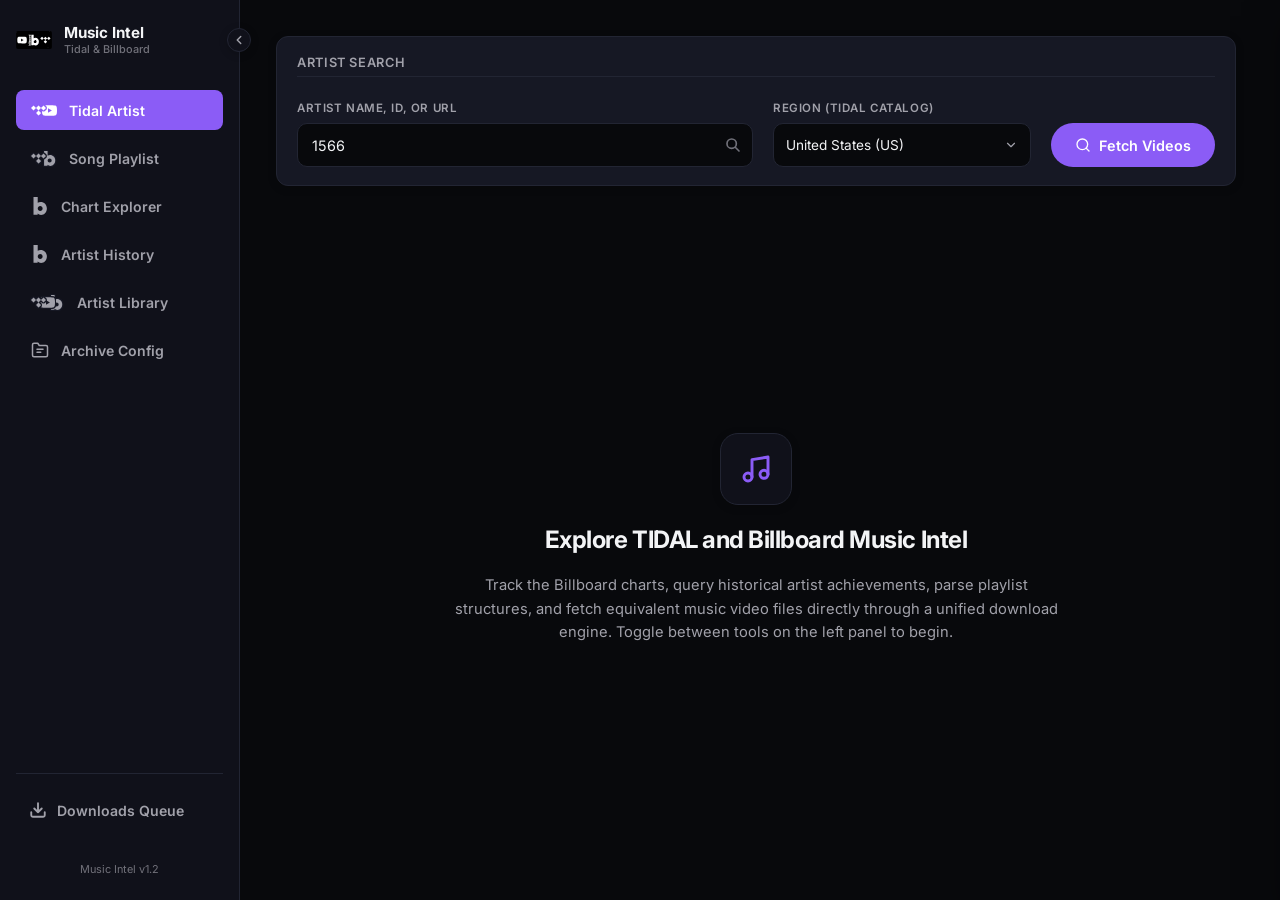
==== src/templates/index.html @ 4c0a95c6 "Structure repository: move git root to parent, add core features and scripts" ====
<!DOCTYPE html>
<html lang="en">
<head>
    <meta charset="UTF-8">
    <meta name="viewport" content="width=device-width, initial-scale=1.0">
    <title>TIDAL & Billboard Media Intel Center</title>
    <!-- Google Fonts: Inter -->
    <link rel="preconnect" href="https://fonts.googleapis.com">
    <link rel="preconnect" href="https://fonts.gstatic.com" crossorigin>
    <link href="https://fonts.googleapis.com/css2?family=Inter:wght@300;400;500;600;700&display=swap" rel="stylesheet">
    <style>
        /* CSS RESET & CUSTOM PROPERTIES */
        :root {
            --bg-parchment: #08090c;
            --bg-parchment-light: #10111a;
            --bg-card: #161824;
            --text-primary: #f3f4f6;
            --text-secondary: #a1a1aa;
            --text-muted: #71717a;
            --border-warm: #222533;
            --border-focus: #8b5cf6;
            --accent-warm: #8b5cf6;
            --accent-warm-light: rgba(139, 92, 246, 0.15);
            --accent-dark: #7c3aed;
            --accent-charcoal: #8b5cf6;
            --accent-charcoal-hover: #7c3aed;
            --danger: #ef4444;
            --danger-light: rgba(239, 68, 68, 0.15);
            
            --shadow-sm: 0 2px 8px rgba(0, 0, 0, 0.2);
            --shadow-md: 0 8px 24px rgba(0, 0, 0, 0.4);
            --shadow-lg: 0 16px 40px rgba(0, 0, 0, 0.5);
            
            --radius-pill: 9999px;
            --radius-card: 12px;
            --radius-inner: 8px;
            
            --transition: all 0.2s ease-in-out;
        }

        * {
            box-sizing: border-box;
            margin: 0;
            padding: 0;
        }

        body {
            font-family: 'Inter', -apple-system, BlinkMacSystemFont, "Segoe UI", Roboto, sans-serif;
            background-color: var(--bg-parchment);
            color: var(--text-primary);
            min-height: 100vh;
            display: flex;
            flex-direction: column;
            overflow-x: hidden;
            -webkit-font-smoothing: antialiased;
            -moz-osx-font-smoothing: grayscale;
        }

        /* CUSTOM SCROLLBAR */
        ::-webkit-scrollbar {
            width: 8px;
            height: 8px;
        }
        ::-webkit-scrollbar-track {
            background: var(--bg-parchment);
        }
        ::-webkit-scrollbar-thumb {
            background: var(--border-warm);
            border-radius: var(--radius-pill);
        }
        ::-webkit-scrollbar-thumb:hover {
            background: var(--text-muted);
        }

        /* LAYOUT CONTAINER */
        .app-container {
            display: flex;
            flex-direction: row;
            flex: 1;
            height: 100vh;
            overflow: hidden;
        }

        @media (max-width: 768px) {
            .app-container {
                flex-direction: column;
                height: auto;
                overflow: visible;
            }
        }

        /* SIDEBAR (LEFT) */
        .sidebar {
            width: 240px;
            background-color: var(--bg-parchment-light);
            border-right: 1px solid var(--border-warm);
            padding: 24px 16px;
            display: flex;
            flex-direction: column;
            gap: 24px;
            flex-shrink: 0;
            position: relative;
            transition: width 0.3s cubic-bezier(0.4, 0, 0.2, 1), padding 0.3s cubic-bezier(0.4, 0, 0.2, 1);
        }

        /* COLLAPSED SIDEBAR STYLES */
        .sidebar-toggle-btn {
            position: absolute;
            top: 28px;
            right: -12px;
            width: 24px;
            height: 24px;
            border-radius: 50%;
            background-color: var(--bg-parchment-light);
            border: 1px solid var(--border-warm);
            color: var(--text-secondary);
            display: flex;
            align-items: center;
            justify-content: center;
            cursor: pointer;
            z-index: 100;
            box-shadow: var(--shadow-sm);
            transition: background-color 0.2s, color 0.2s, transform 0.3s ease;
        }
        .sidebar-toggle-btn:hover {
            background-color: var(--bg-parchment);
            color: var(--text-primary);
        }
        .sidebar.collapsed .sidebar-toggle-btn {
            transform: rotate(180deg);
        }
        .sidebar.collapsed {
            width: 72px;
            padding: 24px 12px;
        }
        .sidebar.collapsed .brand-text {
            display: none;
        }
        .sidebar.collapsed .brand {
            justify-content: center;
        }
        .sidebar.collapsed nav {
            align-items: center;
        }
        .sidebar.collapsed .nav-btn {
            justify-content: center;
            width: 44px;
            height: 44px;
            padding: 0;
            border-radius: 50%;
            gap: 0;
        }
        .sidebar.collapsed .nav-btn span:not(.tab-badge) {
            display: none;
        }
        .sidebar.collapsed #sidebar-downloads-btn {
            position: relative;
        }
        .sidebar.collapsed #sidebar-downloads-btn span {
            display: flex;
            justify-content: center;
            width: 100%;
        }
        .sidebar.collapsed #sidebar-downloads-btn span span {
            display: none;
        }
        .sidebar.collapsed #sidebar-downloads-btn .tab-badge {
            position: absolute;
            top: 2px;
            right: 2px;
            transform: translate(25%, -25%);
        }
        .sidebar.collapsed div[style*="text-align: center"],
        .sidebar.collapsed div[style*="padding-top: 8px"] {
            display: none;
        }

        @media (max-width: 768px) {
            .sidebar {
                width: 100%;
                border-right: none;
                border-bottom: 1px solid var(--border-warm);
                padding: 16px;
            }
            .sidebar-toggle-btn {
                display: none !important;
            }
            .sidebar.collapsed {
                width: 100% !important;
                padding: 16px !important;
            }
        }

        /* BRAND / LOGO */
        .brand {
            display: flex;
            align-items: center;
            gap: 12px;
        }
        .brand-icon {
            width: 32px;
            height: 32px;
            border-radius: var(--radius-inner);
            display: flex;
            align-items: center;
            justify-content: center;
            font-weight: 700;
            font-size: 1.1rem;
            color: #ffffff;
        }
        .brand-text h1 {
            font-size: 0.95rem;
            font-weight: 700;
            color: var(--text-primary);
            line-height: 1.2;
        }
        .brand-text p {
            font-size: 0.68rem;
            color: var(--text-muted);
            font-weight: 500;
        }

        /* NAVIGATION BUTTONS */
        .nav-btn {
            display: flex;
            align-items: center;
            gap: 12px;
            background: none;
            border: 1px solid transparent;
            color: var(--text-secondary);
            padding: 10px 14px;
            border-radius: var(--radius-inner);
            font-family: inherit;
            font-size: 0.88rem;
            font-weight: 600;
            cursor: pointer;
            width: 100%;
            text-align: left;
            transition: var(--transition);
            position: relative;
            box-sizing: border-box;
        }
        .nav-btn svg,
        .nav-icon-group {
            flex-shrink: 0;
        }
        .nav-icon-group {
            height: 18px;
            position: relative;
            display: inline-flex;
            align-items: center;
        }
        .nav-icon-group.double {
            width: 26px;
        }
        .nav-icon-group.triple {
            width: 34px;
        }
        .nav-icon-group .nav-icon {
            width: 15px;
            height: 15px;
            position: absolute;
            top: 1.5px;
            flex-shrink: 0;
            --mask-color: var(--bg-card);
            filter: drop-shadow(-1px 0px 0px var(--mask-color)) 
                    drop-shadow(1px 0px 0px var(--mask-color)) 
                    drop-shadow(0px -1px 0px var(--mask-color)) 
                    drop-shadow(0px 1px 0px var(--mask-color));
            transition: var(--transition);
        }
        .nav-btn:hover .nav-icon-group .nav-icon {
            --mask-color: var(--bg-parchment);
        }
        .nav-btn.active-mode .nav-icon-group .nav-icon {
            --mask-color: var(--accent-warm);
        }
        .nav-icon-group.double .nav-icon:nth-child(1) {
            left: 0;
            z-index: 2;
        }
        .nav-icon-group.double .nav-icon:nth-child(2) {
            left: 11px;
            z-index: 1;
        }
        .nav-icon-group.triple .nav-icon:nth-child(1) {
            left: 0;
            z-index: 3;
        }
        .nav-icon-group.triple .nav-icon:nth-child(2) {
            left: 9px;
            z-index: 2;
        }
        .nav-icon-group.triple .nav-icon:nth-child(3) {
            left: 18px;
            z-index: 1;
        }
        .nav-btn:hover {
            color: var(--text-primary);
            background-color: var(--bg-parchment);
        }
        .nav-btn.active-mode {
            color: #ffffff;
            background-color: var(--accent-warm);
        }
        #sidebar-downloads-btn {
            justify-content: space-between;
            padding: 10px 12px;
        }

        /* HORIZONTAL INPUTS CARD */
        .horizontal-inputs {
            background-color: var(--bg-card);
            border: 1px solid var(--border-warm);
            border-radius: var(--radius-card);
            padding: 18px 20px;
            box-shadow: var(--shadow-sm);
            display: flex;
            flex-direction: row;
            align-items: flex-end;
            gap: 20px;
            flex-wrap: wrap;
            width: 100%;
        }

        /* DOWNLOAD DRAWER STYLE */
        .downloads-drawer {
            position: fixed;
            top: 0;
            right: -360px;
            width: 350px;
            height: 100vh;
            background-color: var(--bg-parchment-light);
            border-left: 1px solid var(--border-warm);
            box-shadow: var(--shadow-lg);
            z-index: 1000;
            transition: right 0.25s cubic-bezier(0.4, 0, 0.2, 1);
            display: flex;
            flex-direction: column;
        }
        .downloads-drawer.open {
            right: 0;
        }
        .drawer-header {
            display: flex;
            align-items: center;
            justify-content: space-between;
            padding: 20px;
            border-bottom: 1px solid var(--border-warm);
        }
        .drawer-header h3 {
            font-size: 1.05rem;
            font-weight: 700;
            margin: 0;
            color: var(--text-primary);
        }
        .drawer-header-btn {
            background: none;
            border: none;
            cursor: pointer;
            font-size: 1.05rem;
            color: var(--text-secondary);
            padding: 4px;
            transition: var(--transition);
            display: flex;
            align-items: center;
            justify-content: center;
        }
        .drawer-header-btn:hover {
            color: var(--text-primary);
        }
        .drawer-content {
            flex: 1;
            overflow-y: auto;
            padding: 20px;
            display: flex;
            flex-direction: column;
            gap: 16px;
        }

        /* WIDGET PANEL */
        .widget-panel {
            background-color: var(--bg-card);
            border: 1px solid var(--border-warm);
            border-radius: var(--radius-card);
            padding: 20px;
            box-shadow: var(--shadow-sm);
            display: flex;
            flex-direction: column;
            gap: 16px;
        }
        .widget-title {
            font-size: 0.95rem;
            font-weight: 700;
            color: var(--text-primary);
            border-bottom: 1px solid var(--border-warm);
            padding-bottom: 10px;
            margin-bottom: 4px;
        }

        /* FORM CONTROLS */
        .form-group {
            display: flex;
            flex-direction: column;
            gap: 8px;
        }
        .form-label {
            font-size: 0.72rem;
            font-weight: 600;
            text-transform: uppercase;
            letter-spacing: 0.05em;
            color: var(--text-secondary);
        }
        .input-wrapper {
            position: relative;
            width: 100%;
        }
        .text-input {
            width: 100%;
            height: 44px;
            padding: 10px 40px 10px 14px;
            background-color: var(--bg-parchment);
            border: 1px solid var(--border-warm);
            border-radius: 10px;
            color: var(--text-primary);
            font-family: inherit;
            font-size: 0.9rem;
            outline: none;
            transition: var(--transition);
        }
        .text-input:focus {
            border-color: var(--border-focus);
            background-color: var(--bg-card);
            box-shadow: 0 0 0 3px rgba(139, 92, 246, 0.15);
        }
        .input-icon {
            position: absolute;
            right: 12px;
            top: 50%;
            transform: translateY(-50%);
            color: var(--text-muted);
            pointer-events: none;
            width: 16px;
            height: 16px;
        }
        .select-input {
            width: 100%;
            padding: 10px 12px;
            background-color: var(--bg-parchment);
            border: 1px solid var(--border-warm);
            border-radius: 10px;
            color: var(--text-primary);
            font-family: inherit;
            font-size: 0.85rem;
            outline: none;
            cursor: pointer;
            transition: var(--transition);
            appearance: none;
            background-image: url("data:image/svg+xml;charset=UTF-8,%3Csvg%20xmlns%3D%27http%3A%2F%2Fwww.w3.org%2F2000%2Fsvg%27%20viewBox%3D%270%200%2024%2024%27%20fill%3D%27none%27%20stroke%3D%27%23a1a1aa%27%20stroke-width%3D%272%27%20stroke-linecap%3D%27round%27%20stroke-linejoin%3D%27round%27%3E%3Cpolyline%20points%3D%276%209%2012%2015%2018%209%27%3E%3C%2Fpolyline%3E%3C%2Fsvg%3E");
            background-repeat: no-repeat;
            background-position: right 12px center;
            background-size: 14px;
        }
        .select-input:focus {
            border-color: var(--border-focus);
            background-color: var(--bg-card);
        }

        /* PILL BUTTONS */
        .btn-pill {
            background-color: var(--accent-charcoal);
            color: #ffffff;
            border: none;
            padding: 12px 24px;
            border-radius: var(--radius-pill);
            font-family: inherit;
            font-size: 0.9rem;
            font-weight: 600;
            cursor: pointer;
            transition: var(--transition);
            display: flex;
            align-items: center;
            justify-content: center;
            gap: 8px;
        }
        .btn-pill:hover:not(:disabled) {
            background-color: var(--accent-charcoal-hover);
            transform: translateY(-1px);
        }
        .btn-pill:active:not(:disabled) {
            transform: translateY(0);
        }
        .btn-pill:disabled {
            opacity: 0.55;
            cursor: not-allowed;
        }

        .btn-play-outline {
            background-color: transparent;
            border: 1px solid var(--border-warm);
            color: var(--text-primary);
            padding: 8px 16px;
            border-radius: var(--radius-pill);
            font-family: inherit;
            font-size: 0.82rem;
            font-weight: 600;
            cursor: pointer;
            transition: var(--transition);
            display: inline-flex;
            align-items: center;
            justify-content: center;
            gap: 6px;
            text-decoration: none;
        }
        .btn-play-outline:hover:not(:disabled) {
            background-color: var(--border-warm);
            border-color: var(--text-secondary);
        }
        .btn-play-outline:disabled {
            opacity: 0.5;
            cursor: not-allowed;
        }

        /* MAIN CONTENT AREA */
        .main-content {
            flex: 1;
            display: flex;
            flex-direction: column;
            overflow-y: auto;
            scrollbar-gutter: stable;
            padding: 36px;
            gap: 28px;
        }

        @media (max-width: 768px) {
            .main-content {
                padding: 20px;
                overflow-y: visible;
            }
        }

        /* WELCOME STATE */
        .welcome-state {
            display: flex;
            flex-direction: column;
            align-items: center;
            justify-content: center;
            flex: 1;
            text-align: center;
            max-width: 620px;
            margin: 0 auto;
            padding: 40px 0;
            gap: 20px;
        }
        .welcome-icon-box {
            background-color: var(--bg-parchment-light);
            border: 1px solid var(--border-warm);
            color: var(--accent-warm);
            width: 72px;
            height: 72px;
            border-radius: 18px;
            display: flex;
            align-items: center;
            justify-content: center;
            box-shadow: var(--shadow-sm);
        }
        .welcome-state h2 {
            font-size: 1.5rem;
            font-weight: 700;
            letter-spacing: -0.02em;
        }
        .welcome-state p {
            color: var(--text-secondary);
            font-size: 0.92rem;
            line-height: 1.6;
        }

        /* PROFILE BANNER */
        .artist-banner {
            background-color: var(--bg-parchment-light);
            border: 1px solid var(--border-warm);
            border-radius: var(--radius-card);
            padding: 24px;
            display: flex;
            align-items: center;
            justify-content: space-between;
            flex-wrap: wrap;
            gap: 20px;
            box-shadow: var(--shadow-sm);
        }
        .artist-info {
            display: flex;
            align-items: center;
            gap: 18px;
        }
        .artist-img {
            width: 64px;
            height: 64px;
            border-radius: 50%;
            object-fit: cover;
            border: 2px solid var(--border-warm);
            background-color: var(--border-warm);
        }
        .artist-details h2 {
            font-size: 1.45rem;
            font-weight: 700;
            color: var(--text-primary);
            letter-spacing: -0.02em;
        }
        .artist-details p {
            font-size: 0.8rem;
            color: var(--text-secondary);
            margin-top: 4px;
        }

        /* MAIN DATA VIEW */
        .data-view-container {
            display: flex;
            flex-direction: column;
            gap: 24px;
        }

        /* TABS SWITCHER */
        .tabs-row {
            display: flex;
            align-items: center;
            justify-content: space-between;
            border-bottom: 1px solid var(--border-warm);
            padding-bottom: 2px;
            flex-wrap: wrap;
            gap: 12px;
        }
        .tabs-list {
            display: flex;
            gap: 24px;
        }
        .tab-btn {
            background: none;
            border: none;
            font-family: inherit;
            font-size: 0.88rem;
            font-weight: 600;
            padding: 12px 4px;
            color: var(--text-muted);
            cursor: pointer;
            position: relative;
            transition: var(--transition);
            display: flex;
            align-items: center;
            gap: 8px;
        }
        .tab-btn:hover, .tab-btn.active {
            color: var(--text-primary);
        }
        .tab-btn.active::after {
            content: '';
            position: absolute;
            bottom: -1px;
            left: 0;
            right: 0;
            height: 2px;
            background-color: var(--border-focus);
        }
        .tab-badge {
            background-color: var(--border-warm);
            color: var(--text-secondary);
            font-size: 0.7rem;
            padding: 1px 6px;
            border-radius: var(--radius-pill);
            font-weight: 600;
        }
        .tab-btn.active .tab-badge {
            background-color: var(--accent-charcoal);
            color: #ffffff;
        }

        /* VIDEO CARDS GRID */
        .video-container {
            display: grid;
            grid-template-columns: repeat(auto-fill, minmax(360px, 1fr));
            gap: 24px;
        }
        .detail-grid {
            display: grid;
            grid-template-columns: repeat(5, 1fr);
            gap: 24px 20px;
        }
        @media (max-width: 1400px) {
            .detail-grid { grid-template-columns: repeat(4, 1fr); }
        }
        @media (max-width: 1100px) {
            .detail-grid { grid-template-columns: repeat(3, 1fr); }
        }
        @media (max-width: 768px) {
            .detail-grid { grid-template-columns: repeat(2, 1fr); }
        }
        @media (max-width: 480px) {
            .detail-grid { grid-template-columns: 1fr; }
        }

        /* PREMIUM DETAIL GRID CARD OVERRIDES */
        .detail-grid .video-card {
            background: transparent !important;
            border: none !important;
            box-shadow: none !important;
            border-radius: 0 !important;
            display: flex;
            flex-direction: column;
            gap: 0;
            overflow: hidden !important;
            transform: none !important;
            width: 100% !important;
            min-width: 0 !important;
            transition: none !important;
            contain: paint;
        }
        .detail-grid .video-card:hover {
            transform: none !important;
            box-shadow: none !important;
            border-color: transparent !important;
        }
        .detail-grid .video-card .thumb-wrapper {
            border-radius: 8px;
            overflow: hidden;
            aspect-ratio: 16 / 9;
            background-color: #050508;
            position: relative;
            width: 100% !important;
            contain: paint;
        }
        .detail-grid .video-card .thumb-wrapper img {
            width: 100% !important;
            height: 100% !important;
            object-fit: cover !important;
            border-radius: 8px;
            transition: transform 0.25s cubic-bezier(0.4, 0, 0.2, 1);
            backface-visibility: hidden;
            -webkit-backface-visibility: hidden;
            will-change: transform;
        }
        .detail-grid .video-card:hover .thumb-wrapper img {
            transform: scale(1.04);
        }
        .detail-grid .video-card .thumb-wrapper .thumb-overlay {
            position: absolute;
            top: 0;
            left: 0;
            width: 100%;
            height: 100%;
            background: rgba(0, 0, 0, 0.85);
            display: flex;
            flex-direction: column;
            align-items: center;
            justify-content: center;
            opacity: 0;
            transition: opacity 0.2s ease-in-out;
            z-index: 10;
            padding: 8px;
            box-sizing: border-box;
            gap: 6px;
        }
        .detail-grid .video-card .thumb-wrapper:hover .thumb-overlay {
            opacity: 1;
        }
        .detail-grid .video-card .card-details {
            padding: 8px 0 0 0 !important;
            background: transparent !important;
            border: none !important;
            display: flex;
            flex-direction: column;
            gap: 2px;
            margin-top: 6px;
        }
        .detail-grid .video-card .video-title {
            font-size: 0.88rem !important;
            font-weight: 600 !important;
            color: #ffffff !important;
            line-height: 1.35 !important;
            margin: 0 !important;
        }
        .detail-grid .video-card .video-artists {
            font-size: 0.76rem !important;
            color: #a1a1aa !important;
            margin-top: 3px !important;
            margin-bottom: 0 !important;
        }

        /* OVERLAY ACTIONS STYLING */
        .btn-action-overlay {
            background-color: var(--accent-warm);
            color: #ffffff;
            border: none;
            padding: 4px 12px;
            font-size: 0.72rem;
            font-weight: 600;
            border-radius: 4px;
            cursor: pointer;
            transition: var(--transition);
            display: inline-flex;
            align-items: center;
            gap: 6px;
            height: 24px;
            text-decoration: none;
        }
        .btn-action-overlay:hover {
            background-color: var(--accent-charcoal-hover);
        }
        .btn-action-overlay.secondary {
            background-color: rgba(255, 255, 255, 0.12);
            color: #ffffff;
        }
        .btn-action-overlay.secondary:hover {
            background-color: rgba(255, 255, 255, 0.22);
        }
        .btn-play-action {
            width: 44px;
            height: 44px;
            border-radius: 50%;
            background-color: var(--accent-warm);
            color: #ffffff;
            border: none;
            display: flex;
            align-items: center;
            justify-content: center;
            cursor: pointer;
            box-shadow: var(--shadow-md);
            transition: transform 0.2s ease-in-out, background-color 0.2s;
        }
        .btn-play-action:hover {
            transform: scale(1.08);
            background-color: var(--accent-charcoal-hover);
        }
        .btn-play-action svg {
            fill: currentColor;
        }
        .overlay-local-badge {
            font-size: 0.65rem;
            font-weight: 700;
            text-transform: uppercase;
            letter-spacing: 0.05em;
            color: #10b981;
            margin-top: 4px;
        }

        /* DETAIL TAB SWITCHER Styles */
        .detail-tabs-row {
            display: flex;
            gap: 24px;
            border-bottom: 1px solid var(--border-warm);
            padding-bottom: 0px;
            margin-bottom: 20px;
        }
        .detail-tab-btn {
            background: none;
            border: none;
            color: var(--text-secondary);
            font-size: 0.88rem;
            font-weight: 600;
            padding: 8px 4px 12px 4px;
            cursor: pointer;
            position: relative;
            transition: color 0.2s;
            display: flex;
            align-items: center;
            gap: 8px;
        }
        .detail-tab-btn:hover {
            color: var(--text-primary);
        }
        .detail-tab-btn.active {
            color: #ffffff;
        }
        .detail-tab-btn.active::after {
            content: '';
            position: absolute;
            bottom: 0;
            left: 0;
            right: 0;
            height: 2px;
            background-color: var(--accent-warm);
        }
        .detail-tab-badge {
            background-color: var(--border-warm);
            color: var(--text-secondary);
            font-size: 0.7rem;
            padding: 1px 6px;
            border-radius: var(--radius-pill);
            font-weight: 600;
        }
        .detail-tab-btn.active .detail-tab-badge {
            background-color: var(--accent-warm);
            color: #ffffff;
        }
        @media (max-width: 480px) {
            .video-container {
                grid-template-columns: 1fr;
            }
        }

        .video-card {
            background-color: var(--bg-card);
            border: 1px solid var(--border-warm);
            border-radius: var(--radius-card);
            overflow: hidden;
            display: flex;
            flex-direction: column;
            box-shadow: var(--shadow-sm);
            transition: var(--transition);
        }
        .video-card:hover {
            transform: translateY(-2px);
            box-shadow: var(--shadow-md);
            border-color: var(--text-muted);
        }
        .thumb-wrapper {
            aspect-ratio: 16 / 9;
            background-color: #0b0c13;
            position: relative;
            overflow: hidden;
            display: flex;
            align-items: center;
            justify-content: center;
        }
        .video-thumb {
            width: 100%;
            height: 100%;
            object-fit: cover;
            transition: var(--transition);
        }
        .video-card:hover .video-thumb {
            transform: scale(1.03);
        }
        .duration-badge {
            position: absolute;
            bottom: 8px;
            right: 8px;
            background-color: rgba(28, 25, 23, 0.85);
            color: #ffffff;
            font-size: 0.72rem;
            font-weight: 600;
            padding: 2px 5px;
            border-radius: 4px;
            display: flex;
            align-items: center;
            gap: 4px;
        }
        .thumb-fallback {
            display: flex;
            flex-direction: column;
            align-items: center;
            justify-content: center;
            color: var(--text-muted);
            width: 100%;
            height: 100%;
            gap: 8px;
        }
        .thumb-fallback svg {
            width: 32px;
            height: 32px;
        }
        .card-details {
            padding: 16px 20px;
            flex: 1;
            display: flex;
            flex-direction: column;
            justify-content: space-between;
            gap: 16px;
        }
        .card-header-row {
            display: flex;
            justify-content: space-between;
            align-items: center;
            gap: 8px;
        }
        .v-date {
            font-size: 0.72rem;
            color: var(--text-muted);
            font-weight: 500;
        }
        .card-badges {
            display: flex;
            gap: 6px;
            flex-wrap: wrap;
        }
        .v-badge {
            font-size: 0.62rem;
            font-weight: 700;
            padding: 2px 6px;
            border-radius: 4px;
            text-transform: uppercase;
        }
        .v-badge-priority { background-color: var(--accent-warm-light); color: var(--accent-warm); }
        .v-badge-standard { background-color: rgba(161, 161, 170, 0.15); color: var(--text-secondary); }
        .v-badge-excluded { background-color: var(--danger-light); color: var(--danger); }
        .v-badge-hd { background-color: rgba(16, 185, 129, 0.15); color: #10b981; }
        .v-badge-explicit { background-color: #ef4444; color: #ffffff; border-radius: 3px; font-weight: 900; }

        .video-title {
            font-size: 0.95rem;
            font-weight: 700;
            color: var(--text-primary);
            line-height: 1.35;
            display: -webkit-box;
            -webkit-line-clamp: 2;
            -webkit-box-orient: vertical;
            overflow: hidden;
            word-break: break-word;
        }
        .video-artists {
            font-size: 0.78rem;
            color: var(--text-secondary);
            margin-top: 4px;
            white-space: nowrap;
            overflow: hidden;
            text-overflow: ellipsis;
        }
        .card-action-row {
            display: flex;
            justify-content: space-between;
            align-items: center;
            border-top: 1px solid var(--border-warm);
            padding-top: 12px;
            gap: 12px;
            flex-wrap: wrap;
        }
        .popularity-container {
            display: flex;
            flex-direction: column;
            gap: 4px;
            width: 80px;
        }
        .pop-label {
            font-size: 0.62rem;
            text-transform: uppercase;
            font-weight: 600;
            color: var(--text-muted);
            letter-spacing: 0.05em;
        }
        .pop-bar-track {
            height: 4px;
            background-color: var(--border-warm);
            border-radius: var(--radius-pill);
            overflow: hidden;
        }
        .pop-bar-fill {
            height: 100%;
            background-color: var(--accent-warm);
            border-radius: var(--radius-pill);
        }
        .exclusion-info {
            font-size: 0.72rem;
            color: var(--text-secondary);
            font-weight: 500;
            display: flex;
            align-items: center;
            gap: 4px;
        }

        /* STATS GRID */
        .stats-grid {
            display: grid;
            grid-template-columns: repeat(2, 1fr);
            gap: 12px;
        }
        .stat-card {
            background-color: var(--bg-parchment);
            border: 1px solid var(--border-warm);
            border-radius: var(--radius-inner);
            padding: 12px;
            display: flex;
            flex-direction: column;
            gap: 2px;
        }
        .stat-val {
            font-size: 1.35rem;
            font-weight: 700;
            color: var(--text-primary);
        }
        .stat-label {
            font-size: 0.68rem;
            color: var(--text-muted);
            font-weight: 600;
            text-transform: uppercase;
            letter-spacing: 0.05em;
        }

        /* PREMIUM TABLES */
        .premium-table-wrapper {
            background-color: var(--bg-card);
            border: 1px solid var(--border-warm);
            border-radius: var(--radius-card);
            overflow: hidden;
            box-shadow: var(--shadow-sm);
        }
        .premium-table {
            width: 100%;
            border-collapse: collapse;
            text-align: left;
        }
        .premium-table th {
            background-color: var(--bg-parchment-light);
            border-bottom: 1px solid var(--border-warm);
            padding: 14px 20px;
            font-size: 0.75rem;
            font-weight: 700;
            text-transform: uppercase;
            letter-spacing: 0.05em;
            color: var(--text-secondary);
        }
        .premium-table td {
            padding: 14px 20px;
            border-bottom: 1px solid var(--border-warm);
            font-size: 0.85rem;
            color: var(--text-primary);
        }
        .premium-table tr:last-child td {
            border-bottom: none;
        }
        .premium-table tr:hover td {
            background-color: rgba(234, 229, 219, 0.02);
        }
        .rank-cell {
            font-weight: 700;
        }
        .rank-badge {
            width: 26px;
            height: 26px;
            border-radius: 50%;
            display: flex;
            align-items: center;
            justify-content: center;
            background-color: var(--border-warm);
            color: var(--text-secondary);
            font-size: 0.8rem;
        }
        .rank-badge.top3 {
            background-color: var(--accent-warm-light);
            color: var(--accent-warm);
        }
        .song-title-cell {
            font-weight: 700;
            color: var(--text-primary);
        }
        .song-artist-cell {
            font-size: 0.78rem;
            color: var(--text-secondary);
            margin-top: 2px;
        }

        /* SKELETON LOADER ANIMATIONS */
        .skeleton-card {
            background-color: var(--bg-card);
            border: 1px solid var(--border-warm);
            border-radius: var(--radius-card);
            padding: 20px;
            display: flex;
            gap: 20px;
            align-items: center;
            box-shadow: var(--shadow-sm);
        }
        .skeleton-thumb {
            width: 120px;
            height: 68px;
            border-radius: var(--radius-inner);
            background-color: var(--border-warm);
            animation: skeleton-pulse 1.5s infinite;
        }
        .skeleton-details {
            flex: 1;
            display: flex;
            flex-direction: column;
            gap: 10px;
        }
        .skeleton-line {
            height: 12px;
            background-color: var(--border-warm);
            border-radius: 4px;
            animation: skeleton-pulse 1.5s infinite;
        }
        .skeleton-title { width: 55%; height: 16px; }
        .skeleton-sub { width: 35%; }
        .skeleton-bottom { width: 75%; }
        @keyframes skeleton-pulse {
            0% { opacity: 0.6; }
            50% { opacity: 1; }
            100% { opacity: 0.6; }
        }

        /* SUGGESTIONS AUTCOMPLETE LIST */
        .suggestions-list {
            position: absolute;
            top: 105%;
            left: 0;
            right: 0;
            background-color: var(--bg-card);
            border: 1px solid var(--border-warm);
            border-radius: 10px;
            box-shadow: var(--shadow-lg);
            z-index: 100;
            max-height: 220px;
            overflow-y: auto;
            display: flex;
            flex-direction: column;
        }
        .suggestion-item {
            display: flex;
            align-items: center;
            gap: 10px;
            padding: 8px 12px;
            cursor: pointer;
            transition: var(--transition);
            border-bottom: 1px solid var(--border-warm);
            text-align: left;
        }
        .suggestion-item:last-child {
            border-bottom: none;
        }
        .suggestion-item:hover {
            background-color: var(--bg-parchment);
        }
        .suggestion-img {
            width: 28px;
            height: 28px;
            border-radius: 50%;
            object-fit: cover;
            border: 1px solid var(--border-warm);
        }
        .suggestion-info {
            display: flex;
            flex-direction: column;
            overflow: hidden;
            flex: 1;
        }
        .suggestion-name {
            font-size: 0.82rem;
            font-weight: 600;
            color: var(--text-primary);
        }
        .suggestion-meta {
            font-size: 0.68rem;
            color: var(--text-secondary);
        }

        /* DL QUEUE ITEM */
        .dl-item {
            background-color: var(--bg-parchment);
            border: 1px solid var(--border-warm);
            border-radius: 10px;
            padding: 8px 10px;
            display: flex;
            flex-direction: column;
            gap: 4px;
            position: relative;
            animation: fadeIn 0.25s ease;
        }
        .dl-header {
            display: flex;
            justify-content: space-between;
            align-items: center;
            gap: 8px;
        }
        .dl-title {
            font-size: 0.78rem;
            font-weight: 600;
            white-space: nowrap;
            overflow: hidden;
            text-overflow: ellipsis;
            max-width: 200px;
            color: var(--text-primary);
        }
        .dl-badge {
            font-size: 0.58rem;
            font-weight: 700;
            padding: 1px 4px;
            border-radius: 4px;
            text-transform: uppercase;
        }
        .dl-badge-audio { background-color: #dbeafe; color: #1e40af; }
        .dl-badge-video { background-color: #dcfce7; color: #166534; }
        .dl-progress-track {
            height: 3px;
            background-color: var(--border-warm);
            border-radius: var(--radius-pill);
            overflow: hidden;
        }
        .dl-progress-fill {
            height: 100%;
            background-color: var(--accent-warm);
            transition: width 0.3s ease;
        }
        .dl-progress-fill.completed { background-color: #10b981; }
        .dl-progress-fill.failed { background-color: var(--danger); }
        .dl-meta {
            font-size: 0.62rem;
            color: var(--text-muted);
            display: flex;
            justify-content: space-between;
        }

        /* NOTIFICATION CARDS */
        .notification-card {
            background-color: var(--bg-card);
            border: 1px solid var(--border-warm);
            border-radius: var(--radius-card);
            padding: 16px 20px;
            display: flex;
            gap: 16px;
            align-items: flex-start;
            box-shadow: var(--shadow-sm);
        }
        .notification-card.error {
            border-color: var(--danger);
            background-color: rgba(239, 68, 68, 0.02);
        }
        .notification-icon {
            flex-shrink: 0;
            display: flex;
            align-items: center;
            justify-content: center;
        }
        .notification-icon.error {
            color: var(--danger);
        }
        .notification-text h4 {
            font-size: 0.9rem;
            font-weight: 700;
            color: var(--text-primary);
        }
        .notification-text p {
            font-size: 0.8rem;
            color: var(--text-secondary);
            margin-top: 4px;
            line-height: 1.4;
        }

        /* ARCHIVE CONSOLE LOGS */
        .console-logs-wrapper {
            background-color: #040507;
            border: 1px solid var(--border-warm);
            border-radius: var(--radius-inner);
            padding: 16px;
            font-family: monospace;
            font-size: 0.78rem;
            color: #10b981; /* terminal green */
            line-height: 1.5;
            max-height: 300px;
            overflow-y: auto;
            white-space: pre-wrap;
            box-shadow: inset 0 2px 8px rgba(0,0,0,0.8);
        }

        /* ARTIST CARD LIBRARY */
        .library-artist-card {
            background-color: var(--bg-card);
            border: 1px solid var(--border-warm);
            border-radius: var(--radius-card);
            padding: 16px;
            display: flex;
            flex-direction: column;
            align-items: center;
            box-shadow: var(--shadow-sm);
            transition: var(--transition);
            gap: 12px;
            width: 100%;
            box-sizing: border-box;
            cursor: default;
        }
        .library-artist-card:hover {
            border-color: var(--accent-warm);
            transform: translateY(-2px);
            box-shadow: var(--shadow-md);
        }

        /* LOADER SPINNER */
        .loader-spinner {
            border: 3px solid var(--border-warm);
            border-top: 3px solid var(--accent-warm);
            border-radius: 50%;
            width: 36px;
            height: 36px;
            animation: spin 1s linear infinite;
        }
        @keyframes spin {
            0% { transform: rotate(0deg); }
            100% { transform: rotate(360deg); }
        }

        .video-card-faded {
            opacity: 0.55;
            filter: grayscale(45%);
            transition: opacity 0.2s ease, filter 0.2s ease;
        }
        .video-card-faded:hover {
            opacity: 0.85;
            filter: grayscale(10%);
        }

        @keyframes fadeIn {
            from { opacity: 0; transform: translateY(4px); }
            to { opacity: 1; transform: translateY(0); }
        }
    </style>
</head>
<body>

    <div class="app-container">
        
        <!-- SIDEBAR (LEFT) -->
        <div class="sidebar">
            <!-- COLLAPSE TOGGLE BUTTON -->
            <button id="sidebar-collapse-btn" onclick="toggleSidebarCollapse()" class="sidebar-toggle-btn" title="Collapse Sidebar">
                <svg width="14" height="14" viewBox="0 0 24 24" fill="none" stroke="currentColor" stroke-width="2.5" stroke-linecap="round" stroke-linejoin="round"><polyline points="15 18 9 12 15 6"></polyline></svg>
            </button>
            
            <!-- BRAND / LOGO -->
            <div class="brand">
                <div class="brand-icon" style="background: transparent; width: 36px; height: 18px; border-radius: 0;">
                    <svg width="36" height="18" viewBox="0 0 2048 1031" style="display: block; border-radius: 2px;">
                        <path fill="rgb(0,0,0)" d="M 0 0 L 2048 0 L 2048 1031 L 0 1031 L 0 0 z"/>
                        <path fill="rgb(254,254,254)" d="M 870.983 214.995 L 1006.05 214.959 C 1005.29 279.582 1006.02 345.815 1005.96 410.548 C 1033.85 391.69 1066.67 381.456 1100.34 381.12 C 1152.83 380.179 1203.48 400.429 1240.86 437.294 C 1325.2 518.908 1326.45 679.897 1247.34 766.295 C 1244.89 768.968 1242.32 771.597 1239.79 774.196 C 1206.28 805.213 1169.96 825.536 1123.56 828.374 C 1072.4 831.504 1039.8 813.762 1002.87 781.354 L 1002.81 822.912 L 870.905 822.692 L 870.983 214.995 z"/>
                        <path fill="rgb(0,0,0)" d="M 1082.32 517.369 C 1083.52 517.279 1084.73 517.212 1085.93 517.169 C 1134.58 515.487 1170.38 553.032 1171.48 600.846 C 1172.16 625.483 1162.91 649.359 1145.81 667.105 C 1128.74 684.775 1109.5 690.449 1085.68 690.92 C 1039.27 686.477 1008.9 655.677 1005.36 608.915 C 1007.32 605.478 1007.22 609.228 1011.55 606.492 L 1011.72 603.484 L 1010.72 602.578 C 1008.55 603.577 1008.11 603.998 1005.85 603.727 C 1005.55 602.957 1005.21 601.041 C 1006.43 555.748 1036.92 522.051 1082.32 517.369 z"/>
                        <path fill="rgb(254,254,254)" d="M 290.793 330.554 C 293.505 330.428 296.218 330.323 298.932 330.24 C 351.03 328.61 405.733 330.066 457.764 332.339 C 493.445 333.897 553.418 333.349 580.229 358.706 C 588.098 366.247 594.28 375.37 598.368 385.474 C 607.56 408.606 612.201 470.737 612.343 497.141 C 612.405 546.35 613.381 597.861 601.439 645.837 C 595.758 668.664 576.037 691.898 552.561 697.029 C 500.576 708.39 442.708 708.132 389.5 709.456 C 388.764 709.484 388.028 709.508 387.292 709.528 C 336.384 710.504 285.458 710.002 234.579 708.02 C 195.127 706.387 129.528 706.565 100.227 680.386 C 73.0583 656.113 68.0111 583.456 69.0376 548.084 C 70.6823 491.414 62.1648 406.88 99.101 359.911 C 117.048 338.037 166.923 336.046 193.178 334.381 C 225.684 332.383 258.231 331.107 290.793 330.554 z"/>
                        <path fill="rgb(0,0,0)" d="M 284.877 436.014 C 289.006 437.973 294.098 441.171 298.113 443.523 C 342.434 469.485 387.97 493.919 432.044 520.255 C 413.992 529.905 395.254 540.956 377.49 551.253 C 347.465 566.685 315.578 587.907 284.881 603.884 L 284.877 436.014 z"/>
                        <path fill="rgb(254,254,254)" d="M 1484.03 325.928 C 1516.56 357.551 1549.07 390.725 1581.52 422.723 C 1613.98 391.586 1646.97 357.873 1679.49 326.218 L 1776.08 422.591 C 1808.36 391.554 1840.54 356.222 1873.89 326.664 C 1884.62 336.427 1897.02 349.443 1907.44 359.871 L 1970.99 423.63 C 1938.99 456.035 1904.19 488.375 1873.09 521.368 C 1841.18 488.744 1807.76 456.573 1775.52 424.051 C 1754.2 445.993 1732.68 467.746 1710.97 489.307 C 1705.83 494.446 1682.75 516.716 1680.23 521.041 L 1681.07 522.661 C 1712.95 552.984 1744.64 586.267 1776.27 617.313 L 1678.24 715.592 C 1674.06 711.018 1669.71 706.392 1665.27 702.069 C 1637.09 674.632 1609.88 644.974 1580.87 618.461 C 1613.36 585.705 1646.18 553.273 1679.32 521.17 C 1669.96 511.06 1658.68 500.919 1648.79 490.979 L 1581.6 423.637 C 1549.43 456.693 1515.86 488.586 1483.61 521.671 C 1451.15 488.366 1417.14 457.203 1385.16 423.362 C 1393.22 413.459 1410.48 397.51 1420.35 387.825 C 1441.36 366.969 1462.58 346.336 1484.03 325.928 z"/>
                        <path fill="rgb(254,254,254)" d="M 747.252 365.144 L 834.975 365.232 C 834.993 370.293 835.701 387.419 834.529 391.261 L 831.829 392.312 C 831.371 396.032 836.417 402.654 836.769 406.672 C 839.162 434.013 819.74 450.525 795.403 455.09 C 802.443 456.888 809.072 459.191 815.151 463.251 C 825.348 469.966 832.407 480.51 834.73 492.497 C 836.994 504.167 834.448 516.257 827.671 526.023 C 818.467 539.212 807.25 543.477 792.398 546.156 C 816.212 548.428 839.193 565.061 836.39 592.211 C 835.985 596.132 829.689 604.018 830.424 607.432 C 832.341 607.694 832.871 607.813 834.732 608.352 C 836.073 612.101 835.376 630.368 835.324 635.743 L 804.56 635.754 C 775.048 635.832 745.537 635.749 716.026 635.506 L 716.011 608.788 C 727.808 608.824 739.63 608.999 751.405 608.313 C 737.43 575.247 755.406 553.637 787.842 546.242 C 767.832 542.605 751.859 531.164 747.126 510.506 C 744.481 499.252 746.495 487.406 752.712 477.659 C 761.067 464.519 772.848 458.343 787.512 455.16 C 764.246 451.106 742.425 434.149 747.012 407.067 C 747.748 402.72 751.354 398.104 751.36 393.308 C 749.212 392.924 748.928 392.993 747.298 391.66 C 746.79 383.03 747.109 373.831 747.252 365.144 z"/>
                        <path fill="rgb(0,0,0)" d="M 786.6 483.715 C 795.985 481.473 805.401 487.3 807.582 496.7 C 809.763 506.099 803.874 515.477 794.46 517.596 C 785.134 519.695 775.861 513.873 773.701 504.56 C 771.54 495.247 777.302 485.937 786.6 483.715 z"/>
                        <path fill="rgb(0,0,0)" d="M 785.393 393.735 C 794.526 390.592 804.47 395.494 807.538 404.653 C 810.606 413.811 805.622 423.715 796.438 426.707 C 787.361 429.665 777.597 424.75 774.565 415.698 C 771.533 406.646 776.366 396.842 785.393 393.735 z"/>
                        <path fill="rgb(0,0,0)" d="M 789.436 574.873 C 798.481 573.662 806.875 579.787 808.48 588.77 C 810.085 597.752 804.333 606.406 795.429 608.403 C 789.313 609.774 782.937 607.679 778.827 602.946 C 774.718 598.213 773.537 591.606 775.753 585.743 C 777.969 579.879 783.224 575.705 789.436 574.873 z"/>
                        <path fill="rgb(254,254,254)" d="M 715.975 214.939 L 834.884 214.956 C 834.841 222.852 835.851 232.259 834.934 239.781 C 833.447 240.74 832.424 241.336 830.856 242.162 C 830.748 249.174 836.494 255.132 837.037 262.973 C 837.786 273.788 831.768 282.766 825.139 290.585 C 789.871 322.971 731.392 294.858 751.123 242.516 L 715.966 242.367 L 715.975 214.939 z"/>
                        <path fill="rgb(0,0,0)" d="M 786.223 242.782 C 795.112 239.662 804.847 244.343 807.96 253.235 C 811.073 262.126 806.384 271.857 797.49 274.963 C 788.606 278.065 778.889 273.382 775.78 264.501 C 772.67 255.62 777.345 245.899 786.223 242.782 z"/>
                        <path fill="rgb(254,254,254)" d="M 783.245 749.183 C 810.738 746.588 836.252 758.788 837.051 790.308 C 837.182 795.454 832.384 802.167 830.75 807.682 C 832.854 808.23 833.493 808.475 835.452 809.419 C 836.409 812.712 835.793 831.578 835.747 836.472 L 773.5 836.606 L 715.922 836.475 L 715.916 808.914 C 727.82 808.972 739.724 808.918 751.627 808.753 C 738.551 780.386 753.195 755.221 783.245 749.183 z"/>
                        <path fill="rgb(0,0,0)" d="M 789.771 775.835 C 799.021 774.671 807.489 781.16 808.77 790.394 C 810.052 799.629 803.671 808.178 794.453 809.577 C 788.385 810.497 782.292 808.083 778.502 803.256 C 774.711 798.429 773.81 791.937 776.143 786.261 C 778.476 780.584 783.682 776.602 789.771 775.835 z"/>
                        <path fill="rgb(254,254,254)" d="M 716.023 643.66 C 754.558 642.81 796.587 643.479 835.232 643.599 L 835.265 671.039 L 716.041 671.02 L 716.023 643.66 z"/>
                        <path fill="rgb(254,254,254)" d="M 716.149 679.182 L 835.299 679.208 L 835.33 706.232 L 716.164 706.128 L 716.149 679.182 z"/>
                        <path fill="rgb(254,254,254)" d="M 746.417 307.867 L 777.738 307.837 C 776.9 319.016 778.149 321.973 786.948 328.913 C 798.515 330.193 822.709 329.47 835.012 329.399 C 835.063 335.926 836.43 352.457 833.43 356.683 L 830.25 356.928 L 747.231 356.944 C 747.356 350.096 746.438 341.798 747.091 335.263 C 747.87 327.484 753.239 330.068 755.694 328.405 C 748.155 320.594 748.679 318.56 746.417 307.867 z"/>
                        <path fill="rgb(254,254,254)" d="M 748.156 715.001 L 835.058 715.061 L 835.131 742.137 L 748.113 742.058 L 748.156 715.001 z"/>
                        <path fill="rgb(5,14,33)" d="M 1305.6 89.2118 L 1306.3 89.2605 L 1306.66 90.3336 C 1301.43 96.2164 1296.34 97.668 1290.53 102.54 C 1285.76 106.571 1292.56 107.97 1292.8 114.067 C 1293.6 134.499 1275.04 127.525 1267.96 135.027 C 1263.99 131.912 1262.09 131.306 1257.36 129.389 C 1249.54 132.75 1244.45 135.616 1237.02 139.876 L 1236.4 138.489 C 1239.06 133.13 1250.86 133.989 1246.89 124.167 C 1246.48 123.152 1244.77 114.992 1244.92 114.631 C 1249.13 104.548 1250.98 107.871 1244.37 98.5369 C 1242.76 98.7944 1255.12 99.582 1253.15 98.7522 C 1256.51 100.171 1261.02 96.6676 1264.73 97.081 C 1273.07 98.0112 1280.81 98.5083 1289.21 98.5042 L 1305.6 89.2118 z"/>
                        <path fill="rgb(5,14,33)" d="M 1534.62 301.619 L 1537.85 303.288 C 1539.9 313.279 1556.85 315.448 1554.39 328.93 C 1554.16 330.145 1554.34 335.52 1554.31 337.19 C 1553.15 338.144 1552.17 338.101 1550.64 338.332 L 1549.96 338.431 C 1547.07 345.493 1543.11 341.172 1539.33 354.283 L 1538.43 353.201 C 1534.92 348.571 1527.59 344.236 1522.5 341.601 C 1520.81 341.958 1519.6 342.478 1518.13 341.726 C 1518.43 341.384 1518.72 340.038 1519.01 340.69 C 1525.17 333.321 1517.04 326.952 1521.46 317.666 C 1525.43 309.344 1529.92 314.916 1534.5 309.772 C 153.96 305.874 1535.33 306.287 1534.62 301.619 z"/>
                        <path fill="rgb(254,254,254)" d="M 724.347 710.889 C 731.238 711.129 738.549 715.491 741.337 721.92 C 743.163 726.134 743.175 730.915 741.371 735.138 C 738.827 741.061 734.777 743.078 729.154 745.346 C 706.967 745.073 703.019 720.755 724.347 710.889 z"/>
                        <path fill="rgb(254,254,254)" d="M 1918.64 37.1268 C 1921.13 39.402 1923.1 41.1352 1925.28 43.7321 C 1924.64 46.8495 1925.22 53.0383 1924.74 53.9348 C 1922.58 54.2714 1918.17 53.7124 1915.79 53.4971 L 1915.39 52.7344 C 1913.04 53.5031 1912.69 53.6263 1910.23 53.4717 C 1908.1 50.1849 1910.03 46.958 1908.32 43.3124 C 1909.56 41.998 1916.38 38.4927 1918.64 37.1268 z"/>
                        <path fill="rgb(254,254,254)" d="M 5.62178 106.381 C 10.721 106.683 12.9774 106.485 15.4904 111.287 C 15.0043 115.673 15.2819 114.274 12.4468 118.072 C 7.95522 117.919 6.48996 117.506 3.84855 114.009 C 3.48255 109.615 3.65198 110.799 5.62178 106.381 z"/>
                        <path fill="rgb(254,254,254)" d="M 1830.33 961.245 C 1833.94 962.052 1834.14 962.589 1835.77 965.481 C 1835.88 969.112 1834.81 970.508 1833.06 973.696 C 1829.26 972.81 1828.38 972.338 1826.73 969.036 C 1826.87 965.36 1828.11 964.193 1830.33 961.245 z"/>
                        <path fill="rgb(254,254,254)" d="M 1816.85 936.352 C 1819.35 936.078 1821.62 937.789 1822.05 940.26 C 1822.49 942.731 1820.92 945.112 1818.48 945.699 C 1816.76 946.113 1814.95 945.536 1813.79 944.202 C 1812.63 942.869 1812.3 940.998 1812.94 939.349 C 1813.59 937.7 1815.09 936.545 1816.85 936.352 z"/>
                        <path fill="rgb(254,254,254)" d="M 1965.15 839.249 C 1970.66 839.323 1974.38 842.258 1974.29 847.887 C 1970.25 848.737 1969.34 849.284 1965.95 848.033 C 1964.16 845.388 1964.88 842.633 1965.15 839.249 z"/>
                        <path fill="rgb(233,188,140)" d="M 1414.26 246.686 C 1414.79 246.709 1416.98 247.327 1417.64 247.497 L 1418.24 249.066 C 1416.73 251.587 1413.92 252.839 1411.33 254.316 L 1409.04 254.936 L 1408.49 253.649 C 1409.82 250.173 1411.45 249.118 1414.26 246.686 z"/>
                    </svg>
                </div>
                <div class="brand-text">
                    <h1>Music Intel</h1>
                    <p>Tidal & Billboard</p>
                </div>
            </div>

            <!-- MODE SWITCHER (VERTICAL NAVIGATION) -->
            <nav style="display: flex; flex-direction: column; gap: 8px; overflow: hidden; margin-top: 10px;">
                <button id="mode-catalog-btn" class="nav-btn active-mode" onclick="setMode('catalog')" title="Tidal Artist">
                    <div class="nav-icon-group double">
                        <!-- Tidal Logo (Diamonds only) -->
                        <svg class="nav-icon" viewBox="532 0 387 257" fill="currentColor">
                            <path d="M596.8 0h.8c6.102 7 13 13.2 19.5 19.9l44.2 44.2v.8c-21.398 21.3-42.7 42.8-64.1 64.1-21.5-21.4-42.9-42.9-64.4-64.3 1.102-2.1 3.2-3.5 4.8-5.2C557.3 39.6 577.3 20 596.8 0zM725.8 0h.8c.602.9 1.2 1.7 2 2.5 20.7 20.5 41.102 41.3 62 61.7-.5 1.2-1.6 2-2.5 2.9-20.698 20.6-41.3 41.3-62 61.9-21.6-21.3-42.8-43-64.5-64.2 21-21.9 43.1-43 64.2-64.8zM854.8 0h.8c4 4.8 8.7 8.9 13 13.4 16.2 16.2 32.302 32.3 48.5 48.5.802.9 2.102 1.7 2.4 3-21.7 21.1-42.7 43-64.5 64.1l-61.5-61.5c-1-1.1-2.3-1.9-2.8-3.3C801.6 53.6 812.2 42.7 823 32c10.6-10.7 21.4-21.1 31.8-32zM662.5 192.5c21.1-21.1 42.3-42.2 63.4-63.4l.898.4c21.2 21.3 42.4 42.6 63.8 63.7-.698 1.6-2.198 2.5-3.3 3.8-15.398 15.3-30.8 30.8-46.2 46.1-5 4.8-9.8 10.2-14.898 14.7-7.3-6.6-14-14-21.102-20.8-14.398-14.4-28.698-28.8-43.198-43.1.2-.4.4-1 .6-1.4z"/>
                        </svg>
                        <!-- YouTube Logo -->
                        <svg class="nav-icon" viewBox="0 0 28.57 20" fill="currentColor">
                            <path fill-rule="evenodd" clip-rule="evenodd" d="M27.9727 3.12324C27.6435 1.89323 26.6768 0.926623 25.4468 0.597366C23.2197 2.24288e-07 14.285 0 14.285 0C14.285 0 5.35042 2.24288e-07 3.12323 0.597366C1.89323 0.926623 0.926623 1.89323 0.597366 3.12324C2.24288e-07 5.35042 0 10 0 10C0 10 2.24288e-07 14.6496 0.597366 16.8768C0.926623 18.1068 1.89323 19.0734 3.12323 19.4026C5.35042 20 14.285 20 14.285 20C14.285 20 23.2197 20 25.4468 19.4026C26.6768 19.0734 27.6435 18.1068 27.9727 16.8768C28.5701 14.6496 28.5701 10 28.5701 10C28.5701 10 28.5677 5.35042 27.9727 3.12324ZM11.4253 14.2854L18.8477 10.0004L11.4253 5.71533V14.2854Z" />
                        </svg>
                    </div>
                    <span>Tidal Artist</span>
                </button>
                <button id="mode-playlist-btn" class="nav-btn" onclick="setMode('playlist')" title="Song Playlist">
                    <div class="nav-icon-group double">
                        <!-- Tidal Logo (Diamonds only) -->
                        <svg class="nav-icon" viewBox="532 0 387 257" fill="currentColor">
                            <path d="M596.8 0h.8c6.102 7 13 13.2 19.5 19.9l44.2 44.2v.8c-21.398 21.3-42.7 42.8-64.1 64.1-21.5-21.4-42.9-42.9-64.4-64.3 1.102-2.1 3.2-3.5 4.8-5.2C557.3 39.6 577.3 20 596.8 0zM725.8 0h.8c.602.9 1.2 1.7 2 2.5 20.7 20.5 41.102 41.3 62 61.7-.5 1.2-1.6 2-2.5 2.9-20.698 20.6-41.3 41.3-62 61.9-21.6-21.3-42.8-43-64.5-64.2 21-21.9 43.1-43 64.2-64.8zM854.8 0h.8c4 4.8 8.7 8.9 13 13.4 16.2 16.2 32.302 32.3 48.5 48.5.802.9 2.102 1.7 2.4 3-21.7 21.1-42.7 43-64.5 64.1l-61.5-61.5c-1-1.1-2.3-1.9-2.8-3.3C801.6 53.6 812.2 42.7 823 32c10.6-10.7 21.4-21.1 31.8-32zM662.5 192.5c21.1-21.1 42.3-42.2 63.4-63.4l.898.4c21.2 21.3 42.4 42.6 63.8 63.7-.698 1.6-2.198 2.5-3.3 3.8-15.398 15.3-30.8 30.8-46.2 46.1-5 4.8-9.8 10.2-14.898 14.7-7.3-6.6-14-14-21.102-20.8-14.398-14.4-28.698-28.8-43.198-43.1.2-.4.4-1 .6-1.4z"/>
                        </svg>
                        <!-- Billboard Logo -->
                        <svg class="nav-icon" viewBox="45 15 92 122" fill="currentColor">
                            <path fill-rule="evenodd" clip-rule="evenodd" d="M95.29,48.09c-7.77,0-14.2,1.68-19.77,5.53V15.57h-28.55v119.86h28.05v-7.88c6.76,6.2,14.02,9.05,22.98,9.05,21.79,0,39.7-19.11,39.7-43.92,0-26.32-18.58-44.59-42.4-44.59m-3.04,61.08c-9.15,0-16.56-7.36-16.56-16.43s7.41-16.42,16.56-16.42,16.55,7.36,16.55,16.42-7.41,16.43-16.55,16.43" />
                        </svg>
                    </div>
                    <span>Song Playlist</span>
                </button>
                <button id="mode-chart-btn" class="nav-btn" onclick="setMode('chart')" title="Chart Explorer">
                    <svg width="18" height="18" viewBox="45 15 92 122" fill="currentColor">
                        <path fill-rule="evenodd" clip-rule="evenodd" d="M95.29,48.09c-7.77,0-14.2,1.68-19.77,5.53V15.57h-28.55v119.86h28.05v-7.88c6.76,6.2,14.02,9.05,22.98,9.05,21.79,0,39.7-19.11,39.7-43.92,0-26.32-18.58-44.59-42.4-44.59m-3.04,61.08c-9.15,0-16.56-7.36-16.56-16.43s7.41-16.42,16.56-16.42,16.55,7.36,16.55,16.42-7.41,16.43-16.55,16.43" />
                    </svg>
                    <span>Chart Explorer</span>
                </button>
                <button id="mode-history-btn" class="nav-btn" onclick="setMode('history')" title="Artist History">
                    <svg width="18" height="18" viewBox="45 15 92 122" fill="currentColor">
                        <path fill-rule="evenodd" clip-rule="evenodd" d="M95.29,48.09c-7.77,0-14.2,1.68-19.77,5.53V15.57h-28.55v119.86h28.05v-7.88c6.76,6.2,14.02,9.05,22.98,9.05,21.79,0,39.7-19.11,39.7-43.92,0-26.32-18.58-44.59-42.4-44.59m-3.04,61.08c-9.15,0-16.56-7.36-16.56-16.43s7.41-16.42,16.56-16.42,16.55,7.36,16.55,16.42-7.41,16.43-16.55,16.43" />
                    </svg>
                    <span>Artist History</span>
                </button>
                <button id="mode-library-btn" class="nav-btn" onclick="setMode('library')" title="Artist Library">
                    <div class="nav-icon-group triple">
                        <!-- Tidal Logo (Diamonds only) -->
                        <svg class="nav-icon" viewBox="532 0 387 257" fill="currentColor">
                            <path d="M596.8 0h.8c6.102 7 13 13.2 19.5 19.9l44.2 44.2v.8c-21.398 21.3-42.7 42.8-64.1 64.1-21.5-21.4-42.9-42.9-64.4-64.3 1.102-2.1 3.2-3.5 4.8-5.2C557.3 39.6 577.3 20 596.8 0zM725.8 0h.8c.602.9 1.2 1.7 2 2.5 20.7 20.5 41.102 41.3 62 61.7-.5 1.2-1.6 2-2.5 2.9-20.698 20.6-41.3 41.3-62 61.9-21.6-21.3-42.8-43-64.5-64.2 21-21.9 43.1-43 64.2-64.8zM854.8 0h.8c4 4.8 8.7 8.9 13 13.4 16.2 16.2 32.302 32.3 48.5 48.5.802.9 2.102 1.7 2.4 3-21.7 21.1-42.7 43-64.5 64.1l-61.5-61.5c-1-1.1-2.3-1.9-2.8-3.3C801.6 53.6 812.2 42.7 823 32c10.6-10.7 21.4-21.1 31.8-32zM662.5 192.5c21.1-21.1 42.3-42.2 63.4-63.4l.898.4c21.2 21.3 42.4 42.6 63.8 63.7-.698 1.6-2.198 2.5-3.3 3.8-15.398 15.3-30.8 30.8-46.2 46.1-5 4.8-9.8 10.2-14.898 14.7-7.3-6.6-14-14-21.102-20.8-14.398-14.4-28.698-28.8-43.198-43.1.2-.4.4-1 .6-1.4z"/>
                        </svg>
                        <!-- YouTube Logo -->
                        <svg class="nav-icon" viewBox="0 0 28.57 20" fill="currentColor">
                            <path fill-rule="evenodd" clip-rule="evenodd" d="M27.9727 3.12324C27.6435 1.89323 26.6768 0.926623 25.4468 0.597366C23.2197 2.24288e-07 14.285 0 14.285 0C14.285 0 5.35042 2.24288e-07 3.12323 0.597366C1.89323 0.926623 0.926623 1.89323 0.597366 3.12324C2.24288e-07 5.35042 0 10 0 10C0 10 2.24288e-07 14.6496 0.597366 16.8768C0.926623 18.1068 1.89323 19.0734 3.12323 19.4026C5.35042 20 14.285 20 14.285 20C14.285 20 23.2197 20 25.4468 19.4026C26.6768 19.0734 27.6435 18.1068 27.9727 16.8768C28.5701 14.6496 28.5701 10 28.5701 10C28.5701 10 28.5677 5.35042 27.9727 3.12324ZM11.4253 14.2854L18.8477 10.0004L11.4253 5.71533V14.2854Z" />
                        </svg>
                        <!-- Billboard Logo -->
                        <svg class="nav-icon" viewBox="45 15 92 122" fill="currentColor">
                            <path fill-rule="evenodd" clip-rule="evenodd" d="M95.29,48.09c-7.77,0-14.2,1.68-19.77,5.53V15.57h-28.55v119.86h28.05v-7.88c6.76,6.2,14.02,9.05,22.98,9.05,21.79,0,39.7-19.11,39.7-43.92,0-26.32-18.58-44.59-42.4-44.59m-3.04,61.08c-9.15,0-16.56-7.36-16.56-16.43s7.41-16.42,16.56-16.42,16.55,7.36,16.55,16.42-7.41,16.43-16.55,16.43" />
                        </svg>
                    </div>
                    <span>Artist Library</span>
                </button>
                <button id="mode-archive-btn" class="nav-btn" onclick="setMode('archive')" title="Archive Config">
                    <svg width="18" height="18" fill="none" stroke="currentColor" stroke-width="2" viewBox="0 0 24 24" stroke-linecap="round" stroke-linejoin="round">
                        <path d="M22 19a2 2 0 0 1-2 2H4a2 2 0 0 1-2-2V5a2 2 0 0 1 2-2h5l2 3h9a2 2 0 0 1 2 2z"></path>
                        <path d="M8 11h8"></path>
                        <path d="M8 15h5"></path>
                    </svg>
                    <span>Archive Config</span>
                </button>
            </nav>

            <!-- DOWNLOAD DRAWER TOGGLE BUTTON -->
            <div style="margin-top: auto; padding-top: 16px; border-top: 1px solid var(--border-warm); overflow: hidden;">
                <button id="sidebar-downloads-btn" class="nav-btn" onclick="toggleDownloadsDrawer()">
                    <span style="display: flex; align-items: center; gap: 10px;">
                        <svg width="18" height="18" viewBox="0 0 24 24" fill="none" stroke="currentColor" stroke-width="2.5" stroke-linecap="round" stroke-linejoin="round"><path d="M21 15v4a2 2 0 0 1-2 2H5a2 2 0 0 1-2-2v-4M17 10l-5 5-5-5M12 15V3"/></svg>
                        <span>Downloads Queue</span>
                    </span>
                    <span class="tab-badge" id="badge-sidebar-downloads" style="background-color: var(--accent-warm); color: #ffffff; display: none;">0</span>
                </button>
            </div>

            <!-- FOOTER -->
            <div style="text-align: center; font-size: 0.68rem; color: var(--text-muted); padding-top: 8px;">
                Music Intel v1.2
            </div>
        </div>

        <!-- MAIN AREA (RIGHT) -->
        <div class="main-content" id="main-content">
            
            <!-- TOP CONTROLS CONTAINER -->
            <div id="top-controls-container" style="width: 100%; display: flex; flex-direction: column; gap: 16px;">
                
                <!-- TIDAL CATALOG INPUTS -->
                <div id="catalog-inputs" class="horizontal-inputs">
                    <div class="widget-title" style="flex: 1 1 100%; border-bottom: 1px solid var(--border-warm); padding-bottom: 6px; margin-bottom: 4px; font-size: 0.8rem; font-weight: 600; color: var(--text-secondary); text-transform: uppercase; letter-spacing: 0.05em;">Artist Search</div>
                    
                    <div class="form-group" style="flex: 2 1 300px; min-width: 200px;">
                        <label class="form-label" for="artist-input">Artist Name, ID, or URL</label>
                        <div class="input-wrapper">
                            <input type="text" id="artist-input" class="text-input" placeholder="e.g. Beyonce, 1566, URL..." value="1566" autocomplete="off" style="height: 44px;">
                            <svg class="input-icon" fill="none" stroke="currentColor" viewBox="0 0 24 24" xmlns="http://www.w3.org/2000/svg">
                                <path stroke-linecap="round" stroke-linejoin="round" stroke-width="2.5" d="M21 21l-6-6m2-5a7 7 0 11-14 0 7 7 0 0114 0z"></path>
                            </svg>
                            <div id="suggestions-dropdown" class="suggestions-list" style="display: none;"></div>
                        </div>
                    </div>

                    <div class="form-group" style="flex: 1 1 180px; min-width: 150px;">
                        <label class="form-label" for="region-select">Region (Tidal Catalog)</label>
                        <select id="region-select" class="select-input" style="height: 44px;">
                            <option value="US" selected>United States (US)</option>
                            <option value="GB">United Kingdom (GB)</option>
                            <option value="CA">Canada (CA)</option>
                            <option value="DE">Germany (DE)</option>
                            <option value="FR">France (FR)</option>
                            <option value="AU">Australia (AU)</option>
                        </select>
                    </div>

                    <button id="fetch-btn" class="btn-pill" onclick="fetchArtist(document.getElementById('artist-input').value)" style="width: auto; height: 44px; align-self: flex-end; padding: 0 24px;">
                        <svg width="16" height="16" viewBox="0 0 24 24" fill="none" stroke="currentColor" stroke-width="2" stroke-linecap="round" stroke-linejoin="round"><circle cx="11" cy="11" r="8"></circle><line x1="21" y1="21" x2="16.65" y2="16.65"></line></svg>
                        Fetch Videos
                    </button>
                </div>

                <!-- SONG PLAYLIST INPUTS -->
                <div id="playlist-inputs" class="horizontal-inputs" style="display: none;">
                    <div class="widget-title" style="flex: 1 1 100%; border-bottom: 1px solid var(--border-warm); padding-bottom: 6px; margin-bottom: 4px; font-size: 0.8rem; font-weight: 600; color: var(--text-secondary); text-transform: uppercase; letter-spacing: 0.05em;">Match Song Playlist</div>
                    
                    <div class="form-group" style="flex: 1 1 100%; min-width: 250px;">
                        <label class="form-label" for="playlist-textarea">Playlist Lines (%artist% - %song%)</label>
                        <textarea id="playlist-textarea" class="text-input" style="height: 44px; font-family: monospace; font-size: 0.8rem; resize: vertical; padding: 10px 12px;" placeholder="Beyonce - Single Ladies&#10;Sabrina Carpenter - Espresso"></textarea>
                    </div>
                    
                    <button id="match-playlist-btn" class="btn-pill" onclick="matchPlaylist()" style="width: auto; height: 44px; align-self: flex-end; padding: 0 24px;">
                        <svg width="16" height="16" viewBox="0 0 24 24" fill="none" stroke="currentColor" stroke-width="2" stroke-linecap="round" stroke-linejoin="round"><path d="M20.84 4.61a5.5 5.5 0 0 0-7.78 0L12 5.67l-1.06-1.06a5.5 5.5 0 0 0-7.78 7.78l1.06 1.06L12 21.23l7.78-7.78 1.06-1.06a5.5 5.5 0 0 0 0-7.78z"></path></svg>
                        Match Playlist
                    </button>
                </div>

                <!-- BILLBOARD CHART EXPLORER INPUTS -->
                <div id="chart-inputs" class="horizontal-inputs" style="display: none;">
                    <div class="widget-title" style="flex: 1 1 100%; border-bottom: 1px solid var(--border-warm); padding-bottom: 6px; margin-bottom: 4px; font-size: 0.8rem; font-weight: 600; color: var(--text-secondary); text-transform: uppercase; letter-spacing: 0.05em;">Billboard Chart Explorer</div>
                    
                    <div class="form-group" style="flex: 1 1 200px; min-width: 150px;">
                        <label class="form-label" for="chart-preset-select">Chart Preset</label>
                        <select id="chart-preset-select" class="select-input" style="height: 44px;">
                            <!-- Populated dynamically -->
                        </select>
                    </div>

                    <div class="form-group" style="flex: 1 1 160px; min-width: 140px;">
                        <label class="form-label" for="chart-date-input">Specific Week Date</label>
                        <input type="date" id="chart-date-input" class="text-input" style="height: 44px; padding: 10px 12px;">
                    </div>

                    <div class="form-group" style="flex: 1 1 160px; min-width: 120px;">
                        <label class="form-label" for="chart-year-input">Or Year-End Chart</label>
                        <input type="text" id="chart-year-input" class="text-input" style="height: 44px; padding: 10px 12px;" placeholder="e.g. 2024">
                    </div>

                    <button class="btn-pill" onclick="fetchBillboardChart()" style="width: auto; height: 44px; align-self: flex-end; padding: 0 24px;">
                        <svg width="16" height="16" viewBox="0 0 24 24" fill="none" stroke="currentColor" stroke-width="2" stroke-linecap="round" stroke-linejoin="round"><path d="M21.5 2v6h-6M21.34 15.57a10 10 0 1 1-.57-8.38l5.67-5.67"/></svg>
                        Load Chart
                    </button>
                </div>

                <!-- BILLBOARD ARTIST HISTORY INPUTS -->
                <div id="history-inputs" class="horizontal-inputs" style="display: none;">
                    <div class="widget-title" style="flex: 1 1 100%; border-bottom: 1px solid var(--border-warm); padding-bottom: 6px; margin-bottom: 4px; font-size: 0.8rem; font-weight: 600; color: var(--text-secondary); text-transform: uppercase; letter-spacing: 0.05em;">Artist Chart History</div>
                    
                    <div class="form-group" style="flex: 2 1 300px; min-width: 200px;">
                        <label class="form-label" for="history-artist-input">Artist Name</label>
                        <input type="text" id="history-artist-input" class="text-input" placeholder="e.g. Sabrina Carpenter" style="height: 44px;">
                    </div>

                    <button class="btn-pill" onclick="fetchArtistChartHistory()" style="width: auto; height: 44px; align-self: flex-end; padding: 0 24px;">
                        <svg width="16" height="16" viewBox="0 0 24 24" fill="none" stroke="currentColor" stroke-width="2" stroke-linecap="round" stroke-linejoin="round"><circle cx="12" cy="12" r="10"></circle><polyline points="12 6 12 12 16 14"></polyline></svg>
                        Query Billboard History
                    </button>
                </div>

                <!-- ARTIST LIBRARY INPUTS -->
                <div id="library-inputs" class="horizontal-inputs" style="display: none;">
                    <div class="widget-title" style="flex: 1 1 100%; border-bottom: 1px solid var(--border-warm); padding-bottom: 6px; margin-bottom: 4px; font-size: 0.8rem; font-weight: 600; color: var(--text-secondary); text-transform: uppercase; letter-spacing: 0.05em;">Artist Library</div>
                    
                    <div class="form-group" style="flex: 2 1 300px; min-width: 200px;">
                        <label class="form-label" for="library-path-input">Music Videos Root Directory</label>
                        <input type="text" id="library-path-input" class="text-input" placeholder="e.g. G:\Music\Music Video" style="height: 44px;" onchange="syncLibraryPath(this.value)">
                    </div>
                </div>

                <!-- ARCHIVE CONFIG INPUTS -->
                <div id="archive-inputs" class="horizontal-inputs" style="display: none;">
                    <div class="widget-title" style="flex: 1 1 100%; border-bottom: 1px solid var(--border-warm); padding-bottom: 6px; margin-bottom: 4px; font-size: 0.8rem; font-weight: 600; color: var(--text-secondary); text-transform: uppercase; letter-spacing: 0.05em;">Archive Config</div>
                    
                    <div class="form-group" style="flex: 2 1 300px; min-width: 200px;">
                        <label class="form-label" for="archive-path-input">Music Videos Root Directory</label>
                        <input type="text" id="archive-path-input" class="text-input" placeholder="e.g. G:\Music\Music Video" value="G:\Music\Music Video" style="height: 44px;" onchange="syncLibraryPath(this.value)">
                    </div>

                    <div class="form-group" style="flex: 1 1 120px; min-width: 100px;">
                        <label class="form-label" for="archive-days-input">Threshold (Days)</label>
                        <input type="number" id="archive-days-input" class="text-input" value="7" min="0" style="height: 44px;">
                    </div>

                    <div style="display: flex; gap: 8px; align-self: flex-end;">
                        <button class="btn-pill" id="btn-run-orchestrator" onclick="runPipelineOrchestrator()" style="width: auto; height: 44px; padding: 0 20px;">
                            <svg width="16" height="16" viewBox="0 0 24 24" fill="none" stroke="currentColor" stroke-width="2.5" stroke-linecap="round" stroke-linejoin="round"><polygon points="5 3 19 12 5 21 5 3"></polygon></svg>
                            Run Orchestrator
                        </button>
                        <button class="btn-play-outline" id="btn-clear-archive-cache" onclick="clearArchiveCache()" style="width: auto; height: 44px; padding: 0 16px; border-color: var(--text-secondary); color: var(--text-secondary); font-size: 0.75rem;">
                            <svg width="14" height="14" viewBox="0 0 24 24" fill="none" stroke="currentColor" stroke-width="2" stroke-linecap="round" stroke-linejoin="round"><path d="M19 7l-.867 12.142A2 2 0 0 1 16.138 21H7.862a2 2 0 0 1-1.995-1.858L5 7m5 4v6m4-6v6m1-10V4a1 1 0 00-1-1h-4a1 1 0 00-1 1v3M4 7h16"/></svg>
                            Clear Cache
                        </button>
                    </div>
                </div>

                <!-- STATISTICS WIDGET -->
                <div id="stats-panel" class="horizontal-inputs" style="display: none; padding: 12px 20px; align-items: center;">
                    <div style="font-size: 0.75rem; text-transform: uppercase; font-weight: 700; color: var(--text-muted); letter-spacing: 0.05em; border-right: 1px solid var(--border-warm); padding-right: 16px; margin-right: 8px;">Stats</div>
                    <div style="display: flex; gap: 24px; flex-wrap: wrap; flex: 1;">
                        <div style="display: flex; align-items: baseline; gap: 6px;">
                            <span class="stat-label" style="font-size: 0.68rem; color: var(--text-muted); font-weight: 600; text-transform: uppercase; letter-spacing: 0.05em;">Total</span>
                            <span class="stat-val" id="stat-total" style="font-size: 1.15rem; font-weight: 700; color: var(--text-primary);">-</span>
                        </div>
                        <div style="display: flex; align-items: baseline; gap: 6px;">
                            <span class="stat-label" id="stat-priority-label" style="font-size: 0.68rem; color: var(--text-muted); font-weight: 600; text-transform: uppercase; letter-spacing: 0.05em;">Priority</span>
                            <span class="stat-val" id="stat-priority" style="font-size: 1.15rem; font-weight: 700; color: var(--accent-warm);">-</span>
                        </div>
                        <div style="display: flex; align-items: baseline; gap: 6px;" id="stat-standard-card">
                            <span class="stat-label" style="font-size: 0.68rem; color: var(--text-muted); font-weight: 600; text-transform: uppercase; letter-spacing: 0.05em;">Standard</span>
                            <span class="stat-val" id="stat-standard" style="font-size: 1.15rem; font-weight: 700; color: var(--text-primary);">-</span>
                        </div>
                        <div style="display: flex; align-items: baseline; gap: 6px;" id="stat-excluded-card">
                            <span class="stat-label" style="font-size: 0.68rem; color: var(--text-muted); font-weight: 600; text-transform: uppercase; letter-spacing: 0.05em;">Filtered</span>
                            <span class="stat-val" id="stat-excluded" style="font-size: 1.15rem; font-weight: 700; color: var(--danger);">-</span>
                        </div>
                    </div>
                </div>

            </div>

            <!-- MAIN DATA AREA -->
            <div style="width: 100%; display: flex; flex-direction: column; flex: 1;">
                
                <!-- WELCOME VIEW -->
                <div id="welcome-view" class="welcome-state">
                    <div class="welcome-icon-box">
                        <svg width="32" height="32" viewBox="0 0 24 24" fill="none" stroke="currentColor" stroke-width="2.2" stroke-linecap="round" stroke-linejoin="round"><path d="M9 18V5l12-2v13"></path><circle cx="6" cy="18" r="3"></circle><circle cx="18" cy="16" r="3"></circle></svg>
                    </div>
                    <h2>Explore TIDAL and Billboard Music Intel</h2>
                    <p>
                        Track the Billboard charts, query historical artist achievements, parse playlist structures, and fetch equivalent music video files directly through a unified download engine. Toggle between tools on the left panel to begin.
                    </p>
                </div>

                <!-- ARTIST MULTIPLE RESULTS SELECTOR -->
                <div id="selector-view" style="display: none;">
                    <h3 style="margin-bottom: 8px; font-size: 1.15rem; font-weight: 700;">Select Artist</h3>
                    <p style="color: var(--text-secondary); margin-bottom: 20px; font-size: 0.88rem;">Multiple profiles match your search term. Select one to catalog their videos:</p>
                    <div id="artist-selector-list" style="display:flex; flex-direction:column; gap:12px;"></div>
                </div>

                <!-- MAIN CATALOG DATA VIEW -->
                <div id="data-view" class="data-view-container" style="display: none;">
                    <div class="artist-banner">
                        <div class="artist-info">
                            <img id="artist-photo" src="" class="artist-img" alt="Artist Profile">
                            <div class="artist-details">
                                <h2 id="artist-name">Artist Name</h2>
                                <p id="artist-meta">TIDAL Artist ID: -</p>
                            </div>
                        </div>
                        <div style="display: flex; gap: 8px; align-items: center;">
                            <button id="btn-export-catalog-yt" class="btn-play-outline" style="padding: 6px 12px; font-size: 0.78rem; border-color: #ef4444; color: #ef4444;" onclick="exportYouTubeLinks(this)">
                                <svg width="14" height="14" viewBox="0 0 24 24" fill="none" stroke="currentColor" stroke-width="2" stroke-linecap="round" stroke-linejoin="round"><path d="M21 15v4a2 2 0 0 1-2 2H5a2 2 0 0 1-2-2v-4M17 10l-5 5-5-5M12 15V3"/></svg>
                                Export YT Links
                            </button>
                            <button class="btn-play-outline" style="padding: 6px 12px; font-size: 0.78rem;" onclick="exportAsText()">
                                <svg width="14" height="14" viewBox="0 0 24 24" fill="none" stroke="currentColor" stroke-width="2" stroke-linecap="round" stroke-linejoin="round"><path d="M21 15v4a2 2 0 0 1-2 2H5a2 2 0 0 1-2-2v-4M17 10l-5 5-5-5M12 15V3"/></svg>
                                Export Catalogue
                            </button>
                        </div>
                    </div>

                    <div class="tabs-row">
                        <div class="tabs-list">
                            <button class="tab-btn active" id="tab-priority-btn" onclick="switchTab('priority')">
                                <span id="tab-priority-text">Priority Content</span>
                                <span class="tab-badge" id="badge-priority">0</span>
                            </button>
                            <button class="tab-btn" id="tab-standard-btn" onclick="switchTab('standard')">
                                <span>Standard Content</span>
                                <span class="tab-badge" id="badge-standard">0</span>
                            </button>
                            <button class="tab-btn" id="tab-excluded-btn" onclick="switchTab('excluded')">
                                <span>Filtered Content</span>
                                <span class="tab-badge" id="badge-excluded">0</span>
                            </button>
                        </div>
                    </div>
                    
                    <div id="video-list-content" class="video-container"></div>
                </div>

                <!-- BILLBOARD CHART EXPLORER DATA VIEW -->
                <div id="chart-data-view" style="display: none; flex-direction: column; gap: 24px; width: 100%;">
                    <div class="artist-banner">
                        <div class="artist-info">
                            <div class="brand-icon" style="background-color:var(--accent-warm);">
                                <svg width="16" height="16" viewBox="0 0 24 24" fill="none" stroke="currentColor" stroke-width="2" stroke-linecap="round" stroke-linejoin="round"><path d="M12 20V10M18 20V4M6 20v-4"/></svg>
                            </div>
                            <div class="artist-details">
                                <h2 id="chart-view-title">Chart Title</h2>
                                <p id="chart-view-meta">Chart Date / Year</p>
                            </div>
                        </div>
                        <button class="btn-play-outline" onclick="exportBillboardChart()">
                            <svg width="14" height="14" viewBox="0 0 24 24" fill="none" stroke="currentColor" stroke-width="2" stroke-linecap="round" stroke-linejoin="round"><path d="M21 15v4a2 2 0 0 1-2 2H5a2 2 0 0 1-2-2v-4M17 10l-5 5-5-5M12 15V3"/></svg>
                            Export Chart
                        </button>
                    </div>

                    <div class="premium-table-wrapper">
                        <table class="premium-table" id="chart-table">
                            <thead>
                                <tr>
                                    <th style="width: 70px;">Rank</th>
                                    <th>Song Details</th>
                                    <th style="width: 100px;">Peak</th>
                                    <th style="width: 100px;">Weeks</th>
                                    <th style="text-align: right; width: 340px;">Media Integration</th>
                                </tr>
                            </thead>
                            <tbody id="chart-table-body">
                                <!-- Populated dynamically -->
                            </tbody>
                        </table>
                    </div>
                </div>

                <!-- BILLBOARD ARTIST HISTORY DATA VIEW -->
                <div id="history-data-view" style="display: none; flex-direction: column; gap: 24px; width: 100%;">
                    <div class="artist-banner">
                        <div class="artist-info">
                            <div class="brand-icon" style="background-color:#1e3a8a;">
                                <svg width="16" height="16" viewBox="0 0 24 24" fill="none" stroke="currentColor" stroke-width="2.5" stroke-linecap="round" stroke-linejoin="round"><circle cx="12" cy="12" r="10"></circle><polyline points="12 6 12 12 16 14"></polyline></svg>
                            </div>
                            <div class="artist-details">
                                <h2 id="history-view-title">Artist Name</h2>
                                <p>Billboard Hot 100 Performance History</p>
                            </div>
                        </div>
                        <button class="btn-play-outline" onclick="exportBillboardArtistHistory()">
                            <svg width="14" height="14" viewBox="0 0 24 24" fill="none" stroke="currentColor" stroke-width="2" stroke-linecap="round" stroke-linejoin="round"><path d="M21 15v4a2 2 0 0 1-2 2H5a2 2 0 0 1-2-2v-4M17 10l-5 5-5-5M12 15V3"/></svg>
                            Export History
                        </button>
                    </div>

                    <div class="premium-table-wrapper">
                        <table class="premium-table" id="history-table">
                            <thead>
                                <tr>
                                    <th>Title / Debut Date</th>
                                    <th style="width: 100px;">Peak Position</th>
                                    <th style="width: 120px;">Weeks at Peak</th>
                                    <th style="width: 120px;">Total Weeks</th>
                                    <th style="text-align: right; width: 340px;">Media Integration</th>
                                </tr>
                            </thead>
                            <tbody id="history-table-body">
                                <!-- Populated dynamically -->
                            </tbody>
                        </table>
                    </div>
                </div>

                <!-- ARCHIVE CONFIG DATA VIEW -->
                <div id="archive-data-view" style="display: none; flex-direction: column; gap: 24px; width: 100%;">
                    <div class="artist-banner">
                        <div class="artist-info">
                            <div class="brand-icon" style="background-color: var(--border-focus);">
                                <svg width="16" height="16" viewBox="0 0 24 24" fill="none" stroke="currentColor" stroke-width="2" stroke-linecap="round" stroke-linejoin="round"><rect x="3" y="3" width="18" height="18" rx="2" ry="2"></rect><line x1="9" y1="3" x2="9" y2="21"></line></svg>
                            </div>
                            <div class="artist-details">
                                <h2 id="archive-view-title">Archive Config</h2>
                                <p id="archive-view-path">Path: G:\Music\Music Video</p>
                            </div>
                        </div>
                        <div style="display: flex; gap: 8px;">
                            <button class="btn-play-outline" onclick="openArchiveFolder()">
                                <svg width="14" height="14" viewBox="0 0 24 24" fill="none" stroke="currentColor" stroke-width="2" stroke-linecap="round" stroke-linejoin="round"><path d="M22 19a2 2 0 0 1-2 2H4a2 2 0 0 1-2-2V5a2 2 0 0 1 2-2h5l2 3h9a2 2 0 0 1 2 2z"/></svg>
                                Open Root Folder
                            </button>
                        </div>
                    </div>

                    <!-- PIPELINE CONTROL PANEL -->
                    <div id="archive-pipeline-panel" style="display: flex; flex-direction: column; gap: 16px;">
                        <div class="widget-panel" style="background-color: var(--border-warm); border-radius: 12px; padding: 16px; margin: 0;">
                            <div style="display: flex; justify-content: space-between; align-items: center; flex-wrap: wrap; gap: 12px;">
                                <div>
                                    <span style="font-size: 0.78rem; text-transform: uppercase; letter-spacing: 0.05em; color: var(--text-secondary); font-weight: 600;">Status</span>
                                    <div id="archive-status-badge" style="font-size: 1.1rem; font-weight: bold; color: #10b981; margin-top: 4px;">System Idle. Ready to optimize music library.</div>
                                </div>
                            </div>
                        </div>

                        <!-- LIVE LOG CONSOLE -->
                        <div class="widget-panel" style="margin: 0;">
                            <div style="display: flex; justify-content: space-between; align-items: center; border-bottom: 1px solid var(--border-warm); padding-bottom: 8px;">
                                <span style="font-size: 0.8rem; font-weight: 700; color: var(--text-primary); text-transform: uppercase; letter-spacing: 0.05em; display: flex; align-items: center; gap: 6px;">
                                    <svg width="12" height="12" viewBox="0 0 24 24" fill="none" stroke="currentColor" stroke-width="2.5" stroke-linecap="round" stroke-linejoin="round"><rect x="2" y="3" width="20" height="14" rx="2" ry="2"></rect><line x1="8" y1="21" x2="16" y2="21"></line><line x1="12" y1="17" x2="12" y2="21"></line></svg>
                                    Console Logs
                                </span>
                                <button class="btn-play-outline" onclick="clearConsoleLogs()" style="padding: 4px 8px; font-size: 0.72rem;">Clear logs</button>
                            </div>
                            <div id="archive-console" class="console-logs-wrapper">[SYSTEM] Log listener initialized. Press Run Orchestrator to see updates.</div>
                        </div>

                        <!-- NOTICE INFO PANEL -->
                        <div class="notification-card" style="margin: 0; background-color: rgba(139, 92, 246, 0.02); border-color: var(--border-warm);">
                            <div class="notification-icon" style="color: var(--accent-warm);">
                                <svg width="20" height="20" viewBox="0 0 24 24" fill="none" stroke="currentColor" stroke-width="2" stroke-linecap="round" stroke-linejoin="round"><circle cx="12" cy="12" r="10"></circle><line x1="12" y1="16" x2="12" y2="12"></line><line x1="12" y1="8" x2="12.01" y2="8"></line></svg>
                            </div>
                            <div class="notification-text">
                                <h4>Notice: File Optimization</h4>
                                <p style="font-size: 0.75rem; color: var(--text-secondary); margin-top: 4px; line-height: 1.45;">
                                    Running the orchestrator organizes files, writes catalog texts, and downloads <strong>circular artist profile avatars (thumbnail images)</strong> for folder icons. It <strong>never</strong> automatically downloads any music video files. All music videos must be manually searched and downloaded.
                                </p>
                            </div>
                        </div>
                    </div>
                </div>

                <!-- ARTIST LIBRARY DATA VIEW -->
                <div id="library-data-view" style="display: none; flex-direction: column; gap: 24px; width: 100%;">
                    <div class="artist-banner">
                        <div class="artist-info">
                            <div class="brand-icon" style="background-color: var(--accent-charcoal);">
                                <svg width="16" height="16" viewBox="0 0 24 24" fill="none" stroke="currentColor" stroke-width="2" stroke-linecap="round" stroke-linejoin="round"><path d="M8 14v3m4-3v3m4-3v3M3 21h18M3 10h18M3 7l9-4 9 4M4 10h16v11H4V10z"/></svg>
                            </div>
                            <div class="artist-details">
                                <h2 id="library-view-title">Artist Library</h2>
                                <p id="library-view-path">Path: G:\Music\Music Video</p>
                            </div>
                        </div>
                        <div style="display: flex; gap: 8px;">
                            <button class="btn-play-outline" onclick="openArchiveFolder()">
                                <svg width="14" height="14" viewBox="0 0 24 24" fill="none" stroke="currentColor" stroke-width="2" stroke-linecap="round" stroke-linejoin="round"><path d="M22 19a2 2 0 0 1-2 2H4a2 2 0 0 1-2-2V5a2 2 0 0 1 2-2h5l2 3h9a2 2 0 0 1 2 2z"/></svg>
                                Open Root Folder
                            </button>
                        </div>
                    </div>

                    <div id="archive-library-panel" style="display: flex; flex-direction: column; gap: 16px; width: 100%;">
                        <!-- Artist List Sub-View -->
                        <div id="archive-library-list-view" style="display: flex; flex-direction: column; gap: 16px; width: 100%;">
                            <div style="display: flex; gap: 12px; align-items: center; background-color: var(--bg-parchment-light); padding: 8px 12px; border-radius: 8px; border: 1px solid var(--border-warm);">
                                <input type="text" id="archive-library-search" class="text-input" placeholder="Type artist name to filter..." oninput="filterLocalArtists()" style="flex: 1; border-color: transparent; background: transparent;">
                                <svg width="18" height="18" fill="none" stroke="currentColor" viewBox="0 0 24 24" xmlns="http://www.w3.org/2000/svg" style="color: var(--text-secondary);">
                                    <path stroke-linecap="round" stroke-linejoin="round" stroke-width="2.5" d="M21 21l-6-6m2-5a7 7 0 11-14 0 7 7 0 0114 0z"></path>
                                </svg>
                            </div>

                            <!-- Scrollable artists list -->
                            <div id="local-artists-list" style="display: grid; grid-template-columns: repeat(auto-fill, minmax(175px, 1fr)); gap: 20px; max-height: 600px; overflow-y: auto; padding-right: 4px; justify-items: center; align-items: start; width: 100%;">
                                <!-- Artist cards are populated dynamically -->
                            </div>
                        </div>

                        <!-- Artist Detail/Sync Sub-View -->
                        <div id="archive-artist-detail-view" style="display: none; flex-direction: column; gap: 24px; width: 100%;">
                            <!-- Info Banner/Status -->
                            <div id="detail-loading" style="text-align: center; padding: 60px 0; color: var(--text-secondary);">
                                <div class="loader-spinner" style="margin: 0 auto 16px auto;"></div>
                                <span style="font-size: 0.9rem; font-weight: 500;">Analyzing local files and querying TIDAL catalog...</span>
                            </div>

                            <div id="detail-content" style="display: none; flex-direction: column; gap: 24px;">
                                <!-- Sleek Full-Width Artist Banner -->
                                <div class="artist-banner" style="position: relative; overflow: hidden; background: linear-gradient(180deg, rgba(8,9,12,0.2) 0%, rgba(8,9,12,0.95) 100%); border: none; border-radius: 12px; padding: 24px 32px; display: flex; align-items: center; justify-content: space-between; min-height: 140px; box-shadow: var(--shadow-md);">
                                    <!-- Dynamic Backdrop Image -->
                                    <div id="detail-artist-bg-blur" style="position: absolute; top: 0; left: 0; right: 0; bottom: 0; background-size: cover; background-position: center 30%; filter: blur(35px) brightness(0.25); opacity: 0.65; z-index: 0; pointer-events: none;"></div>
                                    
                                    <!-- Artist Info Left -->
                                    <div style="display: flex; align-items: center; gap: 24px; z-index: 1; position: relative;">
                                        <img id="detail-artist-img" src="" style="width: 80px; height: 80px; border-radius: 50%; object-fit: cover; border: 2.5px solid rgba(255,255,255,0.25); box-shadow: var(--shadow-sm); background-color: var(--border-warm);">
                                        <div style="display: flex; flex-direction: column; gap: 4px;">
                                            <h2 id="detail-artist-name" style="margin: 0; font-size: 2rem; font-weight: 800; color: #ffffff; letter-spacing: -0.02em;">—</h2>
                                            <div style="display: flex; flex-direction: column; gap: 2px;">
                                                <p id="detail-artist-meta" style="margin: 0; font-size: 0.76rem; color: var(--text-secondary); font-weight: 500; opacity: 0.8;">—</p>
                                                <p id="detail-artist-path" style="margin: 0; font-size: 0.72rem; color: var(--text-muted); font-weight: 400; word-break: break-all; opacity: 0.7;">Path: </p>
                                            </div>
                                        </div>
                                    </div>

                                    <!-- Navigation Actions Right -->
                                    <div style="display: flex; gap: 10px; align-items: center; z-index: 1; position: relative;">
                                        <button class="btn-play-outline" id="btn-export-library-yt" style="font-size: 0.8rem; padding: 8px 16px; background-color: rgba(239, 68, 68, 0.2); border-color: #ef4444; color: #ffffff; display: flex; align-items: center; gap: 6px;" onclick="exportLibraryYouTubeLinks(this)">
                                            <svg width="14" height="14" viewBox="0 0 24 24" fill="none" stroke="currentColor" stroke-width="2.2" stroke-linecap="round" stroke-linejoin="round"><path d="M21 15v4a2 2 0 0 1-2 2H5a2 2 0 0 1-2-2v-4M17 10l-5 5-5-5M12 15V3"/></svg>
                                            Export YT Links
                                        </button>
                                        <button class="btn-play-outline" id="btn-open-detail-folder" style="font-size: 0.8rem; padding: 8px 16px; background-color: rgba(255,255,255,0.06); border-color: rgba(255,255,255,0.12); color: #ffffff; display: flex; align-items: center; gap: 6px;">
                                            <svg width="14" height="14" viewBox="0 0 24 24" fill="none" stroke="currentColor" stroke-width="2.2" stroke-linecap="round" stroke-linejoin="round"><path d="M22 19a2 2 0 0 1-2 2H4a2 2 0 0 1-2-2V5a2 2 0 0 1 2-2h5l2 3h9a2 2 0 0 1 2 2z"/></svg>
                                            Open Folder
                                        </button>
                                        <button class="btn-play-outline" onclick="closeArtistDetailView()" style="font-size: 0.8rem; padding: 8px 16px; background-color: var(--accent-warm); border-color: transparent; color: #ffffff; display: flex; align-items: center; gap: 6px;">
                                            <svg width="14" height="14" viewBox="0 0 24 24" fill="none" stroke="currentColor" stroke-width="2.2" stroke-linecap="round" stroke-linejoin="round"><line x1="19" y1="12" x2="5" y2="12"></line><polyline points="12 19 5 12 12 5"></polyline></svg>
                                            Back
                                        </button>
                                    </div>
                                </div>

                                <!-- Tab Bar and Unified Grid -->
                                <div style="display: flex; flex-direction: column; gap: 12px; margin-top: 10px;">
                                    <!-- Custom Sleek Tab Switcher -->
                                    <div class="detail-tabs-row">
                                        <button class="detail-tab-btn active" data-tab="all" onclick="switchArtistDetailTab('all')">
                                            All Videos
                                            <span id="detail-all-count" class="detail-tab-badge">0</span>
                                        </button>
                                        <button class="detail-tab-btn" data-tab="waiting" onclick="switchArtistDetailTab('waiting')">
                                            Available to Download
                                            <span id="detail-waiting-count" class="detail-tab-badge">0</span>
                                        </button>
                                        <button class="detail-tab-btn" data-tab="existing" onclick="switchArtistDetailTab('existing')">
                                            Downloaded in Library
                                            <span id="detail-existing-count" class="detail-tab-badge">0</span>
                                        </button>
                                        <button class="detail-tab-btn" data-tab="excluded" onclick="switchArtistDetailTab('excluded')">
                                            Banned / Excluded
                                            <span id="detail-excluded-count" class="detail-tab-badge">0</span>
                                        </button>
                                    </div>

                                    <!-- The Active Premium 5-Column Grid -->
                                    <div id="detail-active-grid" class="detail-grid" style="margin-top: 8px;">
                                        <!-- Populated dynamically via JS -->
                                    </div>
                                </div>
                            </div>
                        </div>
                    </div>
                </div>

                <!-- SKELETON LOADER -->
                <div id="loader-view" style="display: none; flex-direction: column; gap: 20px; width: 100%;">
                    <div class="skeleton-card" style="height: 110px; border-radius: 20px;">
                        <div class="skeleton-details">
                            <div class="skeleton-line skeleton-title"></div>
                            <div class="skeleton-line skeleton-sub"></div>
                        </div>
                    </div>
                    <div class="skeleton-card">
                        <div class="skeleton-thumb"></div>
                        <div class="skeleton-details">
                            <div class="skeleton-line skeleton-title"></div>
                            <div class="skeleton-line skeleton-bottom"></div>
                        </div>
                    </div>
                    <div class="skeleton-card">
                        <div class="skeleton-thumb"></div>
                        <div class="skeleton-details">
                            <div class="skeleton-line skeleton-title"></div>
                            <div class="skeleton-line skeleton-bottom"></div>
                        </div>
                    </div>
                </div>

                <!-- ERROR VIEW -->
                <div id="error-view" style="display: none; width: 100%;">
                    <div class="notification-card error">
                        <div class="notification-icon error">
                            <svg width="20" height="20" viewBox="0 0 24 24" fill="none" stroke="currentColor" stroke-width="2.2" stroke-linecap="round" stroke-linejoin="round"><circle cx="12" cy="12" r="10"></circle><line x1="12" y1="16" x2="12" y2="12"></line><line x1="12" y1="8" x2="12.01" y2="8"></line></svg>
                        </div>
                        <div class="notification-text">
                            <h4 id="error-title">Request Failed</h4>
                            <p id="error-message">Unable to fetch data. Please try again or check your query.</p>
                        </div>
                    </div>
                </div>

            </div>
        </div>
    </div>

    <!-- DOWNLOADS DRAWER -->
    <div id="downloads-drawer" class="downloads-drawer">
        <div class="drawer-header">
            <h3>Downloads Queue</h3>
            <div style="display: flex; gap: 8px; align-items: center;">
                <button onclick="openExportsFolder()" title="Open Exports Folder" class="drawer-header-btn">
                    <svg width="16" height="16" fill="none" stroke="currentColor" stroke-width="2.2" viewBox="0 0 24 24" xmlns="http://www.w3.org/2000/svg">
                        <path stroke-linecap="round" stroke-linejoin="round" d="M3 7v10a2 2 0 002 2h14a2 2 0 002-2V9a2 2 0 00-2-2h-6l-2-2H5a2 2 0 00-2 2z"></path>
                    </svg>
                </button>
                <button onclick="clearCompletedDownloads()" title="Clear Completed" class="drawer-header-btn">
                    <svg width="16" height="16" fill="none" stroke="currentColor" stroke-width="2.2" viewBox="0 0 24 24" xmlns="http://www.w3.org/2000/svg">
                        <path stroke-linecap="round" stroke-linejoin="round" d="M19 7l-.867 12.142A2 2 0 0116.138 21H7.862a2 2 0 01-1.995-1.858L5 7m5 4v6m4-6v6m1-10V4a1 1 0 00-1-1h-4a1 1 0 00-1 1v3M4 7h16"></path>
                    </svg>
                </button>
                <button onclick="toggleDownloadsDrawer()" title="Close Drawer" class="drawer-header-btn" style="font-size: 1.2rem; margin-left: 4px; background: none; border: none; cursor: pointer;">
                    <svg width="16" height="16" viewBox="0 0 24 24" fill="none" stroke="currentColor" stroke-width="2" stroke-linecap="round" stroke-linejoin="round"><line x1="18" y1="6" x2="6" y2="18"></line><line x1="6" y1="6" x2="18" y2="18"></line></svg>
                </button>
            </div>
        </div>
        <div class="drawer-content" id="download-list">
            <p style="font-size: 0.85rem; color: var(--text-muted); text-align: center; padding: 20px 0;">No active downloads.</p>
        </div>
    </div>

    <!-- JAVASCRIPT LOGIC -->
    <script>
        // Data variables
        let activeMode = 'catalog';
        let artistVideos = { priority: [], standard: [], excluded: [] };
        let currentTab = 'priority';
        
        let loadedChartData = null;
        let loadedArtistHistory = null;
        let archiveStatusInterval = null;
        let archiveLogInterval = null;

        // DOM elements
        const welcomeView = document.getElementById('welcome-view');
        const selectorView = document.getElementById('selector-view');
        const dataView = document.getElementById('data-view');
        const chartDataView = document.getElementById('chart-data-view');
        const historyDataView = document.getElementById('history-data-view');
        const archiveDataView = document.getElementById('archive-data-view');
        const libraryDataView = document.getElementById('library-data-view');
        const loaderView = document.getElementById('loader-view');
        const errorView = document.getElementById('error-view');
        
        const artistPhoto = document.getElementById('artist-photo');
        const artistName = document.getElementById('artist-name');
        const artistMeta = document.getElementById('artist-meta');
        const badgePriority = document.getElementById('badge-priority');
        const badgeStandard = document.getElementById('badge-standard');
        const badgeExcluded = document.getElementById('badge-excluded');
        const videoListContent = document.getElementById('video-list-content');
        
        const statsPanel = document.getElementById('stats-panel');
        const statTotal = document.getElementById('stat-total');
        const statPriority = document.getElementById('stat-priority');
        const statPriorityLabel = document.getElementById('stat-priority-label');
        const statStandard = document.getElementById('stat-standard');
        const statExcluded = document.getElementById('stat-excluded');
        const statStandardCard = document.getElementById('stat-standard-card');
        const statExcludedCard = document.getElementById('stat-excluded-card');
        
        const suggestionsDropdown = document.getElementById('suggestions-dropdown');
        const artistInput = document.getElementById('artist-input');
        const regionSelect = document.getElementById('region-select');
        const artistSelectorList = document.getElementById('artist-selector-list');
        
        let autocompleteTimeout = null;

        // Path Synchronizer
        function syncLibraryPath(val) {
            document.getElementById('archive-path-input').value = val;
            document.getElementById('library-path-input').value = val;
            document.getElementById('library-view-path').textContent = `Path: ${val}`;
            document.getElementById('archive-view-path').textContent = `Path: ${val}`;
            loadLocalArtists();
        }

        // Mode Switching
        function setMode(mode) {
            activeMode = mode;
            
            // Remove active classes
            document.getElementById('mode-catalog-btn').classList.remove('active-mode');
            document.getElementById('mode-playlist-btn').classList.remove('active-mode');
            document.getElementById('mode-chart-btn').classList.remove('active-mode');
            document.getElementById('mode-history-btn').classList.remove('active-mode');
            document.getElementById('mode-library-btn').classList.remove('active-mode');
            document.getElementById('mode-archive-btn').classList.remove('active-mode');
            
            // Hide panels
            document.getElementById('catalog-inputs').style.display = 'none';
            document.getElementById('playlist-inputs').style.display = 'none';
            document.getElementById('chart-inputs').style.display = 'none';
            document.getElementById('history-inputs').style.display = 'none';
            document.getElementById('library-inputs').style.display = 'none';
            document.getElementById('archive-inputs').style.display = 'none';
            
            // Activate current
            document.getElementById(`mode-${mode}-btn`).classList.add('active-mode');
            document.getElementById(`${mode}-inputs`).style.display = 'flex';
            
            // Hide stats on switch
            statsPanel.style.display = 'none';
            
            if (mode === 'archive') {
                showView('archive-data');
                loadArchiveStatus();
                if (!archiveStatusInterval) {
                    archiveStatusInterval = setInterval(loadArchiveStatus, 2000);
                }
            } else if (mode === 'library') {
                showView('library-data');
                // Sync library input with archive root
                document.getElementById('library-path-input').value = document.getElementById('archive-path-input').value;
                document.getElementById('library-view-path').textContent = `Path: ${document.getElementById('archive-path-input').value}`;
                loadLocalArtists();
                if (archiveStatusInterval) {
                    clearInterval(archiveStatusInterval);
                    archiveStatusInterval = null;
                }
            } else {
                showView('welcome');
                if (archiveStatusInterval) {
                    clearInterval(archiveStatusInterval);
                    archiveStatusInterval = null;
                }
            }
        }

        // View Toggler
        function showView(viewName) {
            welcomeView.style.display = 'none';
            selectorView.style.display = 'none';
            dataView.style.display = 'none';
            chartDataView.style.display = 'none';
            historyDataView.style.display = 'none';
            archiveDataView.style.display = 'none';
            libraryDataView.style.display = 'none';
            loaderView.style.display = 'none';
            errorView.style.display = 'none';
            
            if (viewName === 'welcome') welcomeView.style.display = 'flex';
            if (viewName === 'selector') selectorView.style.display = 'block';
            if (viewName === 'data') dataView.style.display = 'flex';
            if (viewName === 'chart-data') chartDataView.style.display = 'flex';
            if (viewName === 'history-data') historyDataView.style.display = 'flex';
            if (viewName === 'archive-data') archiveDataView.style.display = 'flex';
            if (viewName === 'library-data') libraryDataView.style.display = 'flex';
            if (viewName === 'loader') loaderView.style.display = 'flex';
            if (viewName === 'error') errorView.style.display = 'block';
        }

        function showError(title, msg) {
            document.getElementById('error-title').textContent = title;
            document.getElementById('error-message').textContent = msg;
            showView('error');
        }

        // Auto Load Presets on startup
        async function loadBillboardPresets() {
            try {
                const response = await fetch('/api/billboard/presets');
                const presets = await response.json();
                const select = document.getElementById('chart-preset-select');
                select.innerHTML = '';
                for (const [name, slug] of Object.entries(presets)) {
                    const option = document.createElement('option');
                    option.value = slug;
                    option.textContent = name;
                    select.appendChild(option);
                }
            } catch (err) {
                console.error("Failed to load Billboard presets:", err);
            }
        }

        // TIDAL CATALOG SEARCH & AUTOCOMPLETE
        artistInput.addEventListener('input', () => {
            clearTimeout(autocompleteTimeout);
            const query = artistInput.value.trim();
            if (query.length < 2) {
                suggestionsDropdown.style.display = 'none';
                return;
            }
            autocompleteTimeout = setTimeout(async () => {
                try {
                    const response = await fetch(`/api/search?query=${encodeURIComponent(query)}&countryCode=${regionSelect.value}`);
                    const artists = await response.json();
                    if (artists && artists.length > 0) {
                        renderSuggestions(artists);
                    } else {
                        suggestionsDropdown.style.display = 'none';
                    }
                } catch (err) {
                    console.error("Autocomplete error:", err);
                }
            }, 250);
        });

        document.addEventListener('click', (e) => {
            if (e.target !== artistInput && e.target !== suggestionsDropdown && !suggestionsDropdown.contains(e.target)) {
                suggestionsDropdown.style.display = 'none';
            }
        });

        function renderSuggestions(artists) {
            suggestionsDropdown.innerHTML = '';
            artists.forEach(artist => {
                const item = document.createElement('div');
                item.className = 'suggestion-item';
                const imgSource = artist.picture || 'data:image/svg+xml;charset=UTF-8,%3Csvg%20xmlns%3D%27http%3A%2F%2Fwww.w3.org%2F2000%2Fsvg%27%20viewBox%3D%270%200%2024%2024%27%20fill%3D%27none%27%20stroke%3D%27%238c857b%27%20stroke-width%3D%272%27%3E%3Cpath%20d%3D%27M20%2021v-2a4%204%200%200%200-4-4H8a4%204%200%200%200-4%204%20v2%27%3E%3C/path%3E%3Ccircle%20cx%3D%2712%27%20cy%3D%277%27%20r%3D%274%27%3E%3C/circle%3E%3C/svg%3E';
                item.innerHTML = `
                    <img src="${imgSource}" class="suggestion-img" alt="${artist.name}">
                    <div class="suggestion-info">
                        <span class="suggestion-name">${artist.name}</span>
                        <span class="suggestion-meta">TIDAL ID: ${artist.id} | Popularity: ${artist.popularity}%</span>
                    </div>
                `;
                item.onclick = () => {
                    artistInput.value = artist.id;
                    suggestionsDropdown.style.display = 'none';
                    fetchArtist(artist.id);
                };
                suggestionsDropdown.appendChild(item);
            });
            suggestionsDropdown.style.display = 'flex';
        }

        async function fetchArtist(inputStr) {
            if (!inputStr.trim()) return;
            suggestionsDropdown.style.display = 'none';
            showView('loader');
            statsPanel.style.display = 'none';
            try {
                const response = await fetch('/api/fetch', {
                    method: 'POST',
                    headers: { 'Content-Type': 'application/json' },
                    body: JSON.stringify({ input: inputStr, countryCode: regionSelect.value })
                });
                const result = await response.json();
                if (response.status !== 200 && result.status === 'error') {
                    showError("Fetching Failed", result.message);
                    return;
                }
                if (result.status === 'search_results') {
                    displayArtistSelector(result.data);
                    showView('selector');
                } else if (result.status === 'success') {
                    loadCatalogData(result.data);
                }
            } catch (err) {
                showError("Network Error", "Could not connect to local server backend.");
            }
        }

        function displayArtistSelector(artists) {
            artistSelectorList.innerHTML = '';
            artists.forEach(artist => {
                const imgSource = artist.picture || 'data:image/svg+xml;charset=UTF-8,%3Csvg%20xmlns%3D%27http%3A%2F%2Fwww.w3.org%2F2000%2Fsvg%27%20viewBox%3D%270%200%2024%2024%27%20fill%3D%27none%27%20stroke%3D%27%238c857b%27%20stroke-width%3D%272%27%3E%3Cpath%20d%3D%27M20%2021v-2a4%204%200%200%200-4-4H8a4%204%200%200%200-4%204%20v2%27%3E%3C/path%3E%3Ccircle%20cx%3D%2712%27%20cy%3D%277%27%20r%3D%274%27%3E%3C/circle%3E%3C/svg%3E';
                const card = document.createElement('div');
                card.className = 'widget-panel';
                card.style.flexDirection = 'row';
                card.style.justifyContent = 'space-between';
                card.style.alignItems = 'center';
                card.innerHTML = `
                    <div class="artist-info">
                        <img src="${imgSource}" alt="${artist.name}" class="artist-img" style="width:40px; height:40px;">
                        <div class="artist-details">
                            <h4 style="font-weight:600;">${artist.name}</h4>
                            <p style="font-size:0.75rem; color:var(--text-muted);">TIDAL ID: ${artist.id}</p>
                        </div>
                    </div>
                    <button class="btn-play-outline" onclick="selectArtistFromList('${artist.id}')">Select</button>
                `;
                artistSelectorList.appendChild(card);
            });
        }

        function selectArtistFromList(artistId) {
            artistInput.value = artistId;
            fetchArtist(artistId);
        }

        function loadCatalogData(data) {
            document.getElementById('tab-standard-btn').style.display = 'inline-flex';
            document.getElementById('tab-excluded-btn').style.display = 'inline-flex';
            document.getElementById('tab-priority-text').textContent = 'Priority Content';
            statStandardCard.style.display = 'flex';
            statExcludedCard.style.display = 'flex';
            statPriorityLabel.textContent = 'Priority';

            artistName.textContent = data.artist.name;
            artistPhoto.src = data.artist.picture || 'data:image/svg+xml;charset=UTF-8,%3Csvg%20xmlns%3D%27http%3A%2F%2Fwww.w3.org%2F2000%2Fsvg%27%20viewBox%3D%270%200%2024%2024%27%20fill%3D%27none%27%20stroke%3D%27%238c857b%27%20stroke-width%3D%272%27%3E%3Cpath%20d%3D%27M20%2021v-2a4%204%200%200%200-4-4H8a4%204%200%200%200-4%204%20v2%27%3E%3C/path%3E%3Ccircle%20cx%3D%2712%27%20cy%3D%277%27%20r%3D%274%27%3E%3C/circle%3E%3C/svg%3E';
            artistMeta.textContent = `TIDAL Artist ID: ${data.artist.id} | Country: ${regionSelect.value}`;
            
            artistVideos = data.videos;
            
            statTotal.textContent = data.stats.total;
            statPriority.textContent = data.stats.priority;
            statStandard.textContent = data.stats.standard;
            statExcluded.textContent = data.stats.excluded;
            
            badgePriority.textContent = data.stats.priority;
            badgeStandard.textContent = data.stats.standard;
            badgeExcluded.textContent = data.stats.excluded;
            
            statsPanel.style.display = 'flex';
            
            if (data.stats.priority > 0) switchTab('priority');
            else if (data.stats.standard > 0) switchTab('standard');
            else switchTab('excluded');
            
            showView('data');
        }

        // PLAYLIST MATCH
        async function matchPlaylist() {
            const playlistText = document.getElementById('playlist-textarea').value.trim();
            if (!playlistText) {
                alert("Please enter at least one song line.");
                return;
            }
            showView('loader');
            statsPanel.style.display = 'none';
            try {
                const response = await fetch('/api/playlist/match', {
                    method: 'POST',
                    headers: { 'Content-Type': 'application/json' },
                    body: JSON.stringify({ playlist: playlistText, countryCode: regionSelect.value })
                });
                const result = await response.json();
                if (response.status === 200 && result.status === 'success') {
                    loadPlaylistData(result.data);
                } else {
                    showError("Matching Failed", result.message);
                }
            } catch (err) {
                showError("Network Error", "Could not connect to server backend.");
            }
        }

        function loadPlaylistData(data) {
            artistName.textContent = data.artist.name;
            artistPhoto.src = 'data:image/svg+xml;charset=UTF-8,%3Csvg%20xmlns%3D%27http%3A%2F%2Fwww.w3.org%2F2000%2Fsvg%27%20viewBox%3D%270%200%2024%2024%27%20fill%3D%27none%27%20stroke%3D%27%238c857b%27%20stroke-width%3D%272%27%3E%3Cpath%20d%3D%27M9%2018V5l12-2v13%27%3E%3C/path%3E%3Ccircle%20cx%3D%276%27%20cy%3D%2718%27%20r%3D%273%27%3E%3C/circle%3E%3Ccircle%20cx%3D%2718%27%20cy%3D%2716%27%20r%3D%273%27%3E%3C/circle%3E%3C/svg%3E';
            artistMeta.textContent = `Custom Matched Playlist | Catalog Country: ${regionSelect.value}`;
            
            artistVideos = data.videos;
            
            statTotal.textContent = data.stats.total;
            statPriority.textContent = data.stats.priority;
            statStandardCard.style.display = 'none';
            statExcludedCard.style.display = 'none';
            statPriorityLabel.textContent = 'Playlist';
            
            badgePriority.textContent = data.stats.priority;
            document.getElementById('tab-standard-btn').style.display = 'none';
            document.getElementById('tab-excluded-btn').style.display = 'none';
            document.getElementById('tab-priority-text').textContent = 'Song List';
            
            statsPanel.style.display = 'flex';
            switchTab('priority');
            showView('data');
        }

        function switchTab(tabName) {
            currentTab = tabName;
            document.getElementById('tab-priority-btn').classList.remove('active');
            document.getElementById('tab-standard-btn').classList.remove('active');
            document.getElementById('tab-excluded-btn').classList.remove('active');
            
            const targetBtn = document.getElementById(`tab-${tabName}-btn`);
            if (targetBtn) targetBtn.classList.add('active');
            
            renderVideoList(artistVideos[tabName], tabName);
        }

        function renderVideoList(items, type) {
            videoListContent.innerHTML = '';
            if (!items || items.length === 0) {
                videoListContent.innerHTML = `
                    <div style="text-align: center; padding: 48px; border: 1px dashed var(--border-warm); border-radius: var(--radius-card); background-color: var(--bg-parchment-light); width: 100%;">
                        <p style="color: var(--text-muted); font-size: 0.95rem; font-weight: 500;">No videos in this section.</p>
                    </div>
                `;
                return;
            }
            
            items.forEach(video => {
                const card = document.createElement('div');
                const isExcluded = (type === 'excluded');
                card.className = `video-card ${isExcluded ? 'excluded-card' : ''}`;
                
                let badgesHtml = '';
                if (isExcluded) {
                    badgesHtml += `<span class="v-badge v-badge-excluded">Filtered Out</span>`;
                } else if (video.category !== 'Standard') {
                    badgesHtml += `<span class="v-badge v-badge-priority">${video.category}</span>`;
                } else {
                    badgesHtml += `<span class="v-badge v-badge-standard">Standard</span>`;
                }
                if (video.quality) badgesHtml += `<span class="v-badge v-badge-hd">${video.quality}</span>`;
                if (video.explicit) badgesHtml += `<span class="v-badge v-badge-explicit">E</span>`;
                
                const artistsList = video.artists && video.artists.length > 0 ? video.artists.join(', ') : 'Artist';
                let imgHtml = video.thumbnail ? `<img src="${video.thumbnail}" class="video-thumb" alt="${video.title}" onerror="this.style.display='none'; this.nextElementSibling.style.display='flex';">` : '';
                
                // SVG Clapper icon instead of emoji
                const fallbackImgHtml = `<div class="thumb-fallback" style="${video.thumbnail ? 'display:none;' : 'display:flex;'}">
                    <svg viewBox="0 0 24 24" fill="none" stroke="currentColor" stroke-width="2" stroke-linecap="round" stroke-linejoin="round"><rect x="2" y="2" width="20" height="20" rx="2.18" ry="2.18"></rect><line x1="7" y1="2" x2="7" y2="22"></line><line x1="17" y1="2" x2="17" y2="22"></line><line x1="2" y1="12" x2="22" y2="12"></line><line x1="2" y1="7" x2="7" y2="7"></line><line x1="2" y1="17" x2="7" y2="17"></line><line x1="17" y1="17" x2="22" y2="17"></line><line x1="17" y1="7" x2="22" y2="7"></line></svg>
                </div>`;

                // SVG Clock icon inside duration badge instead of emoji
                const durationBadgeHtml = `<span class="duration-badge">
                    <svg width="10" height="10" viewBox="0 0 24 24" fill="none" stroke="currentColor" stroke-width="2.5" stroke-linecap="round" stroke-linejoin="round"><circle cx="12" cy="12" r="10"></circle><polyline points="12 6 12 12 16 14"></polyline></svg>
                    ${video.duration}
                </span>`;

                card.innerHTML = `
                    <div class="thumb-wrapper">
                        ${imgHtml}
                        ${fallbackImgHtml}
                        ${durationBadgeHtml}
                    </div>
                    <div class="card-details">
                        <div>
                            <div class="card-header-row">
                                <div class="card-badges">${badgesHtml}</div>
                                <span class="v-date">${video.releaseDate}</span>
                            </div>
                            <div class="card-body-row" style="margin-top: 8px;">
                                <h3 class="video-title">${video.title}</h3>
                                <p class="video-artists">${artistsList}</p>
                            </div>
                        </div>
                        <div class="card-action-row">
                            <div class="popularity-container">
                                <span class="pop-label">Pop</span>
                                <div class="pop-bar-track" title="Popularity score: ${video.popularity}%">
                                    <div class="pop-bar-fill" style="width: ${video.popularity}%;"></div>
                                </div>
                            </div>
                            <div style="display: flex; gap: 8px; align-items: center; flex-wrap: wrap;" id="yt-group-${video.id}">
                                ${isExcluded ? 
                                  `<span class="exclusion-info">
                                      <svg width="12" height="12" viewBox="0 0 24 24" fill="none" stroke="#ef4444" stroke-width="2.5" stroke-linecap="round" stroke-linejoin="round"><circle cx="12" cy="12" r="10"></circle><line x1="15" y1="9" x2="9" y2="15"></line><line x1="9" y1="9" x2="15" y2="15"></line></svg>
                                      ${video.exclusion_reason}
                                    </span>` :
                                  (video.id && String(video.id).startsWith('pl_') ? '' :
                                  `<a href="${video.url}" target="_blank" class="btn-play-outline">Watch on TIDAL</a>`)
                                }
                                ${video.youtubeId ? 
                                  getYouTubeControlsHtml(video.youtubeId, video.youtubeUrl, video.title, artistsList, video.id) :
                                  `<button id="yt-btn-${video.id}" class="btn-play-outline" style="border-color:#ef4444; color:#ef4444;" onclick="findYouTubeVideo('${video.id}', '${encodeURIComponent(artistsList + " - " + video.title).replace(/'/g, "%27")}')">Find on YT</button>`
                                }
                            </div>
                        </div>
                    </div>
                `;
                videoListContent.appendChild(card);
            });
        }

        // BILLBOARD CHART EXPLORER
        async function fetchBillboardChart() {
            const chartSlug = document.getElementById('chart-preset-select').value;
            const chartDate = document.getElementById('chart-date-input').value;
            const chartYear = document.getElementById('chart-year-input').value.trim();
            
            showView('loader');
            statsPanel.style.display = 'none';
            try {
                const response = await fetch('/api/billboard/chart', {
                    method: 'POST',
                    headers: { 'Content-Type': 'application/json' },
                    body: JSON.stringify({ chart: chartSlug, date: chartDate, year: chartYear })
                });
                const result = await response.json();
                if (response.status === 200 && result.status === 'success') {
                    loadedChartData = result.data;
                    renderBillboardChart(result.data);
                } else {
                    showError("Failed to Query Chart", result.message);
                }
            } catch (err) {
                showError("Network Error", "Could not connect to local server backend.");
            }
        }

        function renderBillboardChart(data) {
            document.getElementById('chart-view-title').textContent = data.title;
            document.getElementById('chart-view-meta').textContent = `Date / Year: ${data.date}`;
            
            // Stats panel
            statTotal.textContent = data.entries.length;
            statPriority.textContent = data.entries.filter(e => e.isNew).length;
            statStandardCard.style.display = 'none';
            statExcludedCard.style.display = 'none';
            statPriorityLabel.textContent = 'New Entries';
            statsPanel.style.display = 'flex';

            const tbody = document.getElementById('chart-table-body');
            tbody.innerHTML = '';
            
            data.entries.forEach(entry => {
                const tr = document.createElement('tr');
                const isTop3 = (entry.rank <= 3);
                
                const virtualId = `bb_${entry.rank}`;
                
                tr.innerHTML = `
                    <td class="rank-cell ${isTop3 ? 'top3' : ''}">
                        <span class="rank-badge ${isTop3 ? 'top3' : ''}">${entry.rank}</span>
                    </td>
                    <td>
                        <div style="display:flex; align-items:center; gap:12px;">
                            ${entry.image ? `<img src="${entry.image}" style="width:40px; height:40px; border-radius:6px; object-fit:cover; border:1px solid var(--border-warm);">` : '<div style="width:40px; height:40px; border-radius:6px; background-color:var(--border-warm); display:flex; align-items:center; justify-content:center; color:var(--text-secondary);"><svg width="18" height="18" fill="none" stroke="currentColor" stroke-width="2" viewBox="0 0 24 24"><path stroke-linecap="round" stroke-linejoin="round" d="M9 18V5l12-2v13"/></svg></div>'}
                            <div>
                                <div class="song-title-cell">${entry.title}</div>
                                <div class="song-artist-cell">${entry.artist}</div>
                            </div>
                        </div>
                    </td>
                    <td><span style="font-weight:600;">#${entry.peakPos}</span></td>
                    <td><span style="font-weight:600;">${entry.weeks}w</span></td>
                    <td style="text-align: right;">
                        <div style="display: flex; gap: 6px; justify-content: flex-end; align-items: center; flex-wrap: wrap;" id="yt-group-${virtualId}">
                            ${entry.youtubeId ? 
                              getYouTubeControlsHtml(entry.youtubeId, entry.youtubeUrl, entry.title, entry.artist, virtualId) :
                              `<button id="yt-btn-${virtualId}" class="btn-play-outline" style="border-color:#ef4444; color:#ef4444; padding:5px 10px; font-size:0.75rem;" onclick="findYouTubeVideo('${virtualId}', '${encodeURIComponent(entry.artist + " - " + entry.title).replace(/'/g, "%27")}')">Find on YT</button>`
                            }
                        </div>
                    </td>
                `;
                tbody.appendChild(tr);
            });
            showView('chart-data');
        }

        // BILLBOARD ARTIST HISTORY
        async function fetchArtistChartHistory() {
            const query = document.getElementById('history-artist-input').value.trim();
            if (!query) {
                alert("Please enter an artist name.");
                return;
            }
            showView('loader');
            statsPanel.style.display = 'none';
            try {
                const response = await fetch('/api/billboard/artist', {
                    method: 'POST',
                    headers: { 'Content-Type': 'application/json' },
                    body: JSON.stringify({ artist: query })
                });
                const result = await response.json();
                if (response.status === 200 && result.status === 'success') {
                    loadedArtistHistory = result.data;
                    renderArtistHistory(result.data);
                } else {
                    showError("Failed to Query History", result.message);
                }
            } catch (err) {
                showError("Network Error", "Could not connect to local server backend.");
            }
        }

        function renderArtistHistory(data) {
            document.getElementById('history-view-title').textContent = data.artist.replace(/-/g, ' ').toUpperCase();
            
            // Stats panel
            statTotal.textContent = data.stats.songs || 0;
            statPriority.textContent = data.stats.no1_hits || 0;
            statStandard.textContent = data.stats.top10_hits || 0;
            statStandardCard.style.display = 'flex';
            statExcludedCard.style.display = 'none';
            statPriorityLabel.textContent = 'No. 1 Hits';
            document.getElementById('stat-standard-card').querySelector('.stat-label').textContent = 'Top 10 Hits';
            statsPanel.style.display = 'flex';

            const tbody = document.getElementById('history-table-body');
            tbody.innerHTML = '';
            
            data.entries.forEach((entry, idx) => {
                const virtualId = `bb_hist_${idx}`;
                const tr = document.createElement('tr');
                tr.innerHTML = `
                    <td>
                        <div class="song-title-cell">${entry.title}</div>
                        <div class="song-artist-cell">Debut Date: ${entry.debutDate}</div>
                    </td>
                    <td><span style="font-weight:700; color:var(--accent-warm);">#${entry.peakPos}</span></td>
                    <td><span style="font-weight:600;">${entry.peakWeeks}</span></td>
                    <td><span style="font-weight:600;">${entry.weeksOnChart}w</span></td>
                    <td style="text-align: right;">
                        <div style="display: flex; gap: 6px; justify-content: flex-end; align-items: center; flex-wrap: wrap;" id="yt-group-${virtualId}">
                            ${entry.youtubeId ? 
                              getYouTubeControlsHtml(entry.youtubeId, entry.youtubeUrl, entry.title, entry.artist, virtualId) :
                              `<button id="yt-btn-${virtualId}" class="btn-play-outline" style="border-color:#ef4444; color:#ef4444; padding:5px 10px; font-size:0.75rem;" onclick="findYouTubeVideo('${virtualId}', '${encodeURIComponent(entry.artist + " - " + entry.title).replace(/'/g, "%27")}')">Find on YT</button>`
                            }
                        </div>
                    </td>
                `;
                tbody.appendChild(tr);
            });
            showView('history-data');
        }

        // YOUTUBE SEARCH AND DOWNLOAD ACTIONS
        function getYouTubeControlsHtml(videoId, videoUrl, title, artistsList, rowId) {
            const qSelectId = `quality-select-${rowId}`;
            return `
                <a href="${videoUrl}" target="_blank" class="btn-play-outline" style="border-color:#ef4444; background-color:#ef4444; color:#ffffff; padding:4px 8px; font-size:0.72rem;">Watch</a>
                <button class="btn-play-outline" style="border-color:#7c2d12; color:#7c2d12; padding:4px 8px; font-size:0.72rem;" onclick="copyToClipboard('${videoUrl}', this)">Copy Link</button>
                <select id="${qSelectId}" class="select-input" style="width:auto; padding:2px 4px; font-size:0.72rem; height:24px; border-radius:var(--radius-pill); border-color:#10b981; color:#10b981; background-color:transparent; font-weight:600;">
                    <option value="best" style="color:var(--text-primary)">Best</option>
                    <option value="1080p" style="color:var(--text-primary)">1080p</option>
                    <option value="720p" style="color:var(--text-primary)">720p</option>
                    <option value="audio" style="color:var(--text-primary)">Audio (M4A)</option>
                </select>
                <button class="btn-play-outline" style="border-color:#10b981; color:#10b981; padding:4px 8px; font-size:0.72rem;" onclick="downloadYouTubeVideo('${videoId}', '${artistsList} - ${title}', '${qSelectId}', this)">Download</button>
            `;
        }

        async function findYouTubeVideo(rowId, query) {
            const btn = document.getElementById(`yt-btn-${rowId}`);
            if (!btn) return;
            
            btn.disabled = true;
            btn.innerHTML = `Searching...`;
            
            try {
                const response = await fetch('/api/youtube/search', {
                    method: 'POST',
                    headers: { 'Content-Type': 'application/json' },
                    body: JSON.stringify({ query: decodeURIComponent(query), tidalId: rowId })
                });
                const result = await response.json();
                if (response.status === 200 && result.status === 'success') {
                    const parent = document.getElementById(`yt-group-${rowId}`);
                    const rawQuery = decodeURIComponent(query);
                    const parts = rawQuery.split(" - ");
                    const artists = parts[0] || 'Artist';
                    const title = parts.slice(1).join(" - ") || 'Track';
                    
                    btn.remove();
                    const wrapper = document.createElement('div');
                    wrapper.style.display = 'contents';
                    wrapper.innerHTML = getYouTubeControlsHtml(result.videoId, result.videoUrl, title, artists, rowId);
                    parent.appendChild(wrapper);
                } else {
                    btn.disabled = false;
                    btn.innerHTML = 'YT Not Found';
                    alert(`YouTube search failed: ${result.message}`);
                }
            } catch (err) {
                btn.disabled = false;
                btn.innerHTML = 'Search Error';
                alert('YouTube search failed: Could not connect to local server.');
            }
        }

        async function downloadYouTubeVideo(videoId, title, qualitySelectId, btnElement) {
            const qualitySelect = document.getElementById(qualitySelectId);
            const selectedQuality = qualitySelect ? qualitySelect.value : 'best';
            
            btnElement.disabled = true;
            const originalHtml = btnElement.innerHTML;
            btnElement.innerHTML = `Queuing...`;
            
            try {
                const response = await fetch('/api/youtube/download', {
                    method: 'POST',
                    headers: { 'Content-Type': 'application/json' },
                    body: JSON.stringify({ videoId: videoId, title: title, quality: selectedQuality })
                });
                const result = await response.json();
                if (response.status === 200 && result.status === 'success') {
                    btnElement.innerHTML = `Queued`;
                    startDownloadsPolling();
                } else {
                    btnElement.disabled = false;
                    btnElement.innerHTML = originalHtml;
                    alert(`Download failed: ${result.message}`);
                }
            } catch (err) {
                btnElement.disabled = false;
                btnElement.innerHTML = originalHtml;
                alert('Download failed: connection error.');
            }
        }

        // YOUTUBE LINKS EXPORT
        async function exportYouTubeLinks(btn) {
            const artist = artistName.textContent;
            const totalVideos = (artistVideos.priority ? artistVideos.priority.length : 0) +
                                (artistVideos.standard ? artistVideos.standard.length : 0) +
                                (artistVideos.excluded ? artistVideos.excluded.length : 0);
            if (totalVideos === 0) {
                alert("No videos to export.");
                return;
            }
            
            const originalHtml = btn.innerHTML;
            btn.disabled = true;
            btn.innerHTML = `<span class="loader-spinner" style="width:12px; height:12px; border-width:2px; display:inline-block; margin-right:6px; vertical-align:middle;"></span> Exporting YT Links...`;
            
            try {
                const response = await fetch('/api/youtube/export_all', {
                    method: 'POST',
                    headers: { 'Content-Type': 'application/json' },
                    body: JSON.stringify({ artistName: artist, videos: artistVideos })
                });
                const result = await response.json();
                if (response.status === 200 && result.status === 'success') {
                    if (confirm(`Exported successfully!\n\nFile saved locally:\n${result.filepath}\n\nWould you like to open the exports folder?`)) {
                        openExportsFolder();
                    }
                } else {
                    alert(`Export failed: ${result.message}`);
                }
            } catch (err) {
                alert(`Export error: connection error.`);
            } finally {
                btn.disabled = false;
                btn.innerHTML = originalHtml;
            }
        }

        async function exportLibraryYouTubeLinks(btn) {
            const artist = document.getElementById('detail-artist-name').textContent;
            const totalVideos = currentArtistExisting.length + currentArtistWaiting.length + currentArtistExcluded.length;
            if (totalVideos === 0) {
                alert("No videos to export.");
                return;
            }
            
            const originalHtml = btn.innerHTML;
            btn.disabled = true;
            btn.innerHTML = `<span class="loader-spinner" style="width:12px; height:12px; border-width:2px; display:inline-block; margin-right:6px; vertical-align:middle;"></span> Exporting YT Links...`;
            
            const videosPayload = {
                existing: currentArtistExisting,
                waiting: currentArtistWaiting,
                excluded: currentArtistExcluded
            };
            
            try {
                const response = await fetch('/api/youtube/export_all', {
                    method: 'POST',
                    headers: { 'Content-Type': 'application/json' },
                    body: JSON.stringify({ artistName: artist, videos: videosPayload })
                });
                const result = await response.json();
                if (response.status === 200 && result.status === 'success') {
                    if (confirm(`Exported successfully!\n\nFile saved locally:\n${result.filepath}\n\nWould you like to open the exports folder?`)) {
                        openExportsFolder();
                    }
                } else {
                    alert(`Export failed: ${result.message}`);
                }
            } catch (err) {
                alert(`Export error: connection error.`);
            } finally {
                btn.disabled = false;
                btn.innerHTML = originalHtml;
            }
        }

        // TEXT EXPORT CATALOGUE
        async function exportAsText() {
            const artist = artistName.textContent;
            const totalVideos = (artistVideos.priority ? artistVideos.priority.length : 0) +
                                (artistVideos.standard ? artistVideos.standard.length : 0) +
                                (artistVideos.excluded ? artistVideos.excluded.length : 0);
            if (totalVideos === 0) {
                alert("No videos to export.");
                return;
            }
            try {
                const response = await fetch('/api/export', {
                    method: 'POST',
                    headers: { 'Content-Type': 'application/json' },
                    body: JSON.stringify({ artistName: artist, videos: artistVideos })
                });
                const result = await response.json();
                if (response.status === 200 && result.status === 'success') {
                    alert(`Exported successfully!\n\nFile saved locally:\n${result.filepath}`);
                } else {
                    alert(`Export failed: ${result.message}`);
                }
            } catch (err) {
                alert(`Export error: connection error.`);
            }
        }

        // EXPORT BILLBOARD CHART
        async function exportBillboardChart() {
            if (!loadedChartData) return;
            try {
                const response = await fetch('/api/billboard/export', {
                    method: 'POST',
                    headers: { 'Content-Type': 'application/json' },
                    body: JSON.stringify(loadedChartData)
                });
                const result = await response.json();
                if (response.status === 200 && result.status === 'success') {
                    alert(`Billboard Chart exported successfully!\n\nSaved locally at:\n${result.filepath}`);
                } else {
                    alert(`Export failed: ${result.message}`);
                }
            } catch (err) {
                alert(`Export error: connection error.`);
            }
        }

        // EXPORT BILLBOARD ARTIST HISTORY
        async function exportBillboardArtistHistory() {
            if (!loadedArtistHistory) return;
            try {
                const response = await fetch('/api/billboard/export_artist', {
                    method: 'POST',
                    headers: { 'Content-Type': 'application/json' },
                    body: JSON.stringify(loadedArtistHistory)
                });
                const result = await response.json();
                if (response.status === 200 && result.status === 'success') {
                    alert(`Artist History exported successfully!\n\nSaved locally at:\n${result.filepath}`);
                } else {
                    alert(`Export failed: ${result.message}`);
                }
            } catch (err) {
                alert(`Export error: connection error.`);
            }
        }

        // DOWNLOADS LIST POLLING
        let downloadsInterval = null;
        function startDownloadsPolling() {
            refreshDownloadsList();
            if (!downloadsInterval) {
                downloadsInterval = setInterval(refreshDownloadsList, 1500);
            }
        }
        function stopDownloadsPolling() {
            if (downloadsInterval) {
                clearInterval(downloadsInterval);
                downloadsInterval = null;
            }
        }

        async function refreshDownloadsList() {
            const listContainer = document.getElementById('download-list');
            if (!listContainer) return;
            try {
                const response = await fetch('/api/downloads/status');
                const list = await response.json();
                
                // Update sidebar downloads badge
                const sidebarBadge = document.getElementById('badge-sidebar-downloads');
                if (sidebarBadge) {
                    let activeCount = (list && Array.isArray(list)) ? list.filter(item => item.status === 'queued' || item.status === 'downloading').length : 0;
                    sidebarBadge.textContent = activeCount;
                    sidebarBadge.style.display = activeCount > 0 ? 'inline-block' : 'none';
                }

                if (!list || list.length === 0) {
                    listContainer.innerHTML = `<p style="font-size:0.85rem; color:var(--text-muted); text-align:center; padding:20px 0;">No active downloads.</p>`;
                    stopDownloadsPolling();
                    return;
                }
                listContainer.innerHTML = '';
                let hasActive = false;
                list.forEach(item => {
                    const dlItem = document.createElement('div');
                    dlItem.className = 'dl-item';
                    const isAudio = (item.type === 'audio');
                    const badgeClass = isAudio ? 'dl-badge-audio' : 'dl-badge-video';
                    
                    if (item.status === 'queued' || item.status === 'downloading') hasActive = true;
                    
                    let statusLabel = item.status.toUpperCase();
                    let progressFillClass = '';
                    if (item.status === 'completed') { statusLabel = 'COMPLETED'; progressFillClass = 'completed'; }
                    else if (item.status === 'failed') { statusLabel = 'FAILED'; progressFillClass = 'failed'; }
                    else if (item.status === 'downloading') { statusLabel = `DOWNLOADING - ${item.progress}%`; }
                    
                    let metaText = '';
                    if (item.status === 'downloading') {
                        metaText = `<span>Speed: ${item.speed}</span><span>ETA: ${item.eta}</span>`;
                    } else if (item.status === 'completed') {
                        metaText = `<span>Saved in Exports</span>`;
                    } else if (item.status === 'failed') {
                        metaText = `<span style="color:var(--danger);" title="${item.error}">Error: ${item.error.substring(0, 20)}...</span>`;
                    } else {
                        metaText = `<span>Waiting in Queue...</span>`;
                    }
                    
                    dlItem.innerHTML = `
                        <div class="dl-header">
                            <span class="dl-title" title="${item.title}">${item.title}</span>
                            <span class="dl-badge ${badgeClass}">${item.quality}</span>
                        </div>
                        <div class="dl-progress-track">
                            <div class="dl-progress-fill ${progressFillClass}" style="width: ${item.progress}%;"></div>
                        </div>
                        <div class="dl-meta">${metaText}</div>
                    `;
                    listContainer.appendChild(dlItem);
                });
                if (!hasActive) stopDownloadsPolling();
                else if (!downloadsInterval) downloadsInterval = setInterval(refreshDownloadsList, 1500);
            } catch (err) {
                console.error("Downloads poll error:", err);
            }
        }

        function toggleDownloadsDrawer() {
            const drawer = document.getElementById('downloads-drawer');
            if (drawer) {
                drawer.classList.toggle('open');
                if (drawer.classList.contains('open')) {
                    startDownloadsPolling();
                }
            }
        }

        function toggleSidebarCollapse() {
            const sidebar = document.querySelector('.sidebar');
            if (sidebar) {
                sidebar.classList.toggle('collapsed');
                const isCollapsed = sidebar.classList.contains('collapsed');
                localStorage.setItem('sidebar-collapsed', isCollapsed ? 'true' : 'false');
            }
        }

        async function openExportsFolder() {
            try {
                const response = await fetch('/api/downloads/open_folder', { method: 'POST' });
                const result = await response.json();
                if (result.status !== 'success') alert('Could not open exports folder: ' + result.message);
            } catch (err) {
                alert('Could not open folder.');
            }
        }

        async function clearCompletedDownloads() {
            try {
                await fetch('/api/downloads/clear', { method: 'POST' });
                refreshDownloadsList();
            } catch (err) {
                console.error("Error clearing downloads:", err);
            }
        }

        // COPY TO CLIPBOARD
        function copyToClipboard(text, btnElement) {
            const orig = btnElement.innerHTML;
            function done() {
                btnElement.innerHTML = 'Copied!';
                setTimeout(() => { btnElement.innerHTML = orig; }, 2000);
            }
            if (navigator.clipboard && navigator.clipboard.writeText) {
                navigator.clipboard.writeText(text).then(done).catch(() => fallbackCopy(text, btnElement));
            } else {
                fallbackCopy(text, btnElement);
            }
        }

        function fallbackCopy(text, btnElement) {
            try {
                const textArea = document.createElement("textarea");
                textArea.value = text;
                textArea.style.position = "fixed";
                document.body.appendChild(textArea);
                textArea.focus();
                textArea.select();
                const success = document.execCommand('copy');
                document.body.removeChild(textArea);
                if (success) {
                    btnElement.innerHTML = 'Copied!';
                    setTimeout(() => { btnElement.innerHTML = 'Copy Link'; }, 2000);
                } else {
                    alert("Failed to copy.");
                }
            } catch (err) {
                alert("Failed to copy: " + err);
            }
        }

        // ==========================================
        // ARCHIVE CONFIG & PIPELINE ORCHESTRATION
        // ==========================================
        async function loadArchiveStatus() {
            try {
                const response = await fetch('/api/archive/status');
                const data = await response.json();
                const statusBadge = document.getElementById('archive-status-badge');
                const runBtn = document.getElementById('btn-run-orchestrator');
                
                if (data.pipelineRunning) {
                    statusBadge.innerHTML = '<svg width="14" height="14" viewBox="0 0 24 24" fill="none" stroke="currentColor" stroke-width="2.5" stroke-linecap="round" stroke-linejoin="round" style="display:inline-block; vertical-align:middle; margin-right:6px; margin-top:-2px;"><polygon points="13 2 3 14 12 14 11 22 21 10 12 10 13 2"></polygon></svg>Executing: ' + data.pipelineStatusText;
                    statusBadge.style.color = '#eab308'; // Warning yellow
                    runBtn.disabled = true;
                    runBtn.style.opacity = '0.7';
                    runBtn.innerHTML = `<svg class="loader-spinner" style="width:14px; height:14px; border-width:2px; display:inline-block;" viewBox="0 0 24 24"></svg> Executing...`;
                    
                    if (!archiveLogInterval) {
                        archiveLogInterval = setInterval(pollArchiveLogs, 1000);
                    }
                } else {
                    statusBadge.innerHTML = data.pipelineStatusText === 'Completed' ? 
                        '<svg width="14" height="14" viewBox="0 0 24 24" fill="none" stroke="currentColor" stroke-width="3" stroke-linecap="round" stroke-linejoin="round" style="display:inline-block; vertical-align:middle; margin-right:6px; margin-top:-2px;"><polyline points="20 6 9 17 4 12"></polyline></svg>Pipeline run completed. Archive is optimized!' : 
                        data.pipelineStatusText === 'Failed' ? 
                        '<svg width="14" height="14" viewBox="0 0 24 24" fill="none" stroke="currentColor" stroke-width="2.5" stroke-linecap="round" stroke-linejoin="round" style="display:inline-block; vertical-align:middle; margin-right:6px; margin-top:-2px;"><circle cx="12" cy="12" r="10"></circle><line x1="15" y1="9" x2="9" y2="15"></line><line x1="9" y1="9" x2="15" y2="15"></line></svg>Pipeline run failed. Check logs.' :
                        'System Idle. Ready to optimize music library.';
                        
                    statusBadge.style.color = data.pipelineStatusText === 'Completed' ? '#10b981' : 
                                             data.pipelineStatusText === 'Failed' ? '#ef4444' : '#10b981';
                                             
                    runBtn.disabled = false;
                    runBtn.style.opacity = '1';
                    runBtn.innerHTML = `<svg width="14" height="14" viewBox="0 0 24 24" fill="none" stroke="currentColor" stroke-width="2.5" stroke-linecap="round" stroke-linejoin="round"><polygon points="5 3 19 12 5 21 5 3"></polygon></svg> Run Orchestrator`;
                    
                    if (archiveLogInterval) {
                        clearInterval(archiveLogInterval);
                        archiveLogInterval = null;
                        pollArchiveLogs(); // Final poll
                    }
                }
            } catch (err) {
                console.error("Failed to load archive status:", err);
            }
        }

        async function runPipelineOrchestrator() {
            const archivePath = document.getElementById('archive-path-input').value.trim();
            const thresholdDays = document.getElementById('archive-days-input').value;
            
            if (!archivePath) {
                alert("Archive directory path is required.");
                return;
            }
            
            const runBtn = document.getElementById('btn-run-orchestrator');
            runBtn.disabled = true;
            runBtn.style.opacity = '0.7';
            runBtn.innerHTML = `<svg class="loader-spinner" style="width:14px; height:14px; border-width:2px; display:inline-block;" viewBox="0 0 24 24"></svg> Queuing...`;
            
            try {
                const response = await fetch('/api/archive/run', {
                    method: 'POST',
                    headers: { 'Content-Type': 'application/json' },
                    body: JSON.stringify({ path: archivePath, days: parseInt(thresholdDays) })
                });
                const result = await response.json();
                if (result.status === 'success') {
                    loadArchiveStatus();
                } else {
                    alert(`Pipeline run failed to queue: ${result.message}`);
                    runBtn.disabled = false;
                    runBtn.style.opacity = '1';
                    runBtn.innerHTML = `<svg width="14" height="14" viewBox="0 0 24 24" fill="none" stroke="currentColor" stroke-width="2.5" stroke-linecap="round" stroke-linejoin="round"><polygon points="5 3 19 12 5 21 5 3"></polygon></svg> Run Orchestrator`;
                }
            } catch (err) {
                alert("Network error: Could not connect to local server backend.");
                runBtn.disabled = false;
                runBtn.style.opacity = '1';
                runBtn.innerHTML = `<svg width="14" height="14" viewBox="0 0 24 24" fill="none" stroke="currentColor" stroke-width="2.5" stroke-linecap="round" stroke-linejoin="round"><polygon points="5 3 19 12 5 21 5 3"></polygon></svg> Run Orchestrator`;
            }
        }

        async function pollArchiveLogs() {
            try {
                const response = await fetch('/api/archive/logs');
                const logs = await response.json();
                const consoleElem = document.getElementById('archive-console');
                
                if (logs && logs.length > 0) {
                    let formattedLogs = logs.map(log => `[${log.time}] ${log.message}`).join('\n');
                    consoleElem.textContent = formattedLogs;
                    consoleElem.scrollTop = consoleElem.scrollHeight;
                }
            } catch (err) {
                console.error("Failed to poll archive logs:", err);
            }
        }

        function clearConsoleLogs() {
            document.getElementById('archive-console').textContent = '[SYSTEM] Console cleared.';
        }

        async function clearArchiveCache() {
            if (confirm("Would you like to clear your cache history file? This will force a Deezer query for all artists on next run.")) {
                try {
                    const response = await fetch('/api/archive/clear_cache', { method: 'POST' });
                    const result = await response.json();
                    if (result.status === 'success') {
                        alert("Cache history cleared successfully.");
                        loadArchiveStatus();
                    } else {
                        alert("Failed to clear cache: " + result.message);
                    }
                } catch (err) {
                    alert("Network error.");
                }
            }
        }

        async function openArchiveFolder() {
            const archivePath = document.getElementById('archive-path-input').value.trim();
            if (!archivePath) return;
            try {
                const response = await fetch('/api/archive/open_folder', {
                    method: 'POST',
                    headers: { 'Content-Type': 'application/json' },
                    body: JSON.stringify({ path: archivePath })
                });
                const result = await response.json();
                if (result.status !== 'success') alert("Failed to open directory folder: " + result.message);
            } catch (err) {
                alert("Network error.");
            }
        }

        // ==========================================
        // ARTIST LIBRARY & SYNC VIEWS
        // ==========================================
        let allLocalArtists = [];

        async function loadLocalArtists() {
            const listContainer = document.getElementById('local-artists-list');
            const archivePath = document.getElementById('archive-path-input').value.trim();
            
            if (!listContainer) return;
            listContainer.innerHTML = `<div style="text-align: center; padding: 24px; color: var(--text-secondary);"><div class="loader-spinner" style="margin:0 auto 12px auto;"></div>Loading artist list...</div>`;
            
            try {
                const response = await fetch(`/api/archive/artists?path=${encodeURIComponent(archivePath)}`);
                allLocalArtists = await response.json();
                renderLocalArtistsList(allLocalArtists);
            } catch (err) {
                listContainer.innerHTML = `<div style="text-align: center; padding: 24px; color: var(--danger);">Failed to query local artist directories.</div>`;
            }
        }

        function filterLocalArtists() {
            const q = document.getElementById('archive-library-search').value.toLowerCase().trim();
            if (!q) {
                renderLocalArtistsList(allLocalArtists);
                return;
            }
            const filtered = allLocalArtists.filter(a => a.name.toLowerCase().includes(q));
            renderLocalArtistsList(filtered);
        }

        function renderLocalArtistsList(list) {
            const listContainer = document.getElementById('local-artists-list');
            listContainer.innerHTML = '';
            
            if (!list || list.length === 0) {
                listContainer.innerHTML = `<div style="text-align: center; padding: 24px; color: var(--text-secondary); border: 1px dashed var(--border-warm); border-radius: var(--radius-card);">No local artist folders found or matching filter.</div>`;
                return;
            }
            
            const archivePath = document.getElementById('archive-path-input').value.trim();
            
            list.forEach(artist => {
                const card = document.createElement('div');
                card.className = 'library-artist-card';
                
                const avatarUrl = artist.hasAvatar ? `/api/archive/avatar?artist=${encodeURIComponent(artist.name)}&path=${encodeURIComponent(archivePath)}` : '';
                const avatarHtml = avatarUrl ? 
                    `<img src="${avatarUrl}" style="width:110px; height:110px; border-radius:50%; object-fit:cover; border:2.5px solid var(--border-warm); box-shadow: var(--shadow-sm);">` :
                    `<div style="width:110px; height:110px; border-radius:50%; background-color:var(--border-warm); display:flex; align-items:center; justify-content:center; color:var(--text-secondary); border:2.5px solid var(--border-warm);"><svg width="40" height="40" viewBox="0 0 24 24" fill="none" stroke="currentColor" stroke-width="2" stroke-linecap="round" stroke-linejoin="round"><path d="M20 21v-2a4 4 0 0 0-4-4H8a4 4 0 0 0-4 4v2"></path><circle cx="12" cy="7" r="4"></circle></svg></div>`;
                
                card.innerHTML = `
                    <div class="clickable-artist-info" style="display: flex; flex-direction: column; align-items: center; gap: 10px; cursor: pointer; width: 100%;">
                        ${avatarHtml}
                        <div style="display: flex; flex-direction: column; gap: 2px; align-items: center; width: 100%;">
                            <h4 style="font-weight: 700; color: var(--text-primary); margin: 0; font-size: 0.95rem; text-align: center; white-space: nowrap; overflow: hidden; text-overflow: ellipsis; width: 100%;" title="${artist.name}">${artist.name}</h4>
                            <p style="font-size: 0.68rem; color: var(--text-muted); margin: 0; text-align: center;">${artist.videos} Videos &nbsp;•&nbsp; ${artist.shortcuts} Guest</p>
                            <p style="font-size: 0.62rem; color: var(--text-secondary); margin: 0; text-align: center; font-style: italic;">${artist.status}</p>
                        </div>
                    </div>
                    <div style="display: flex; gap: 4px; justify-content: center; width: 100%; margin-top: 4px;">
                        <button class="btn-play-outline btn-open-folder" style="padding: 3px 4px; font-size: 0.65rem; height: 22px; flex: 1; min-width: 0;" title="Open Folder">
                            Open
                        </button>
                        <button class="btn-play-outline btn-run-catalog" style="padding: 3px 4px; font-size: 0.65rem; height: 22px; flex: 1; min-width: 0; border-color: var(--accent-warm); color: var(--accent-warm);" title="Run Sorter & Catalog">
                            Catalog
                        </button>
                        <button class="btn-play-outline btn-run-avatar" style="padding: 3px 4px; font-size: 0.65rem; height: 22px; flex: 1; min-width: 0; border-color: #06b6d4; color: #06b6d4;" title="Refresh Folder Avatar">
                            Avatar
                        </button>
                    </div>
                `;
                
                card.querySelector('.clickable-artist-info').onclick = () => openArtistDetailView(artist.name, artist.folder);
                card.querySelector('.btn-open-folder').onclick = () => openSingleFolder(artist.folder);
                card.querySelector('.btn-run-catalog').onclick = () => runSingleArtistTask(artist.name, 'catalog');
                card.querySelector('.btn-run-avatar').onclick = () => runSingleArtistTask(artist.name, 'avatar');
                
                listContainer.appendChild(card);
            });
        }

        async function openSingleFolder(folderPath) {
            try {
                const response = await fetch('/api/archive/open_folder', {
                    method: 'POST',
                    headers: { 'Content-Type': 'application/json' },
                    body: JSON.stringify({ path: folderPath })
                });
                const result = await response.json();
                if (result.status !== 'success') alert("Failed to open folder directory: " + result.message);
            } catch (err) {
                alert("Network error.");
            }
        }

        async function runSingleArtistTask(artistName, taskType) {
            const archivePath = document.getElementById('archive-path-input').value.trim();
            try {
                const response = await fetch('/api/archive/run_single', {
                    method: 'POST',
                    headers: { 'Content-Type': 'application/json' },
                    body: JSON.stringify({ artist: artistName, path: archivePath, type: taskType })
                });
                const result = await response.json();
                if (result.status === 'success') {
                    // Switch to Archive logs view to monitor
                    setMode('archive');
                } else {
                    alert(`Failed to start task: ${result.message}`);
                }
            } catch (err) {
                alert("Network error.");
            }
        }

        let currentArtistExisting = [];
        let currentArtistWaiting = [];
        let currentArtistExcluded = [];
        let currentArtistDownloadDir = '';

        async function openArtistDetailView(artistName, folderPath) {
            document.getElementById('archive-library-list-view').style.display = 'none';
            const detailView = document.getElementById('archive-artist-detail-view');
            detailView.style.display = 'flex';
            
            document.getElementById('detail-artist-path').textContent = 'Path: ' + folderPath;
            
            document.getElementById('detail-loading').style.display = 'block';
            document.getElementById('detail-content').style.display = 'none';
            
            const archivePath = document.getElementById('archive-path-input').value.trim();
            
            try {
                const response = await fetch('/api/archive/artist/sync?artist=' + encodeURIComponent(artistName) + '&path=' + encodeURIComponent(archivePath) + '&countryCode=' + regionSelect.value);
                const result = await response.json();
                
                if (result.status === 'success') {
                    document.getElementById('detail-loading').style.display = 'none';
                    document.getElementById('detail-content').style.display = 'flex';
                    
                    // Populate Banner Info
                    document.getElementById('detail-artist-name').textContent = result.artist.name;
                    document.getElementById('detail-artist-meta').textContent = result.artist.tidalId ? 
                        'TIDAL ID: ' + result.artist.tidalId :
                        'Local Only (Not found on TIDAL)';
                        
                    const artistImg = document.getElementById('detail-artist-img');
                    const artistBgBlur = document.getElementById('detail-artist-bg-blur');
                    if (result.artist.picture) {
                        artistImg.src = result.artist.picture;
                        artistImg.style.display = 'block';
                        artistBgBlur.style.backgroundImage = 'url(' + result.artist.picture + ')';
                    } else {
                        artistImg.src = 'data:image/svg+xml;charset=UTF-8,%3Csvg%20xmlns%3D%27http%3A%2F%2Fwww.w3.org%2F2000%2Fsvg%27%20viewBox%3D%270%200%2024%2024%27%20fill%3D%27none%27%20stroke%3D%27%238c857b%27%20stroke-width%3D%272%27%3E%3Cpath%20d%3D%27M20%2021v-2a4%204%200%200%200-4-4H8a4%204%200%200%200-4%204%20v2%27%3E%3C/path%3E%3Ccircle%20cx%3D%2712%27%20cy%3D%277%27%20r%3D%274%27%3E%3C/circle%3E%3C/svg%3E';
                        artistBgBlur.style.backgroundImage = 'none';
                    }
                    
                    document.getElementById('btn-open-detail-folder').onclick = () => openSingleFolder(result.artist.folderPath);
                    
                    // Save to globals
                    currentArtistExisting = result.existing || [];
                    currentArtistWaiting = result.waiting || [];
                    currentArtistExcluded = result.excluded || [];
                    currentArtistDownloadDir = result.artist.folderPath;
                    
                    // Set count labels
                    document.getElementById('detail-all-count').textContent = currentArtistExisting.length + currentArtistWaiting.length;
                    document.getElementById('detail-waiting-count').textContent = currentArtistWaiting.length;
                    document.getElementById('detail-existing-count').textContent = currentArtistExisting.length;
                    document.getElementById('detail-excluded-count').textContent = currentArtistExcluded.length;
                    
                    // Switch to 'all' tab
                    switchArtistDetailTab('all');
                } else {
                    document.getElementById('detail-loading').innerHTML = `<div style="color:var(--danger); font-size:0.9rem;">Failed to sync artist catalog: ${result.message}</div>`;
                }
            } catch (err) {
                document.getElementById('detail-loading').innerHTML = `<div style="color:var(--danger); font-size:0.9rem;">Network error fetching sync data.</div>`;
            }
        }

        function closeArtistDetailView() {
            document.getElementById('archive-artist-detail-view').style.display = 'none';
            document.getElementById('archive-library-list-view').style.display = 'flex';
            loadLocalArtists();
        }

        function switchArtistDetailTab(tabName) {
            const tabs = document.querySelectorAll('.detail-tab-btn');
            tabs.forEach(btn => {
                if (btn.dataset.tab === tabName) {
                    btn.classList.add('active');
                } else {
                    btn.classList.remove('active');
                }
            });

            let listToRender = [];

            if (tabName === 'all') {
                const waitingWithStatus = currentArtistWaiting.map(v => ({ ...v, isWaiting: !v.localFile }));
                const existingWithStatus = currentArtistExisting.map(v => ({ ...v, isWaiting: !v.localFile }));
                listToRender = [...waitingWithStatus, ...existingWithStatus];
            } else if (tabName === 'waiting') {
                listToRender = currentArtistWaiting.map(v => ({ ...v, isWaiting: !v.localFile }));
            } else if (tabName === 'existing') {
                listToRender = currentArtistExisting.map(v => ({ ...v, isWaiting: !v.localFile }));
            } else if (tabName === 'excluded') {
                listToRender = currentArtistExcluded.map(v => ({ ...v, isWaiting: !v.localFile }));
            }

            renderActiveGridList(listToRender, currentArtistDownloadDir);
        }

        async function playLocalFile(filename, folderPath) {
            const filePath = folderPath + '/' + filename;
            try {
                const response = await fetch('/api/archive/open_file', {
                    method: 'POST',
                    headers: { 'Content-Type': 'application/json' },
                    body: JSON.stringify({ path: filePath })
                });
                const result = await response.json();
                if (result.status !== 'success') alert("Failed to play video file: " + result.message);
            } catch (err) {
                alert("Network error.");
            }
        }

        async function banLocalVideo(filename, folderPath, ban) {
            if (!confirm(`Are you sure you want to ${ban ? 'ban' : 'unban'} this video?\n\nFile: ${filename}`)) {
                return;
            }
            try {
                const response = await fetch('/api/archive/video/ban', {
                    method: 'POST',
                    headers: { 'Content-Type': 'application/json' },
                    body: JSON.stringify({ folder: folderPath, filename: filename, ban: ban })
                });
                const result = await response.json();
                if (result.status === 'success') {
                    // Re-sync and refresh
                    const artistName = document.getElementById('detail-artist-name').textContent;
                    await openArtistDetailView(artistName, folderPath);
                } else {
                    alert("Error: " + result.message);
                }
            } catch (err) {
                alert("Network error.");
            }
        }

        async function banWaitingVideo(title, tidalId, folderPath, ban) {
            if (!confirm(`Are you sure you want to ${ban ? 'ban' : 'unban'} this video?\n\nTitle: ${title}`)) {
                return;
            }
            try {
                const response = await fetch('/api/archive/video/ban', {
                    method: 'POST',
                    headers: { 'Content-Type': 'application/json' },
                    body: JSON.stringify({ folder: folderPath, filename: '', title: title, tidalId: tidalId, ban: ban })
                });
                const result = await response.json();
                if (result.status === 'success') {
                    // Re-sync and refresh
                    const artistName = document.getElementById('detail-artist-name').textContent;
                    await openArtistDetailView(artistName, folderPath);
                } else {
                    alert("Error: " + result.message);
                }
            } catch (err) {
                alert("Network error.");
            }
        }

        function renderActiveGridList(videos, artistDownloadDir) {
            const activeGrid = document.getElementById('detail-active-grid');
            activeGrid.innerHTML = '';

            if (videos.length === 0) {
                activeGrid.innerHTML = '<p style="font-size:0.85rem; color:var(--text-muted); padding:32px 0; grid-column: 1/-1; text-align: center;">No videos to display in this tab.</p>';
                return;
            }

            videos.forEach(video => {
                const card = document.createElement('div');
                card.className = 'video-card';
                const artistsList = video.artists && video.artists.length > 0 ? video.artists.join(', ') : 'Artist';
                
                let imgHtml = video.thumbnail ? '<img src="' + video.thumbnail + '" class="video-thumb" alt="' + video.title.replace(/"/g, '&quot;') + '">' : '';
                
                const fallbackImgHtml = '<div class="thumb-fallback" style="' + (video.thumbnail ? 'display:none;' : 'display:flex;') + '">' +
                    '<svg viewBox="0 0 24 24" fill="none" stroke="currentColor" stroke-width="2" stroke-linecap="round" stroke-linejoin="round"><rect x="2" y="2" width="20" height="20" rx="2.18" ry="2.18"></rect><line x1="7" y1="2" x2="7" y2="22"></line><line x1="17" y1="2" x2="17" y2="22"></line><line x1="2" y1="12" x2="22" y2="12"></line><line x1="2" y1="7" x2="7" y2="7"></line><line x1="2" y1="17" x2="7" y2="17"></line><line x1="17" y1="17" x2="22" y2="17"></line><line x1="17" y1="7" x2="22" y2="7"></line></svg>' +
                '</div>';

                const rowId = 'active_dl_' + video.id;
                const searchQ = artistsList + ' - ' + video.title;

                if (video.isWaiting) {
                    const isBanned = video.exclusion_reason === 'Banned by user';
                    let banBtnHtml = '';
                    if (isBanned) {
                        banBtnHtml = '<button class="btn-play-outline btn-unban-waiting-action" style="border-color:#10b981; color:#10b981; padding:2px 6px; font-size:0.68rem; height:24px; margin-top: 8px; cursor: pointer; background: transparent; border-radius: 4px;" title="Move back to Waiting section">Unban</button>';
                    } else {
                        banBtnHtml = '<button class="btn-play-outline btn-ban-waiting-action" style="border-color:#ef4444; color:#ef4444; padding:2px 6px; font-size:0.68rem; height:24px; margin-top: 8px; cursor: pointer; background: transparent; border-radius: 4px;" title="Move to Banned section">Ban</button>';
                    }

                    card.innerHTML = 
                        '<div class="thumb-wrapper">' +
                            imgHtml +
                            fallbackImgHtml +
                            '<span class="duration-badge"><svg width="10" height="10" viewBox="0 0 24 24" fill="none" stroke="currentColor" stroke-width="2.5" stroke-linecap="round" stroke-linejoin="round"><circle cx="12" cy="12" r="10"></circle><polyline points="12 6 12 12 16 14"></polyline></svg>' + video.duration + '</span>' +
                            '<div class="thumb-overlay" id="yt-group-' + rowId + '"></div>' +
                        '</div>' +
                        '<div class="card-details">' +
                            '<h3 class="video-title">' + video.title + '</h3>' +
                            '<p class="video-artists">' + artistsList + '</p>' +
                            '<div class="card-actions" style="display: flex; gap: 6px;">' +
                                banBtnHtml +
                            '</div>' +
                        '</div>';

                    const group = card.querySelector('#yt-group-' + rowId);
                    if (video.youtubeId) {
                        group.innerHTML = getYouTubeControlsHtmlSync(video.youtubeId, video.youtubeUrl, video.title, artistsList, rowId, artistDownloadDir);
                    } else {
                        const findBtn = document.createElement('button');
                        findBtn.id = 'yt-btn-' + rowId;
                        findBtn.className = 'btn-action-overlay';
                        findBtn.textContent = 'Find on YT';
                        findBtn.onclick = (e) => {
                            e.stopPropagation();
                            findYouTubeSyncVideo(rowId, encodeURIComponent(searchQ).replace(/'/g, "%27"), artistDownloadDir);
                        };
                        
                        group.appendChild(findBtn);
                    }

                    const banWaitingBtn = card.querySelector('.btn-ban-waiting-action');
                    if (banWaitingBtn) {
                        banWaitingBtn.onclick = (e) => {
                            e.stopPropagation();
                            banWaitingVideo(video.title, video.id, artistDownloadDir, true);
                        };
                    }
                    const unbanWaitingBtn = card.querySelector('.btn-unban-waiting-action');
                    if (unbanWaitingBtn) {
                        unbanWaitingBtn.onclick = (e) => {
                            e.stopPropagation();
                            banWaitingVideo(video.title, video.id, artistDownloadDir, false);
                        };
                    }
                } else {
                    const escapedLocalFile = video.localFile.replace(/'/g, "\\'");
                    const escapedDir = artistDownloadDir.replaceAll('\\', '\\\\').replace(/'/g, "\\'");
                    
                    const isBanned = video.localFile.toLowerCase().includes('banned') || video.localFile.toLowerCase().includes('excluded');
                    let banBtnHtml = '';
                    if (isBanned) {
                        banBtnHtml = '<button class="btn-play-outline btn-unban-action" style="border-color:#10b981; color:#10b981; padding:2px 6px; font-size:0.68rem; height:24px; margin-top: 8px; cursor: pointer; background: transparent; border-radius: 4px;" title="Move to Downloaded section">Unban</button>';
                    } else {
                        banBtnHtml = '<button class="btn-play-outline btn-ban-action" style="border-color:#ef4444; color:#ef4444; padding:2px 6px; font-size:0.68rem; height:24px; margin-top: 8px; cursor: pointer; background: transparent; border-radius: 4px;" title="Move to Banned section">Ban</button>';
                    }

                    card.innerHTML = 
                        '<div class="thumb-wrapper">' +
                            imgHtml +
                            fallbackImgHtml +
                            '<span class="duration-badge"><svg width="10" height="10" viewBox="0 0 24 24" fill="none" stroke="currentColor" stroke-width="2.5" stroke-linecap="round" stroke-linejoin="round"><circle cx="12" cy="12" r="10"></circle><polyline points="12 6 12 12 16 14"></polyline></svg>' + (video.duration || 'Local') + '</span>' +
                            '<div class="thumb-overlay">' +
                                '<button class="btn-play-action" title="Play local file">' +
                                    '<svg width="18" height="18" viewBox="0 0 24 24" fill="currentColor" style="margin-left: 2px;"><polygon points="5 3 19 12 5 21 5 3"/></svg>' +
                                '</button>' +
                                '<span class="overlay-local-badge">' + (isBanned ? 'Banned' : 'Downloaded') + '</span>' +
                            '</div>' +
                        '</div>' +
                        '<div class="card-details">' +
                            '<h3 class="video-title" title="' + video.localFile.replace(/"/g, '&quot;') + '">' + video.title + '</h3>' +
                            '<p class="video-artists">' + artistsList + '</p>' +
                            '<div class="card-actions" style="display: flex; gap: 6px;">' +
                                banBtnHtml +
                            '</div>' +
                        '</div>';

                    card.querySelector('.btn-play-action').onclick = (e) => {
                        e.stopPropagation();
                        playLocalFile(escapedLocalFile, escapedDir);
                    };
                    
                    const banBtn = card.querySelector(isBanned ? '.btn-unban-action' : '.btn-ban-action');
                    if (banBtn) {
                        banBtn.onclick = (e) => {
                            e.stopPropagation();
                            banLocalVideo(escapedLocalFile, escapedDir, !isBanned);
                        };
                    }
                }

                const imgEl = card.querySelector('.video-thumb');
                if (imgEl) {
                    imgEl.onerror = function() {
                        this.style.display = 'none';
                        const fallback = this.nextElementSibling;
                        if (fallback) fallback.style.display = 'flex';
                    };
                }

                activeGrid.appendChild(card);
            });
        }

        // YT Sync control helpers (designed specifically for Local Library Detail View to download directly into artist directory)
        function getYouTubeControlsHtmlSync(videoId, videoUrl, title, artistsList, rowId, downloadDir) {
            const qSelectId = `quality-select-${rowId}`;
            
            // Clean title and escape for string parameters
            const cleanTitle = title.replace(/'/g, "\\'");
            const cleanDir = downloadDir.replaceAll('\\', '\\\\').replaceAll("'", "\\'");
            
            return `
                <a href="${videoUrl}" target="_blank" class="btn-play-outline" style="border-color:#ef4444; background-color:#ef4444; color:#ffffff; padding:2px 6px; font-size:0.68rem; height:24px;">Watch</a>
                <button class="btn-play-outline" style="border-color:#7c2d12; color:#7c2d12; padding:2px 6px; font-size:0.68rem; height:24px;" onclick="copyToClipboard('${videoUrl}', this)">Copy Link</button>
                <select id="${qSelectId}" class="select-input" style="width:auto; padding:0px 4px; font-size:0.68rem; height:20px; border-radius:var(--radius-pill); border-color:#10b981; color:#10b981; background-color:transparent; font-weight:600; cursor: pointer;">
                    <option value="best" style="color:var(--text-primary)">Best</option>
                    <option value="1080p" style="color:var(--text-primary)">1080p</option>
                    <option value="720p" style="color:var(--text-primary)">720p</option>
                    <option value="audio" style="color:var(--text-primary)">Audio (M4A)</option>
                </select>
                <button id="dl-btn-${rowId}" class="btn-play-outline" style="border-color:#10b981; color:#10b981; padding:2px 6px; font-size:0.68rem; height:24px;" onclick="downloadCustomYtVideo('${rowId}', '${videoId}', '${cleanTitle.replace(/"/g, '&quot;')}', '${qSelectId}', 'dl-btn-${rowId}', '${cleanDir}')">Download</button>
            `;
        }

        async function findYouTubeSyncVideo(rowId, query, downloadDir) {
            const btn = document.getElementById(`yt-btn-${rowId}`);
            if (!btn) return;
            
            btn.disabled = true;
            btn.innerHTML = `Searching...\n`;
            
            try {
                const response = await fetch('/api/youtube/search', {
                    method: 'POST',
                    headers: { 'Content-Type': 'application/json' },
                    body: JSON.stringify({ query: decodeURIComponent(query), tidalId: rowId })
                });
                const result = await response.json();
                if (response.status === 200 && result.status === 'success') {
                    const parent = document.getElementById(`yt-group-${rowId}`);
                    const rawQuery = decodeURIComponent(query);
                    const parts = rawQuery.split(" - ");
                    const artists = parts[0] || 'Artist';
                    const title = parts.slice(1).join(" - ") || 'Track';
                    
                    // Clear the old elements
                    parent.innerHTML = '';
                    
                    const wrapper = document.createElement('div');
                    wrapper.style.display = 'contents';
                    wrapper.innerHTML = getYouTubeControlsHtmlSync(result.videoId, result.videoUrl, title, artists, rowId, downloadDir);
                    parent.appendChild(wrapper);
                } else {
                    btn.disabled = false;
                    btn.innerHTML = 'YT Not Found';
                    alert(`YouTube search failed: ${result.message}`);
                }
            } catch (err) {
                btn.disabled = false;
                btn.innerHTML = 'Search Error';
                alert('YouTube search failed: Could not connect to local server.');
            }
        }

        async function downloadCustomYtVideo(rowId, videoId, downloadTitle, qualitySelectId, btnId, downloadDir) {
            const btnElement = document.getElementById(btnId);
            if (!btnElement) return;
            
            const qualitySelect = document.getElementById(qualitySelectId);
            const selectedQuality = qualitySelect ? qualitySelect.value : 'best';
            
            btnElement.disabled = true;
            btnElement.innerHTML = `Queuing...`;
            
            try {
                const response = await fetch('/api/youtube/download', {
                    method: 'POST',
                    headers: { 'Content-Type': 'application/json' },
                    body: JSON.stringify({ 
                        videoId: videoId, 
                        title: downloadTitle, 
                        quality: selectedQuality, 
                        downloadDir: downloadDir 
                    })
                });
                const result = await response.json();
                if (response.status === 200 && result.status === 'success') {
                    btnElement.innerHTML = `Queued`;
                    startDownloadsPolling();
                } else {
                    btnElement.disabled = false;
                    btnElement.innerHTML = `Download`;
                    alert(`Download failed: ${result.message}`);
                }
            } catch (err) {
                btnElement.disabled = false;
                btnElement.innerHTML = `Download`;
                alert('Download failed: connection error.');
            }
        }

        // ==========================================
        // STARTUP INITIALIZATION
        // ==========================================
        document.addEventListener('DOMContentLoaded', () => {
            // Restore sidebar collapse state
            const isCollapsed = localStorage.getItem('sidebar-collapsed') === 'true';
            if (isCollapsed) {
                const sidebar = document.querySelector('.sidebar');
                if (sidebar) sidebar.classList.add('collapsed');
            }
            loadBillboardPresets();
            refreshDownloadsList();
            setTimeout(startDownloadsPolling, 1000);
        });
    </script>
</body>
</html>
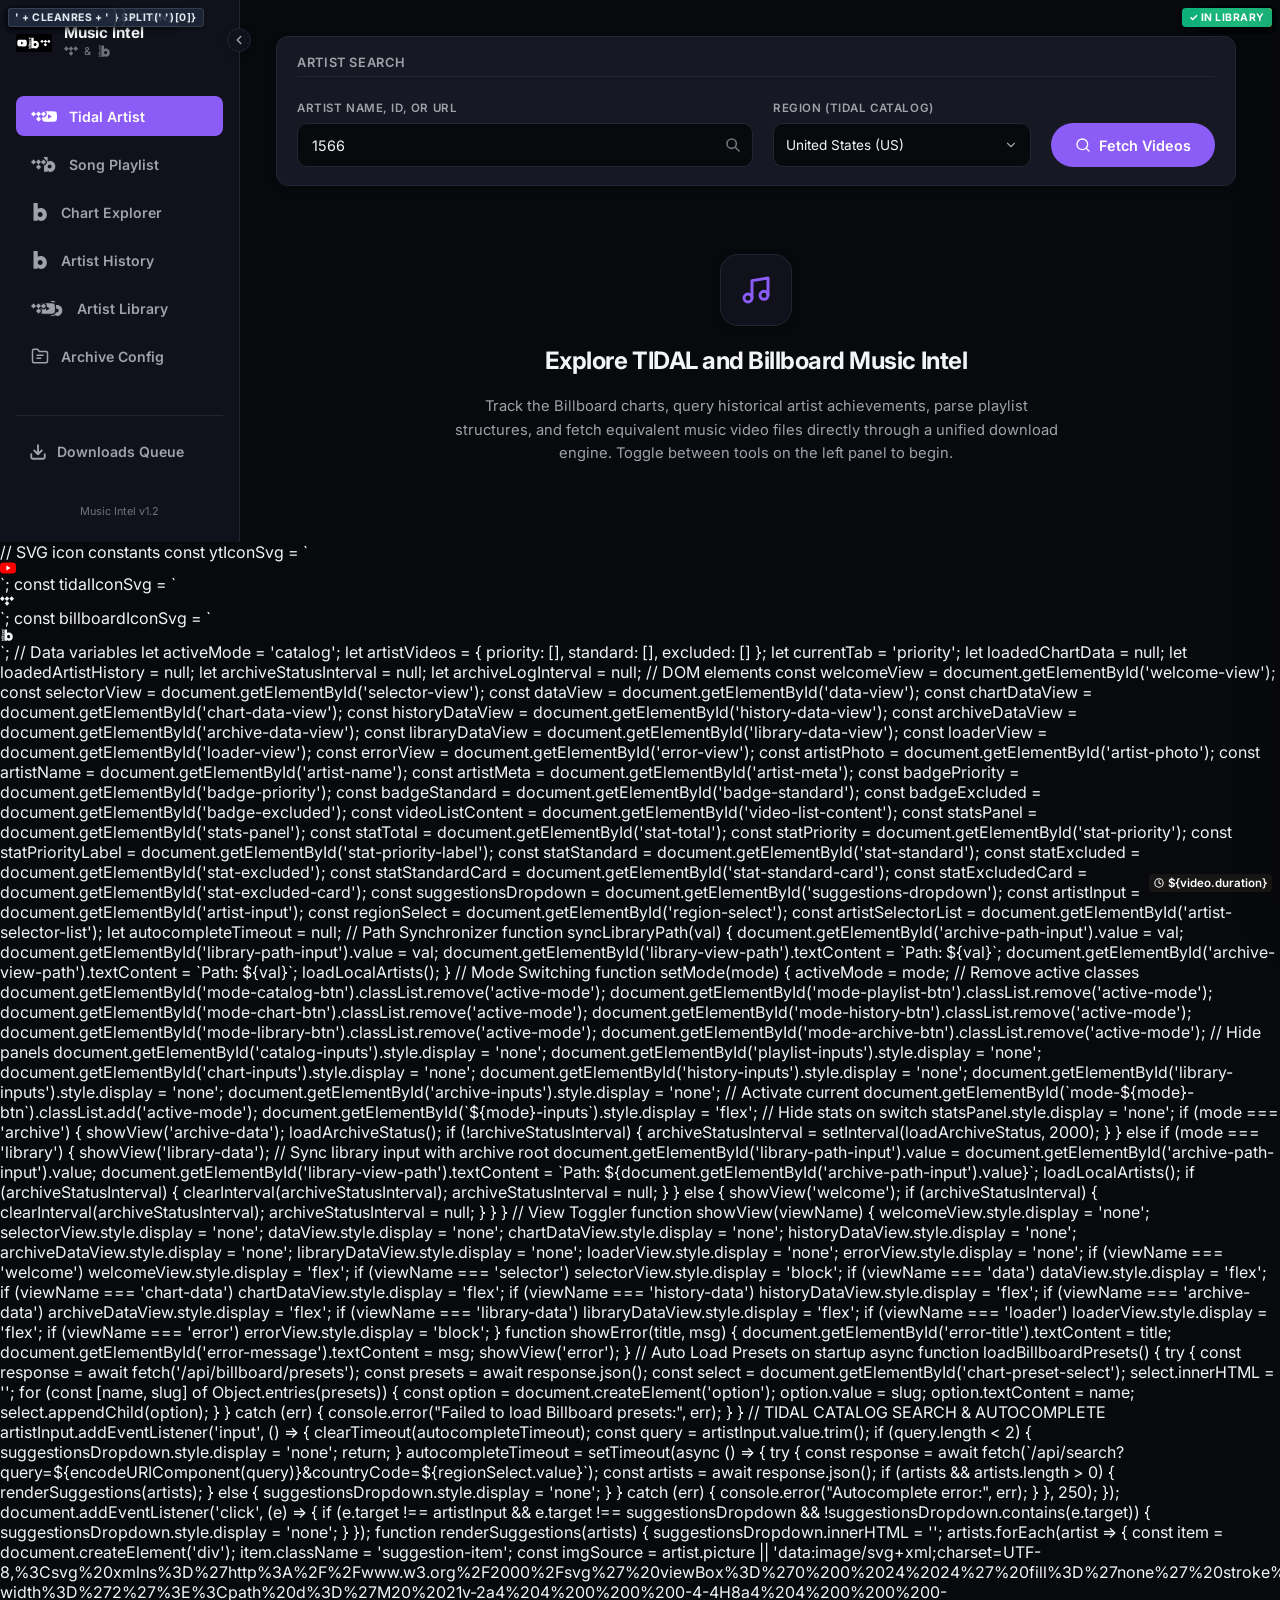
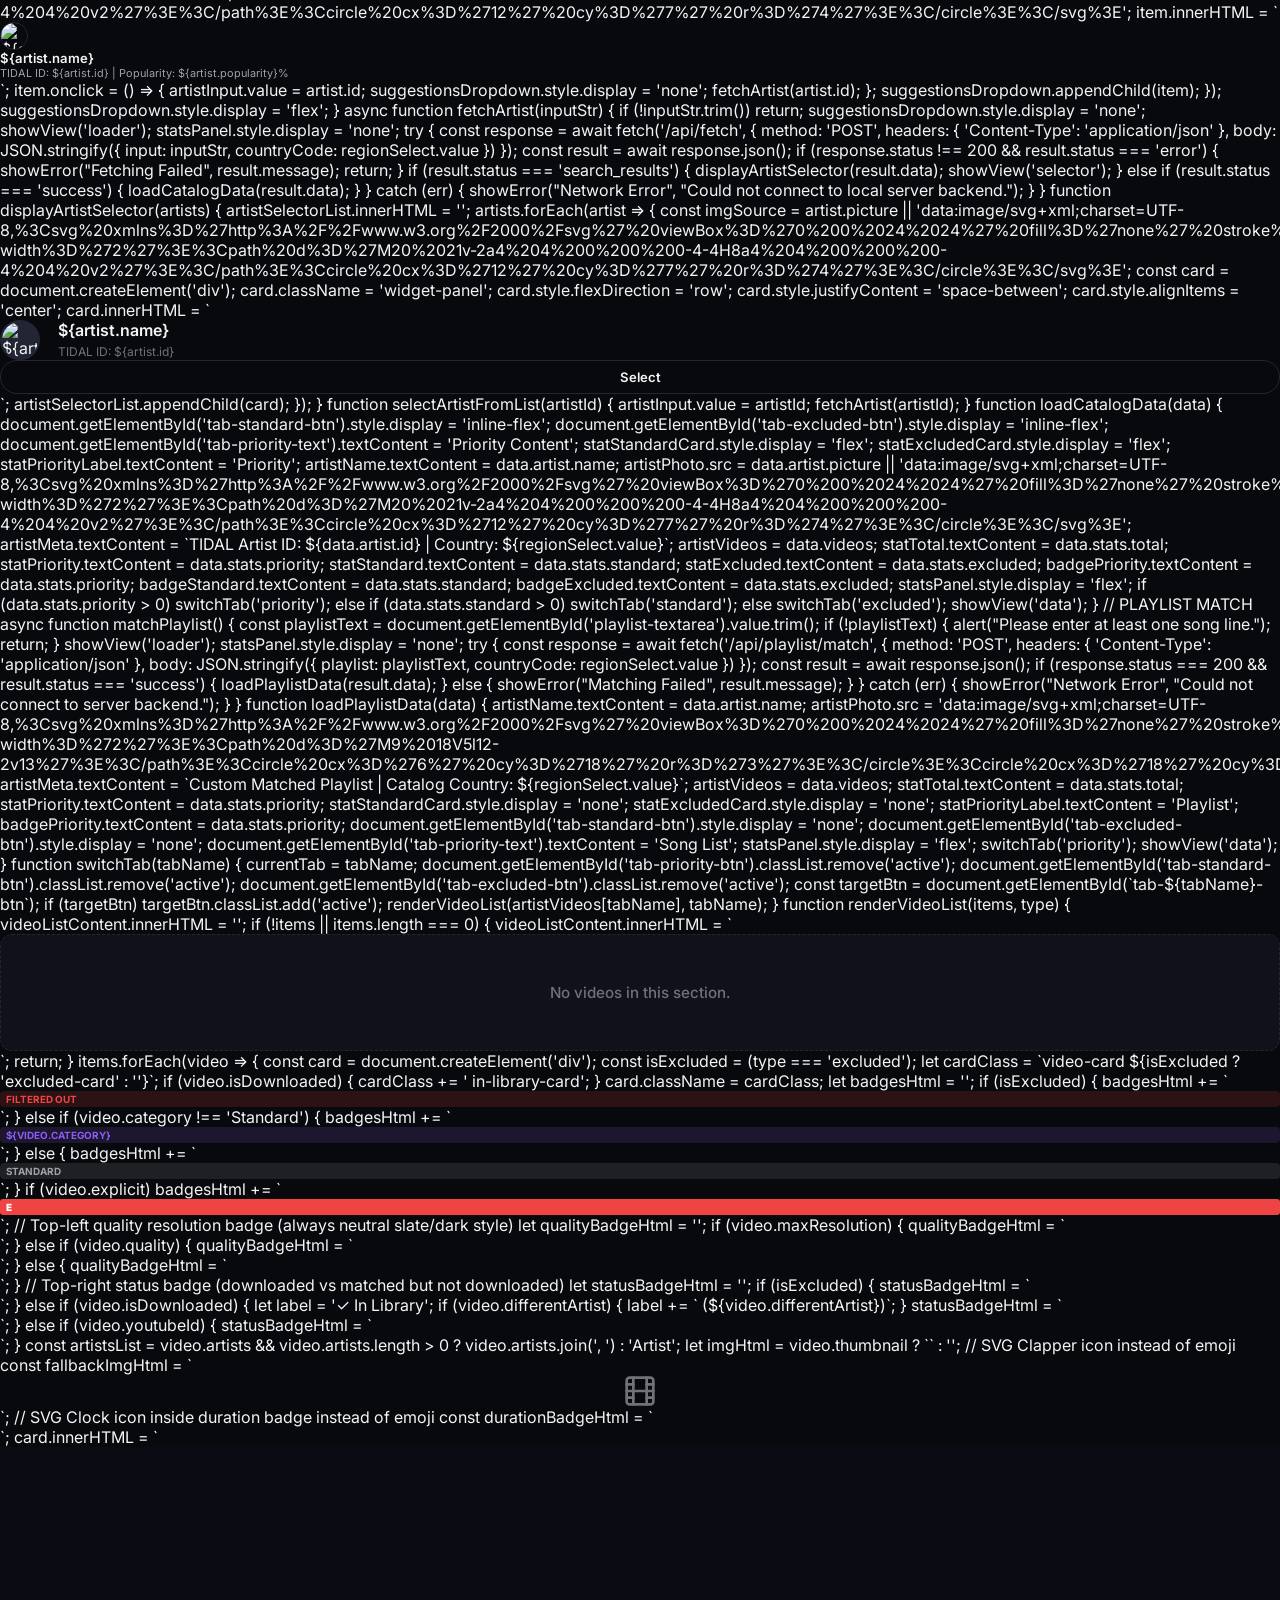
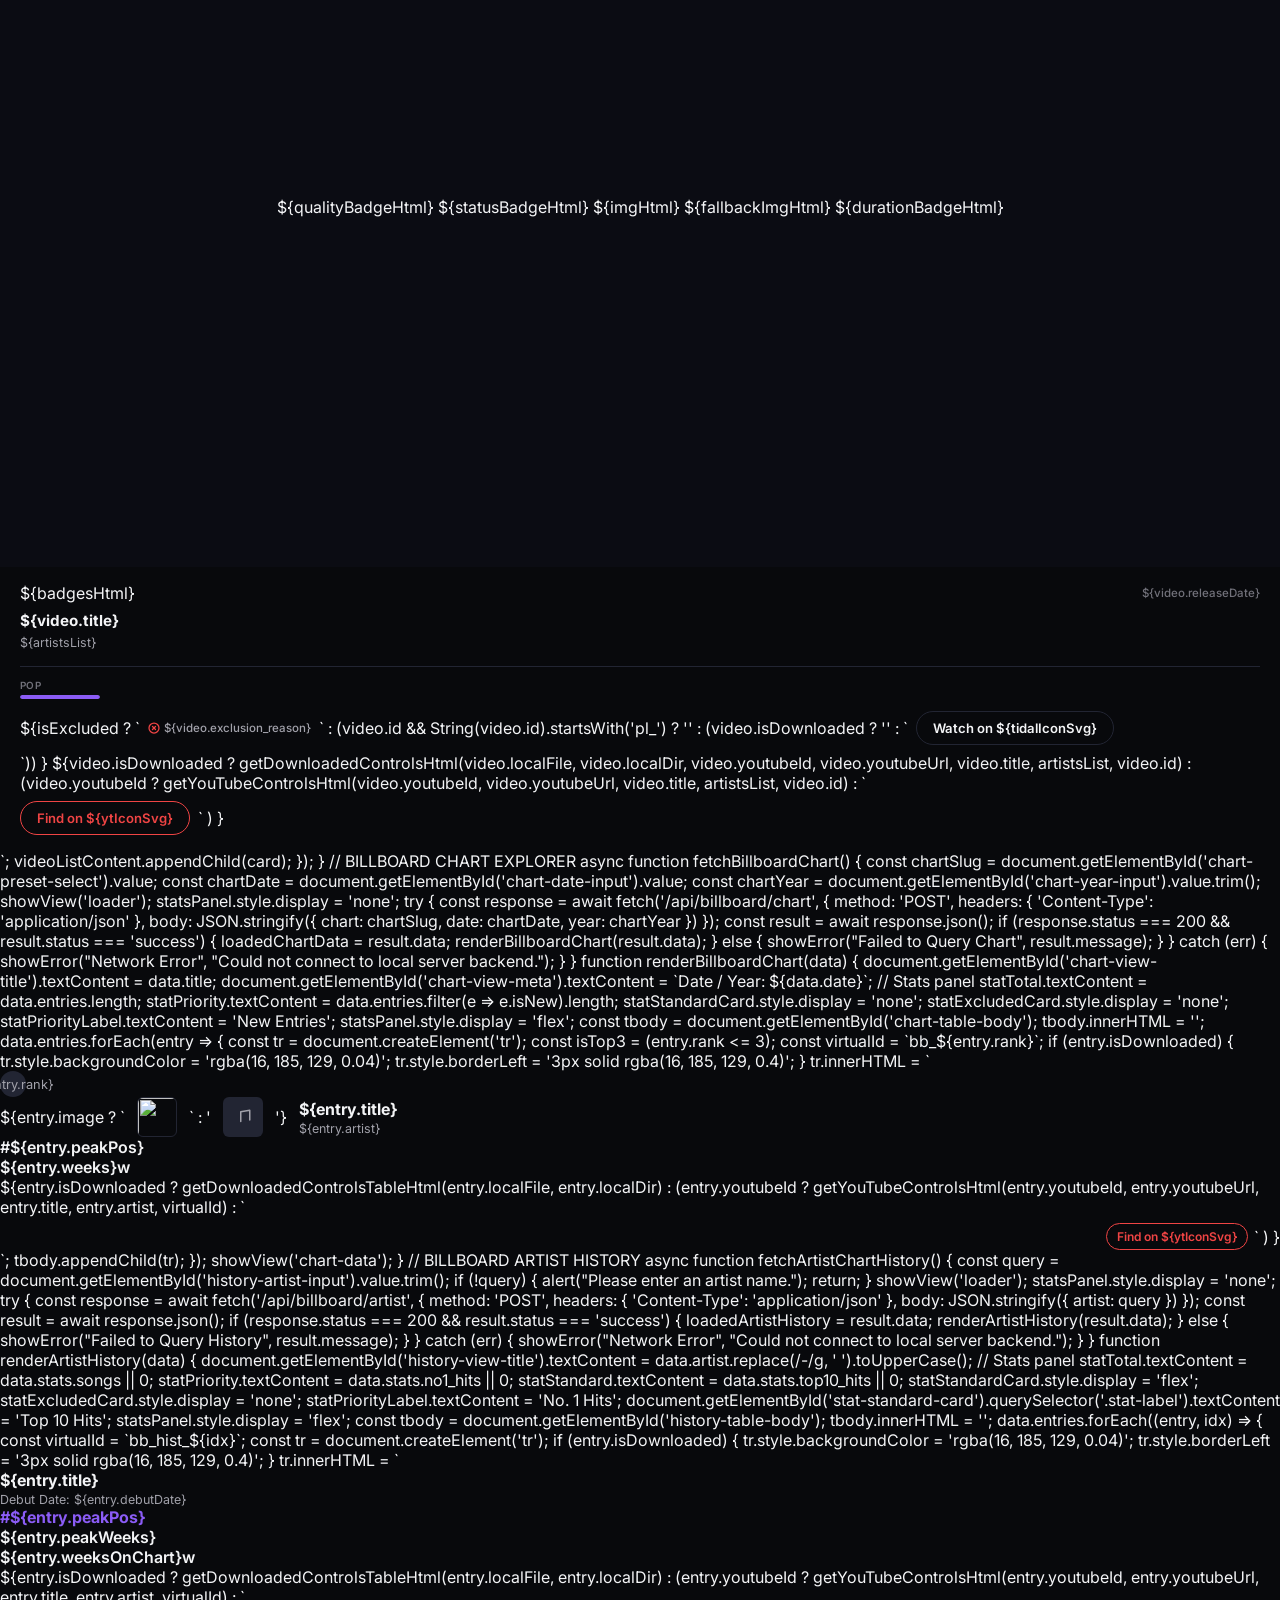
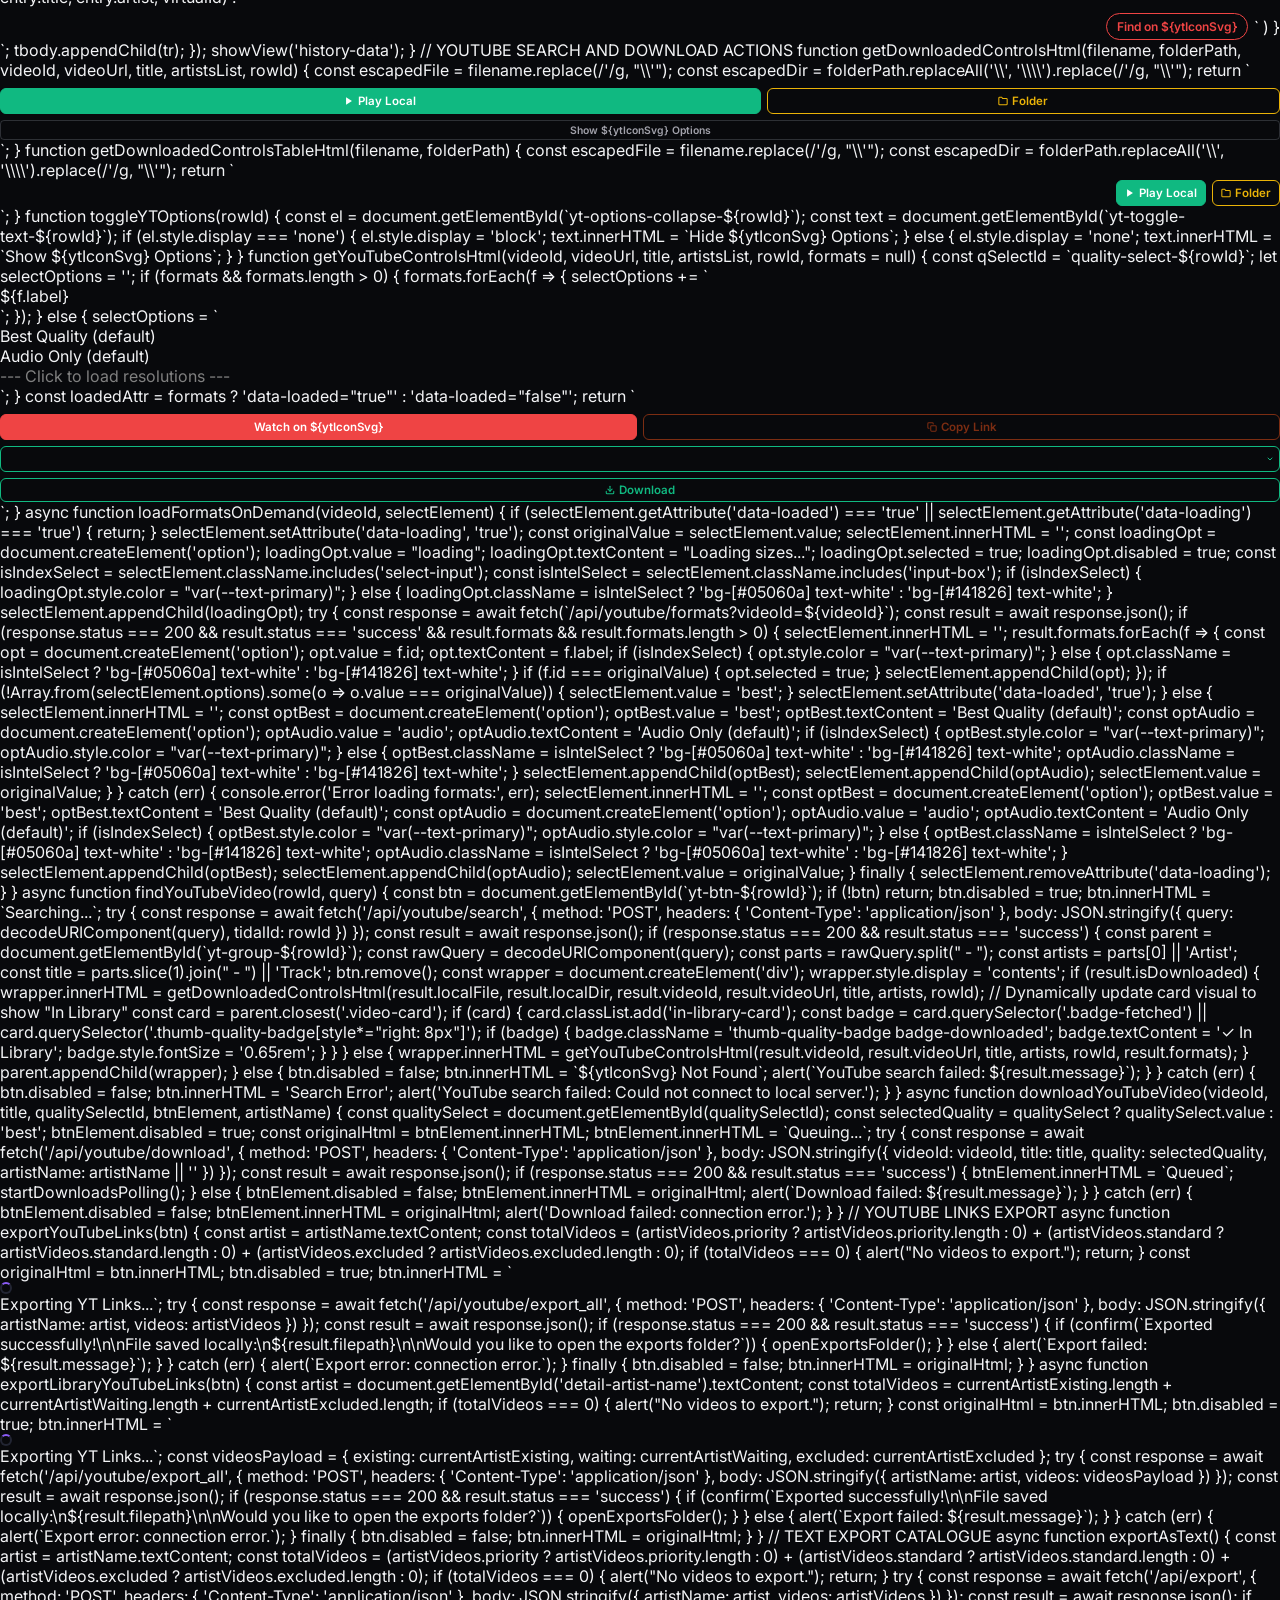
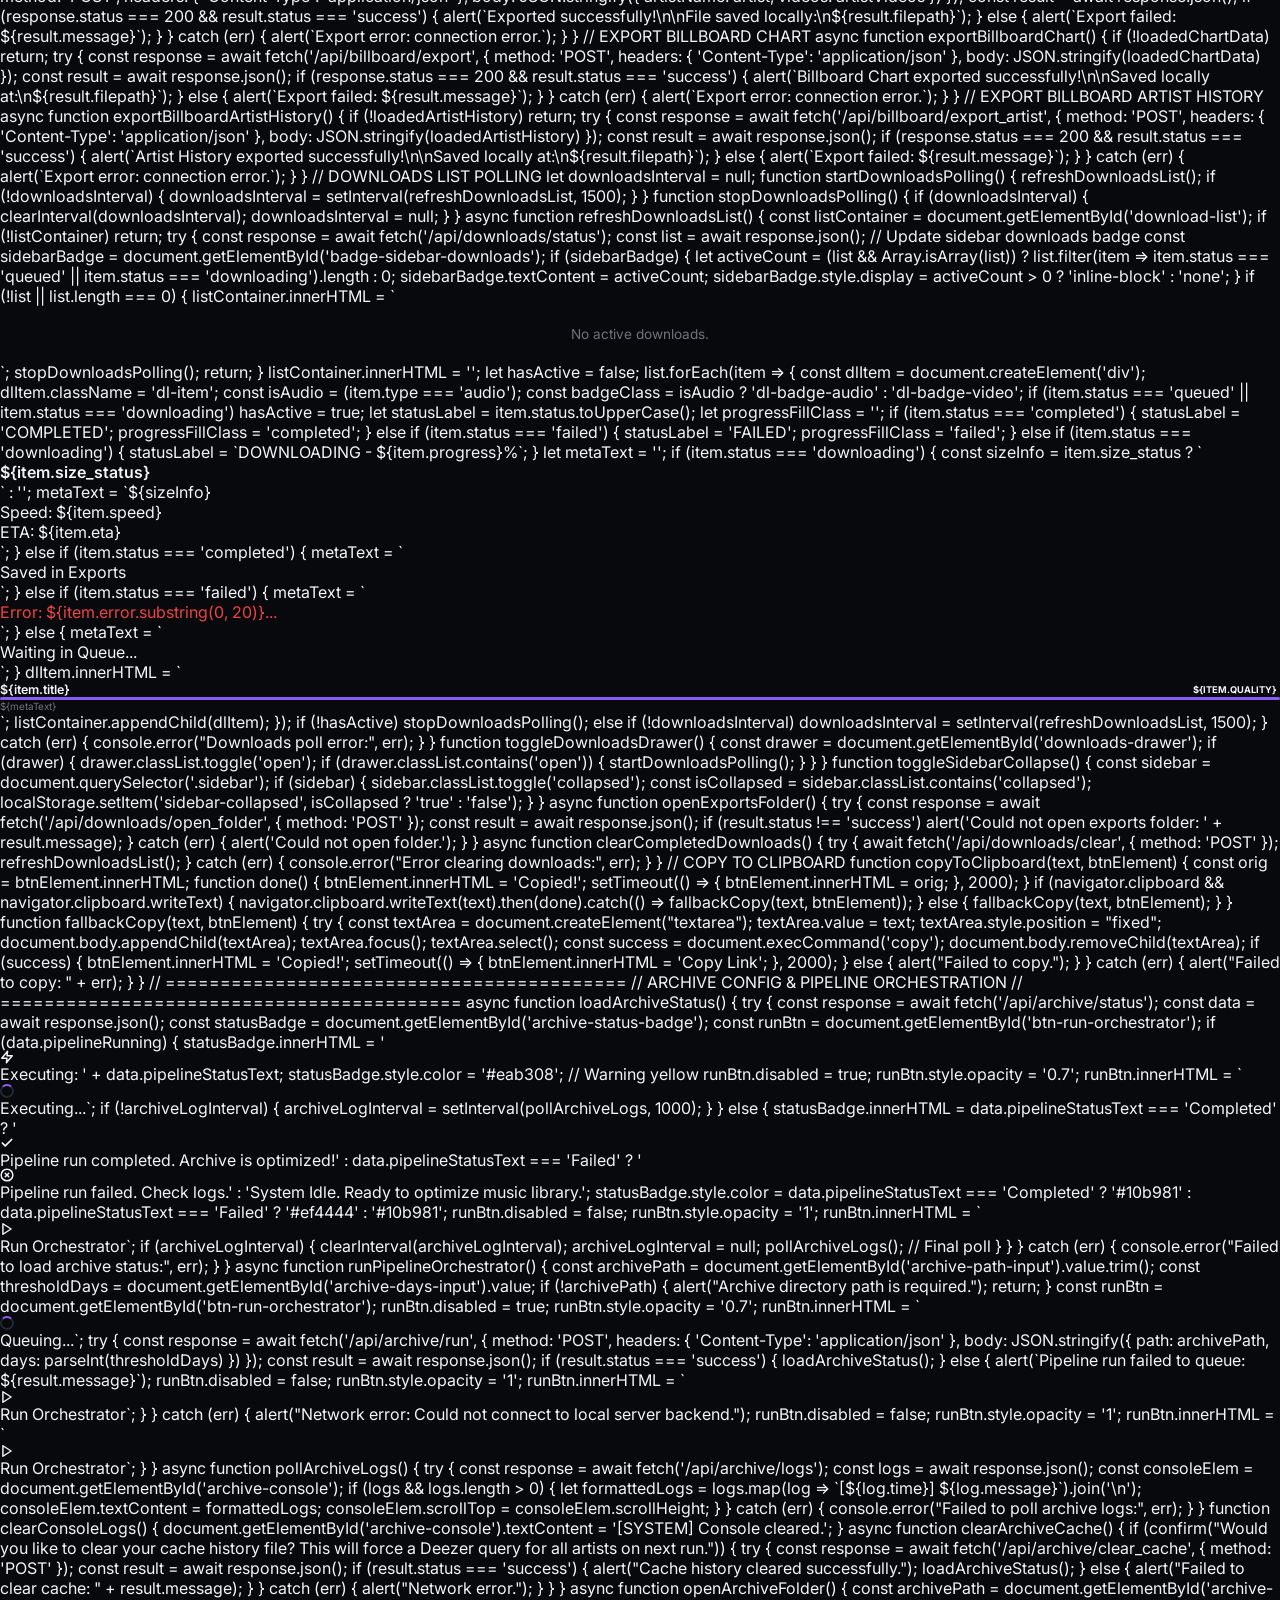
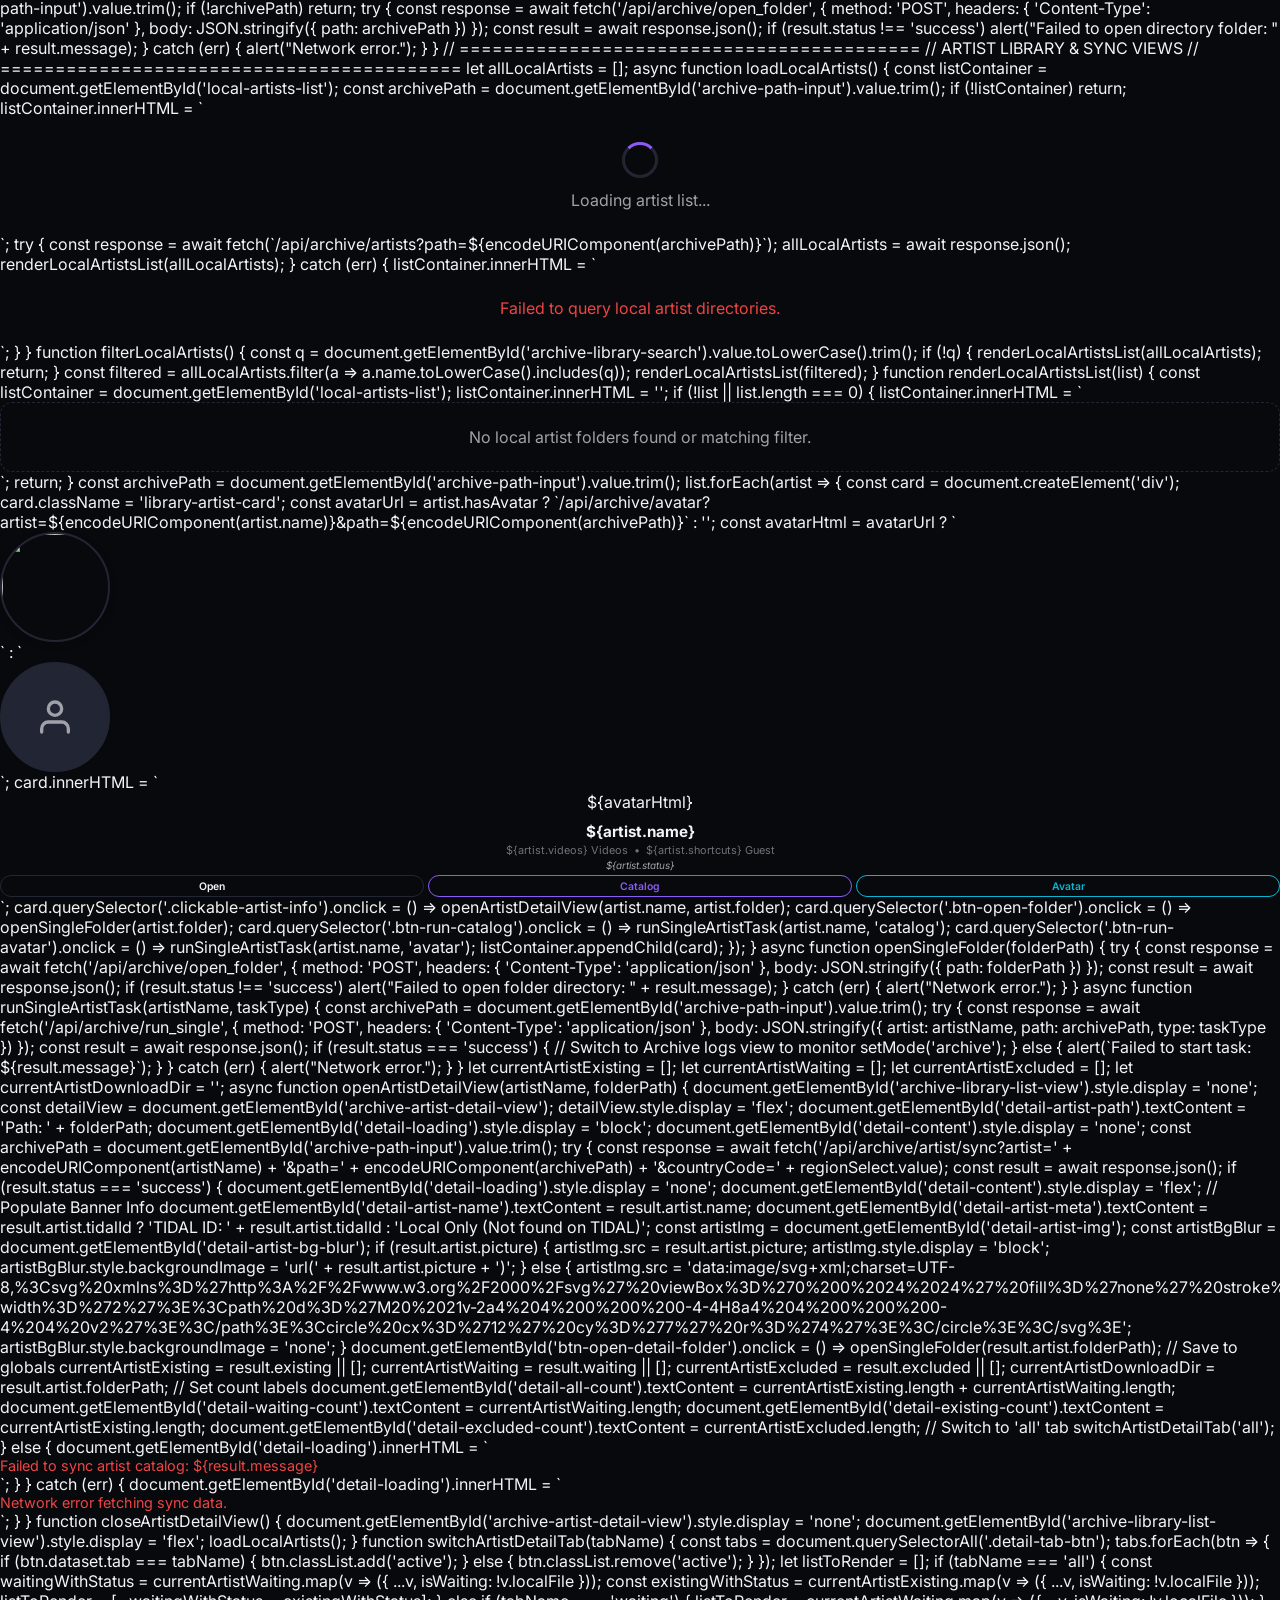
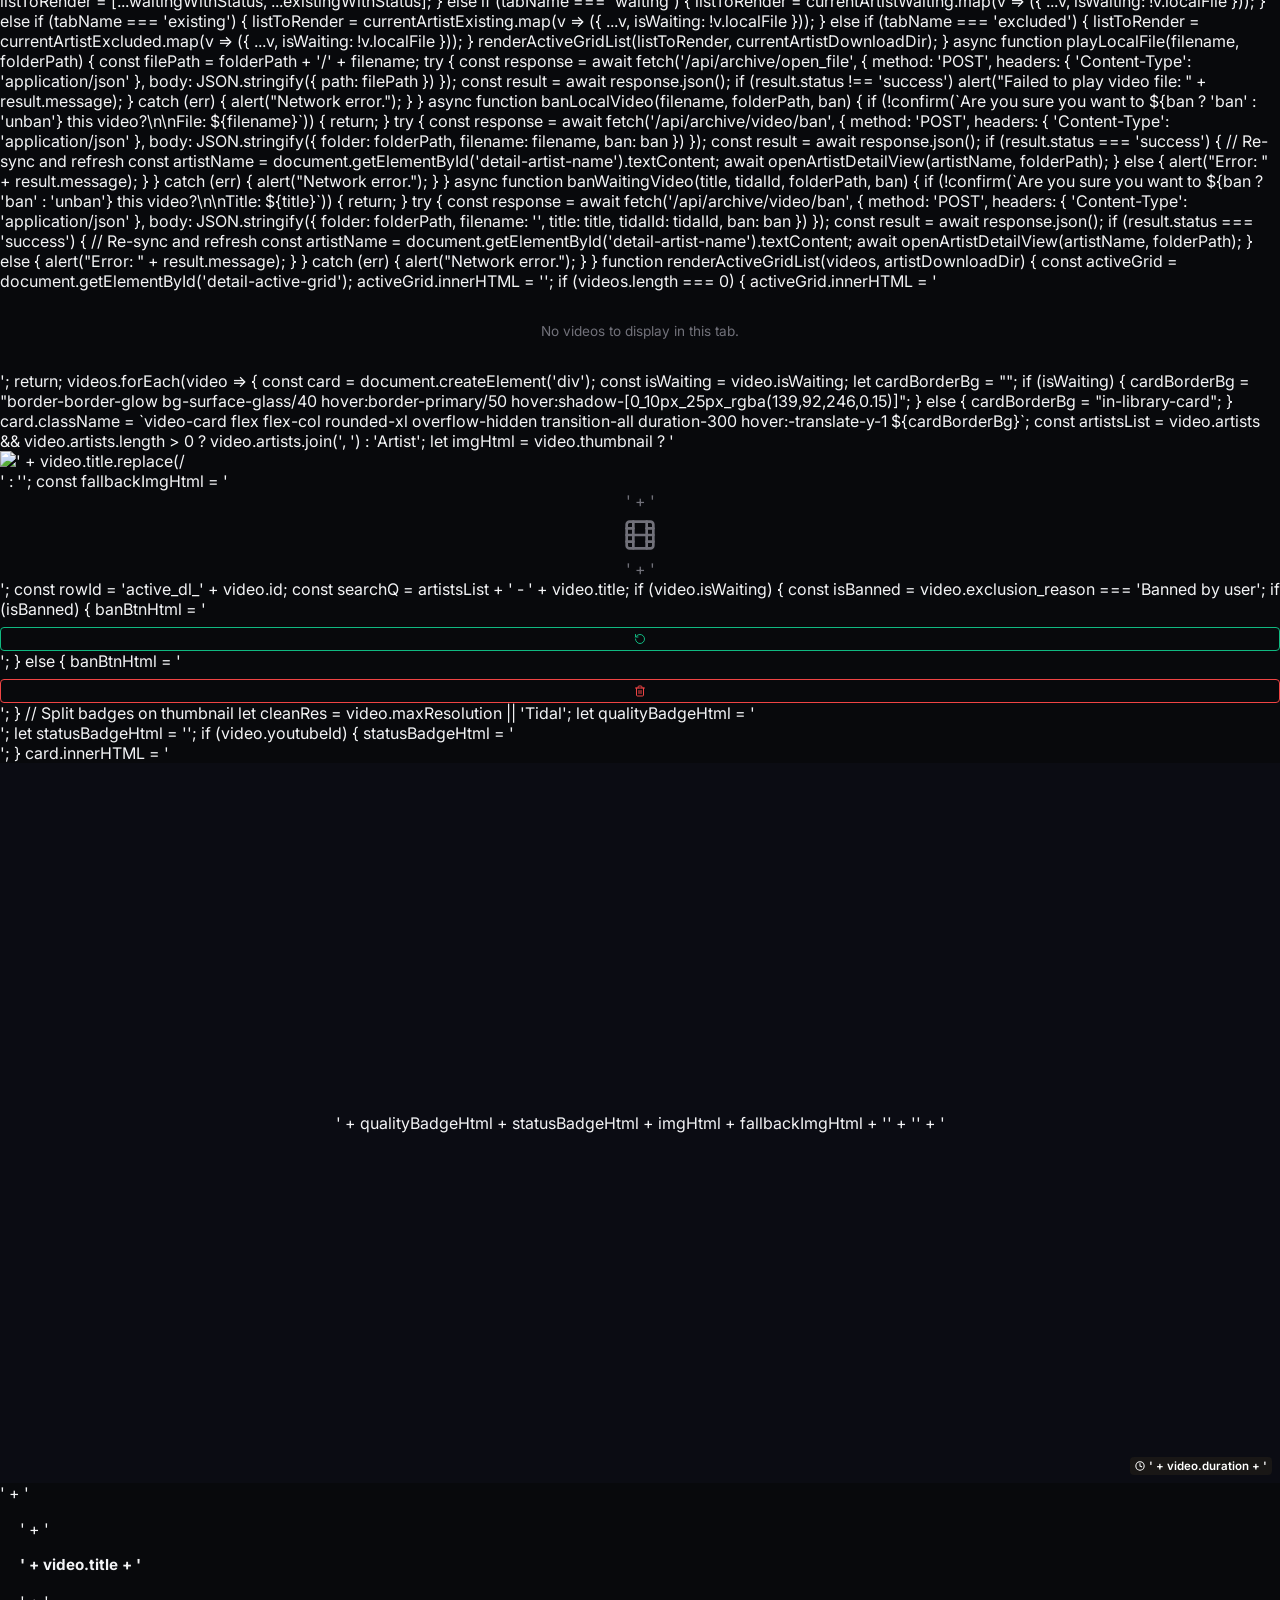
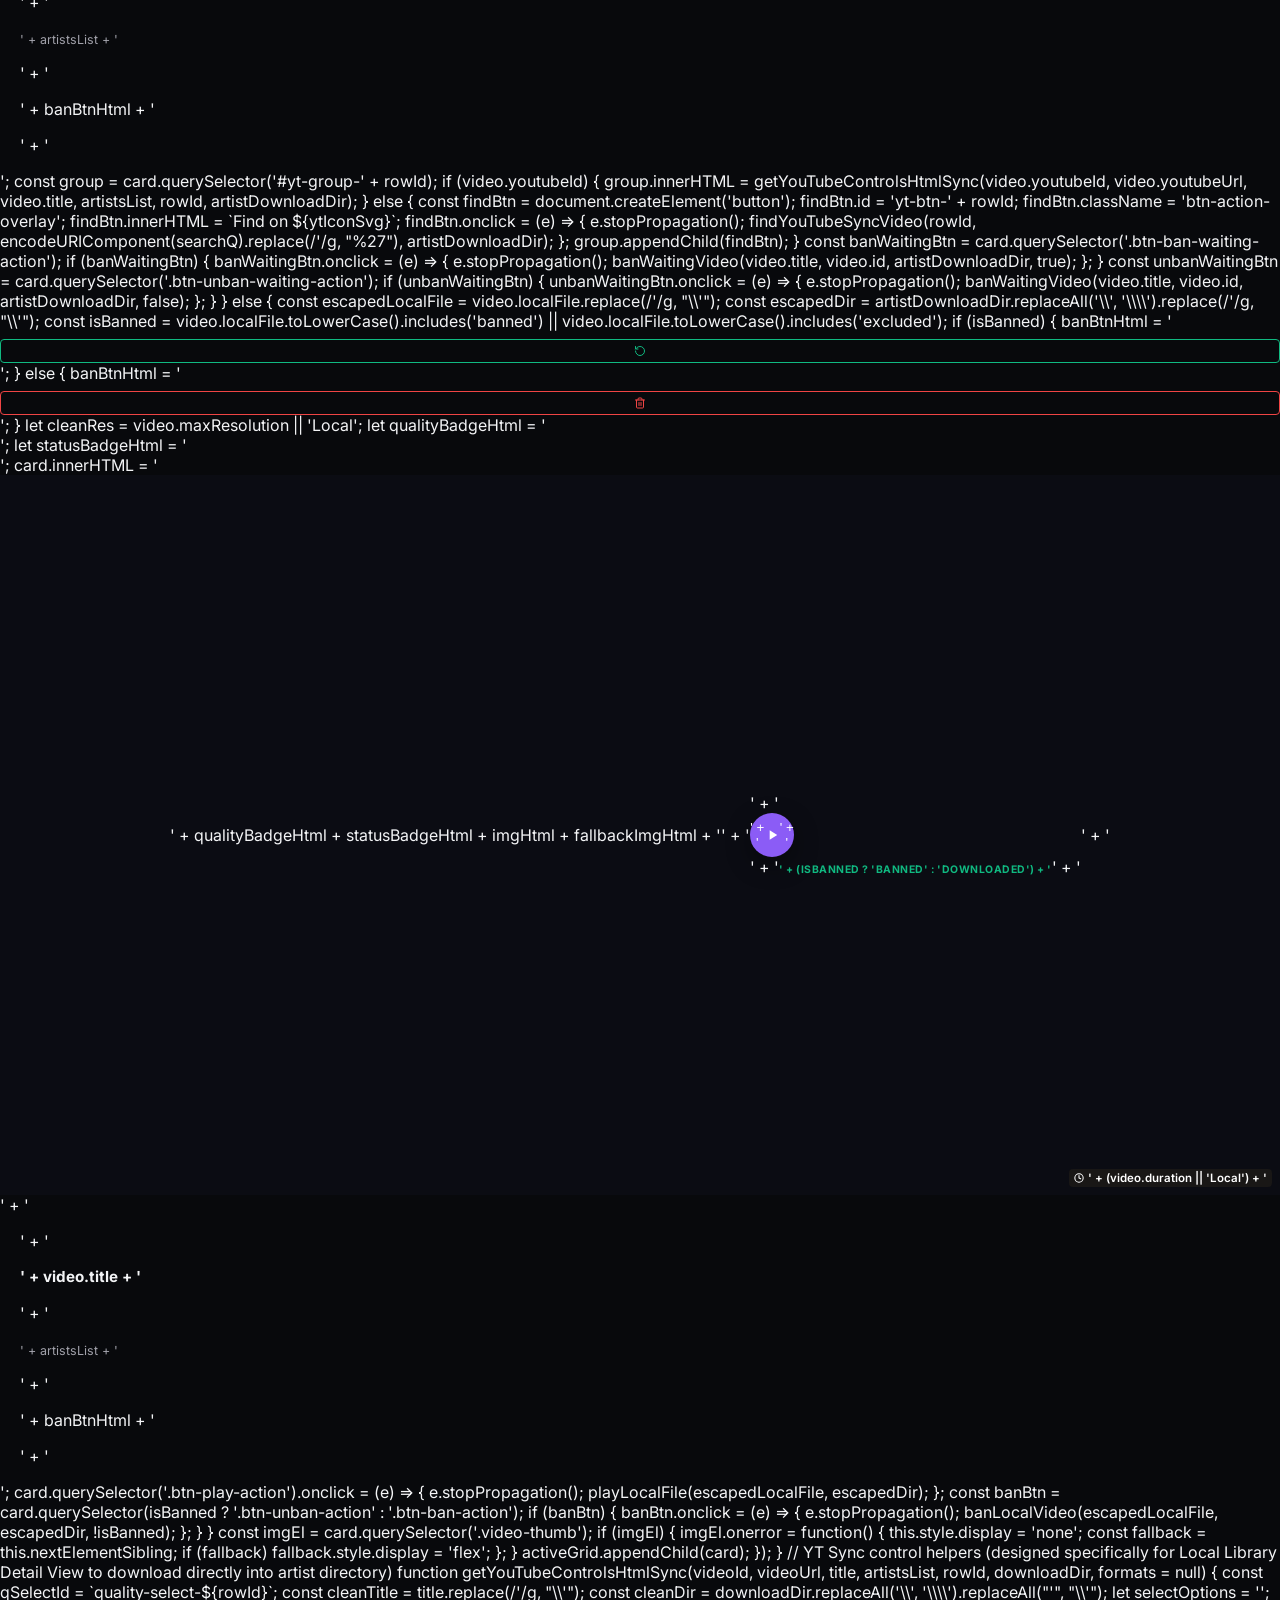
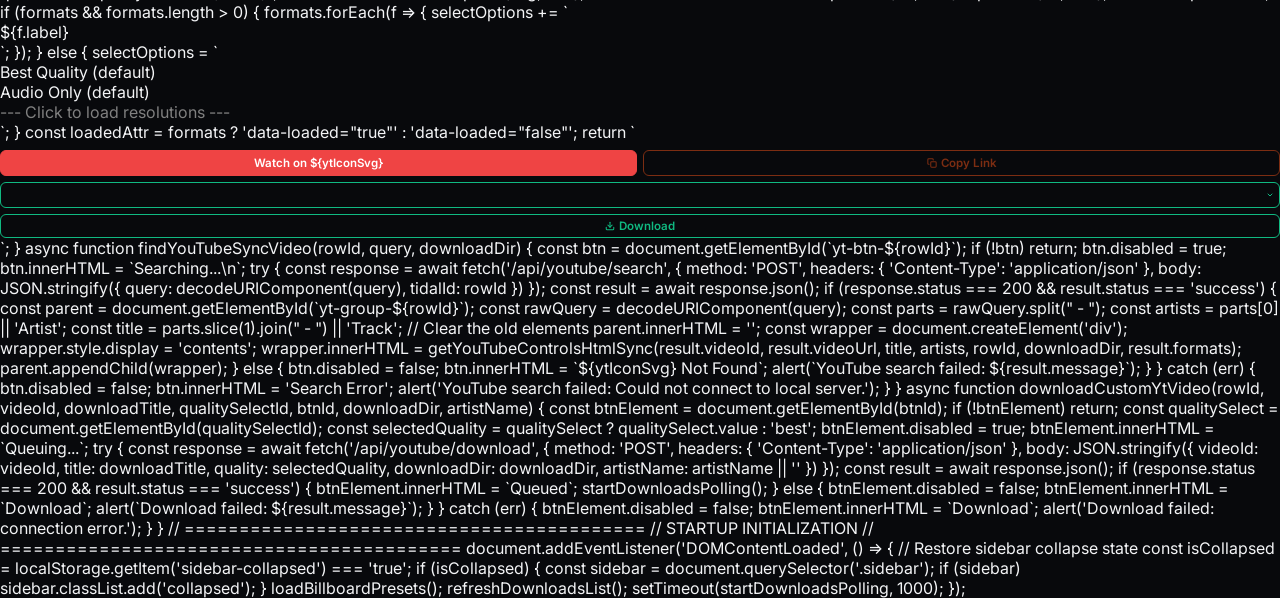
==== commit 4aa41ef3: "Apply UI/UX fixes and decouple Tidal token" ====
--- a/src/templates/index.html
+++ b/src/templates/index.html
@@ -455,6 +455,8 @@
             outline: none;
             cursor: pointer;
             transition: var(--transition);
+            -webkit-appearance: none;
+            -moz-appearance: none;
             appearance: none;
             background-image: url("data:image/svg+xml;charset=UTF-8,%3Csvg%20xmlns%3D%27http%3A%2F%2Fwww.w3.org%2F2000%2Fsvg%27%20viewBox%3D%270%200%2024%2024%27%20fill%3D%27none%27%20stroke%3D%27%23a1a1aa%27%20stroke-width%3D%272%27%20stroke-linecap%3D%27round%27%20stroke-linejoin%3D%27round%27%3E%3Cpolyline%20points%3D%276%209%2012%2015%2018%209%27%3E%3C%2Fpolyline%3E%3C%2Fsvg%3E");
             background-repeat: no-repeat;
@@ -944,6 +946,45 @@
             align-items: center;
             gap: 4px;
         }
+        .thumb-quality-badge {
+            position: absolute;
+            top: 8px;
+            left: 8px;
+            font-size: 0.65rem;
+            font-weight: 700;
+            padding: 2px 6px;
+            border-radius: 4px;
+            display: flex;
+            align-items: center;
+            gap: 4px;
+            z-index: 10;
+            text-transform: uppercase;
+            box-shadow: 0 2px 4px rgba(0, 0, 0, 0.25);
+            letter-spacing: 0.05em;
+        }
+        .badge-downloaded {
+            background-color: rgba(16, 185, 129, 0.95); /* Emerald */
+            color: #ffffff;
+            border: 1px solid rgba(16, 185, 129, 0.4);
+        }
+        .badge-fetched {
+            background-color: rgba(245, 158, 11, 0.95); /* Amber/Orange */
+            color: #000000;
+            border: 1px solid rgba(245, 158, 11, 0.4);
+        }
+        .badge-tidal {
+            background-color: rgba(30, 41, 59, 0.85); /* Slate */
+            color: #e2e8f0;
+            border: 1px solid rgba(255, 255, 255, 0.1);
+        }
+        .in-library-card {
+            border-color: rgba(16, 185, 129, 0.35) !important;
+            background-color: rgba(4, 120, 87, 0.05) !important;
+        }
+        .in-library-card:hover {
+            border-color: rgba(16, 185, 129, 0.65) !important;
+            box-shadow: 0 10px 25px rgba(16, 185, 129, 0.15) !important;
+        }
         .thumb-fallback {
             display: flex;
             flex-direction: column;
@@ -1415,39 +1456,43 @@
             <!-- BRAND / LOGO -->
             <div class="brand">
                 <div class="brand-icon" style="background: transparent; width: 36px; height: 18px; border-radius: 0;">
-                    <svg width="36" height="18" viewBox="0 0 2048 1031" style="display: block; border-radius: 2px;">
-                        <path fill="rgb(0,0,0)" d="M 0 0 L 2048 0 L 2048 1031 L 0 1031 L 0 0 z"/>
-                        <path fill="rgb(254,254,254)" d="M 870.983 214.995 L 1006.05 214.959 C 1005.29 279.582 1006.02 345.815 1005.96 410.548 C 1033.85 391.69 1066.67 381.456 1100.34 381.12 C 1152.83 380.179 1203.48 400.429 1240.86 437.294 C 1325.2 518.908 1326.45 679.897 1247.34 766.295 C 1244.89 768.968 1242.32 771.597 1239.79 774.196 C 1206.28 805.213 1169.96 825.536 1123.56 828.374 C 1072.4 831.504 1039.8 813.762 1002.87 781.354 L 1002.81 822.912 L 870.905 822.692 L 870.983 214.995 z"/>
-                        <path fill="rgb(0,0,0)" d="M 1082.32 517.369 C 1083.52 517.279 1084.73 517.212 1085.93 517.169 C 1134.58 515.487 1170.38 553.032 1171.48 600.846 C 1172.16 625.483 1162.91 649.359 1145.81 667.105 C 1128.74 684.775 1109.5 690.449 1085.68 690.92 C 1039.27 686.477 1008.9 655.677 1005.36 608.915 C 1007.32 605.478 1007.22 609.228 1011.55 606.492 L 1011.72 603.484 L 1010.72 602.578 C 1008.55 603.577 1008.11 603.998 1005.85 603.727 C 1005.55 602.957 1005.21 601.041 C 1006.43 555.748 1036.92 522.051 1082.32 517.369 z"/>
-                        <path fill="rgb(254,254,254)" d="M 290.793 330.554 C 293.505 330.428 296.218 330.323 298.932 330.24 C 351.03 328.61 405.733 330.066 457.764 332.339 C 493.445 333.897 553.418 333.349 580.229 358.706 C 588.098 366.247 594.28 375.37 598.368 385.474 C 607.56 408.606 612.201 470.737 612.343 497.141 C 612.405 546.35 613.381 597.861 601.439 645.837 C 595.758 668.664 576.037 691.898 552.561 697.029 C 500.576 708.39 442.708 708.132 389.5 709.456 C 388.764 709.484 388.028 709.508 387.292 709.528 C 336.384 710.504 285.458 710.002 234.579 708.02 C 195.127 706.387 129.528 706.565 100.227 680.386 C 73.0583 656.113 68.0111 583.456 69.0376 548.084 C 70.6823 491.414 62.1648 406.88 99.101 359.911 C 117.048 338.037 166.923 336.046 193.178 334.381 C 225.684 332.383 258.231 331.107 290.793 330.554 z"/>
-                        <path fill="rgb(0,0,0)" d="M 284.877 436.014 C 289.006 437.973 294.098 441.171 298.113 443.523 C 342.434 469.485 387.97 493.919 432.044 520.255 C 413.992 529.905 395.254 540.956 377.49 551.253 C 347.465 566.685 315.578 587.907 284.881 603.884 L 284.877 436.014 z"/>
-                        <path fill="rgb(254,254,254)" d="M 1484.03 325.928 C 1516.56 357.551 1549.07 390.725 1581.52 422.723 C 1613.98 391.586 1646.97 357.873 1679.49 326.218 L 1776.08 422.591 C 1808.36 391.554 1840.54 356.222 1873.89 326.664 C 1884.62 336.427 1897.02 349.443 1907.44 359.871 L 1970.99 423.63 C 1938.99 456.035 1904.19 488.375 1873.09 521.368 C 1841.18 488.744 1807.76 456.573 1775.52 424.051 C 1754.2 445.993 1732.68 467.746 1710.97 489.307 C 1705.83 494.446 1682.75 516.716 1680.23 521.041 L 1681.07 522.661 C 1712.95 552.984 1744.64 586.267 1776.27 617.313 L 1678.24 715.592 C 1674.06 711.018 1669.71 706.392 1665.27 702.069 C 1637.09 674.632 1609.88 644.974 1580.87 618.461 C 1613.36 585.705 1646.18 553.273 1679.32 521.17 C 1669.96 511.06 1658.68 500.919 1648.79 490.979 L 1581.6 423.637 C 1549.43 456.693 1515.86 488.586 1483.61 521.671 C 1451.15 488.366 1417.14 457.203 1385.16 423.362 C 1393.22 413.459 1410.48 397.51 1420.35 387.825 C 1441.36 366.969 1462.58 346.336 1484.03 325.928 z"/>
-                        <path fill="rgb(254,254,254)" d="M 747.252 365.144 L 834.975 365.232 C 834.993 370.293 835.701 387.419 834.529 391.261 L 831.829 392.312 C 831.371 396.032 836.417 402.654 836.769 406.672 C 839.162 434.013 819.74 450.525 795.403 455.09 C 802.443 456.888 809.072 459.191 815.151 463.251 C 825.348 469.966 832.407 480.51 834.73 492.497 C 836.994 504.167 834.448 516.257 827.671 526.023 C 818.467 539.212 807.25 543.477 792.398 546.156 C 816.212 548.428 839.193 565.061 836.39 592.211 C 835.985 596.132 829.689 604.018 830.424 607.432 C 832.341 607.694 832.871 607.813 834.732 608.352 C 836.073 612.101 835.376 630.368 835.324 635.743 L 804.56 635.754 C 775.048 635.832 745.537 635.749 716.026 635.506 L 716.011 608.788 C 727.808 608.824 739.63 608.999 751.405 608.313 C 737.43 575.247 755.406 553.637 787.842 546.242 C 767.832 542.605 751.859 531.164 747.126 510.506 C 744.481 499.252 746.495 487.406 752.712 477.659 C 761.067 464.519 772.848 458.343 787.512 455.16 C 764.246 451.106 742.425 434.149 747.012 407.067 C 747.748 402.72 751.354 398.104 751.36 393.308 C 749.212 392.924 748.928 392.993 747.298 391.66 C 746.79 383.03 747.109 373.831 747.252 365.144 z"/>
-                        <path fill="rgb(0,0,0)" d="M 786.6 483.715 C 795.985 481.473 805.401 487.3 807.582 496.7 C 809.763 506.099 803.874 515.477 794.46 517.596 C 785.134 519.695 775.861 513.873 773.701 504.56 C 771.54 495.247 777.302 485.937 786.6 483.715 z"/>
-                        <path fill="rgb(0,0,0)" d="M 785.393 393.735 C 794.526 390.592 804.47 395.494 807.538 404.653 C 810.606 413.811 805.622 423.715 796.438 426.707 C 787.361 429.665 777.597 424.75 774.565 415.698 C 771.533 406.646 776.366 396.842 785.393 393.735 z"/>
-                        <path fill="rgb(0,0,0)" d="M 789.436 574.873 C 798.481 573.662 806.875 579.787 808.48 588.77 C 810.085 597.752 804.333 606.406 795.429 608.403 C 789.313 609.774 782.937 607.679 778.827 602.946 C 774.718 598.213 773.537 591.606 775.753 585.743 C 777.969 579.879 783.224 575.705 789.436 574.873 z"/>
-                        <path fill="rgb(254,254,254)" d="M 715.975 214.939 L 834.884 214.956 C 834.841 222.852 835.851 232.259 834.934 239.781 C 833.447 240.74 832.424 241.336 830.856 242.162 C 830.748 249.174 836.494 255.132 837.037 262.973 C 837.786 273.788 831.768 282.766 825.139 290.585 C 789.871 322.971 731.392 294.858 751.123 242.516 L 715.966 242.367 L 715.975 214.939 z"/>
-                        <path fill="rgb(0,0,0)" d="M 786.223 242.782 C 795.112 239.662 804.847 244.343 807.96 253.235 C 811.073 262.126 806.384 271.857 797.49 274.963 C 788.606 278.065 778.889 273.382 775.78 264.501 C 772.67 255.62 777.345 245.899 786.223 242.782 z"/>
-                        <path fill="rgb(254,254,254)" d="M 783.245 749.183 C 810.738 746.588 836.252 758.788 837.051 790.308 C 837.182 795.454 832.384 802.167 830.75 807.682 C 832.854 808.23 833.493 808.475 835.452 809.419 C 836.409 812.712 835.793 831.578 835.747 836.472 L 773.5 836.606 L 715.922 836.475 L 715.916 808.914 C 727.82 808.972 739.724 808.918 751.627 808.753 C 738.551 780.386 753.195 755.221 783.245 749.183 z"/>
-                        <path fill="rgb(0,0,0)" d="M 789.771 775.835 C 799.021 774.671 807.489 781.16 808.77 790.394 C 810.052 799.629 803.671 808.178 794.453 809.577 C 788.385 810.497 782.292 808.083 778.502 803.256 C 774.711 798.429 773.81 791.937 776.143 786.261 C 778.476 780.584 783.682 776.602 789.771 775.835 z"/>
-                        <path fill="rgb(254,254,254)" d="M 716.023 643.66 C 754.558 642.81 796.587 643.479 835.232 643.599 L 835.265 671.039 L 716.041 671.02 L 716.023 643.66 z"/>
-                        <path fill="rgb(254,254,254)" d="M 716.149 679.182 L 835.299 679.208 L 835.33 706.232 L 716.164 706.128 L 716.149 679.182 z"/>
-                        <path fill="rgb(254,254,254)" d="M 746.417 307.867 L 777.738 307.837 C 776.9 319.016 778.149 321.973 786.948 328.913 C 798.515 330.193 822.709 329.47 835.012 329.399 C 835.063 335.926 836.43 352.457 833.43 356.683 L 830.25 356.928 L 747.231 356.944 C 747.356 350.096 746.438 341.798 747.091 335.263 C 747.87 327.484 753.239 330.068 755.694 328.405 C 748.155 320.594 748.679 318.56 746.417 307.867 z"/>
-                        <path fill="rgb(254,254,254)" d="M 748.156 715.001 L 835.058 715.061 L 835.131 742.137 L 748.113 742.058 L 748.156 715.001 z"/>
-                        <path fill="rgb(5,14,33)" d="M 1305.6 89.2118 L 1306.3 89.2605 L 1306.66 90.3336 C 1301.43 96.2164 1296.34 97.668 1290.53 102.54 C 1285.76 106.571 1292.56 107.97 1292.8 114.067 C 1293.6 134.499 1275.04 127.525 1267.96 135.027 C 1263.99 131.912 1262.09 131.306 1257.36 129.389 C 1249.54 132.75 1244.45 135.616 1237.02 139.876 L 1236.4 138.489 C 1239.06 133.13 1250.86 133.989 1246.89 124.167 C 1246.48 123.152 1244.77 114.992 1244.92 114.631 C 1249.13 104.548 1250.98 107.871 1244.37 98.5369 C 1242.76 98.7944 1255.12 99.582 1253.15 98.7522 C 1256.51 100.171 1261.02 96.6676 1264.73 97.081 C 1273.07 98.0112 1280.81 98.5083 1289.21 98.5042 L 1305.6 89.2118 z"/>
-                        <path fill="rgb(5,14,33)" d="M 1534.62 301.619 L 1537.85 303.288 C 1539.9 313.279 1556.85 315.448 1554.39 328.93 C 1554.16 330.145 1554.34 335.52 1554.31 337.19 C 1553.15 338.144 1552.17 338.101 1550.64 338.332 L 1549.96 338.431 C 1547.07 345.493 1543.11 341.172 1539.33 354.283 L 1538.43 353.201 C 1534.92 348.571 1527.59 344.236 1522.5 341.601 C 1520.81 341.958 1519.6 342.478 1518.13 341.726 C 1518.43 341.384 1518.72 340.038 1519.01 340.69 C 1525.17 333.321 1517.04 326.952 1521.46 317.666 C 1525.43 309.344 1529.92 314.916 1534.5 309.772 C 153.96 305.874 1535.33 306.287 1534.62 301.619 z"/>
-                        <path fill="rgb(254,254,254)" d="M 724.347 710.889 C 731.238 711.129 738.549 715.491 741.337 721.92 C 743.163 726.134 743.175 730.915 741.371 735.138 C 738.827 741.061 734.777 743.078 729.154 745.346 C 706.967 745.073 703.019 720.755 724.347 710.889 z"/>
-                        <path fill="rgb(254,254,254)" d="M 1918.64 37.1268 C 1921.13 39.402 1923.1 41.1352 1925.28 43.7321 C 1924.64 46.8495 1925.22 53.0383 1924.74 53.9348 C 1922.58 54.2714 1918.17 53.7124 1915.79 53.4971 L 1915.39 52.7344 C 1913.04 53.5031 1912.69 53.6263 1910.23 53.4717 C 1908.1 50.1849 1910.03 46.958 1908.32 43.3124 C 1909.56 41.998 1916.38 38.4927 1918.64 37.1268 z"/>
-                        <path fill="rgb(254,254,254)" d="M 5.62178 106.381 C 10.721 106.683 12.9774 106.485 15.4904 111.287 C 15.0043 115.673 15.2819 114.274 12.4468 118.072 C 7.95522 117.919 6.48996 117.506 3.84855 114.009 C 3.48255 109.615 3.65198 110.799 5.62178 106.381 z"/>
-                        <path fill="rgb(254,254,254)" d="M 1830.33 961.245 C 1833.94 962.052 1834.14 962.589 1835.77 965.481 C 1835.88 969.112 1834.81 970.508 1833.06 973.696 C 1829.26 972.81 1828.38 972.338 1826.73 969.036 C 1826.87 965.36 1828.11 964.193 1830.33 961.245 z"/>
-                        <path fill="rgb(254,254,254)" d="M 1816.85 936.352 C 1819.35 936.078 1821.62 937.789 1822.05 940.26 C 1822.49 942.731 1820.92 945.112 1818.48 945.699 C 1816.76 946.113 1814.95 945.536 1813.79 944.202 C 1812.63 942.869 1812.3 940.998 1812.94 939.349 C 1813.59 937.7 1815.09 936.545 1816.85 936.352 z"/>
-                        <path fill="rgb(254,254,254)" d="M 1965.15 839.249 C 1970.66 839.323 1974.38 842.258 1974.29 847.887 C 1970.25 848.737 1969.34 849.284 1965.95 848.033 C 1964.16 845.388 1964.88 842.633 1965.15 839.249 z"/>
-                        <path fill="rgb(233,188,140)" d="M 1414.26 246.686 C 1414.79 246.709 1416.98 247.327 1417.64 247.497 L 1418.24 249.066 C 1416.73 251.587 1413.92 252.839 1411.33 254.316 L 1409.04 254.936 L 1408.49 253.649 C 1409.82 250.173 1411.45 249.118 1414.26 246.686 z"/>
+                    <svg version="1.1" xmlns="http://www.w3.org/2000/svg" style="display: block; width: 100%; height: 100%;" viewBox="0 0 2048 1031" preserveAspectRatio="xMidYMid meet">
+                        <path transform="translate(0,0)" fill="rgb(0,0,0)" d="M 0 0 L 2048 0 L 2048 1031 L 0 1031 L 0 0 z"/>
+                        <path transform="translate(0,0)" fill="rgb(254,254,254)" d="M 870.983 214.995 L 1006.05 214.959 C 1005.29 279.582 1006.02 345.815 1005.96 410.548 C 1033.85 391.69 1066.67 381.456 1100.34 381.12 C 1152.83 380.179 1203.48 400.429 1240.86 437.294 C 1325.2 518.908 1326.45 679.897 1247.34 766.295 C 1244.89 768.968 1242.32 771.597 1239.79 774.196 C 1206.28 805.213 1169.96 825.536 1123.56 828.374 C 1072.4 831.504 1039.8 813.762 1002.87 781.354 L 1002.81 822.912 L 870.905 822.692 L 870.983 214.995 z"/>
+                        <path transform="translate(0,0)" fill="rgb(0,0,0)" d="M 1082.32 517.369 C 1083.52 517.279 1084.73 517.212 1085.93 517.169 C 1134.58 515.487 1170.38 553.032 1171.48 600.846 C 1172.16 625.483 1162.91 649.359 1145.81 667.105 C 1128.74 684.775 1109.5 690.449 1085.68 690.92 C 1039.27 686.477 1008.9 655.677 1005.36 608.915 C 1007.32 605.478 1007.22 609.228 1011.55 606.492 L 1011.72 603.484 L 1010.72 602.578 C 1008.55 603.577 1008.11 603.998 1005.85 603.727 C 1005.55 602.957 1005.21 601.854 1005.23 601.041 C 1006.43 555.748 1036.92 522.051 1082.32 517.369 z"/>
+                        <path transform="translate(0,0)" fill="rgb(254,254,254)" d="M 290.793 330.554 C 293.505 330.428 296.218 330.323 298.932 330.24 C 351.03 328.61 405.733 330.066 457.764 332.339 C 493.445 333.897 553.418 333.349 580.229 358.706 C 588.098 366.247 594.28 375.37 598.368 385.474 C 607.56 408.606 612.201 470.737 612.343 497.141 C 612.405 546.35 613.381 597.861 601.439 645.837 C 595.758 668.664 576.037 691.898 552.561 697.029 C 500.576 708.39 442.708 708.132 389.5 709.456 C 388.764 709.484 388.028 709.508 387.292 709.528 C 336.384 710.504 285.458 710.002 234.579 708.02 C 195.127 706.387 129.528 706.565 100.227 680.386 C 73.0583 656.113 68.0111 583.456 69.0376 548.084 C 70.6823 491.414 62.1648 406.88 99.101 359.911 C 117.048 338.037 166.923 336.046 193.178 334.381 C 225.684 332.383 258.231 331.107 290.793 330.554 z"/>
+                        <path transform="translate(0,0)" fill="rgb(0,0,0)" d="M 284.877 436.014 C 289.006 437.973 294.098 441.171 298.113 443.523 C 342.434 469.485 387.97 493.919 432.044 520.255 C 413.992 529.905 395.254 540.956 377.49 551.253 C 347.465 566.685 315.578 587.907 284.881 603.884 L 284.877 436.014 z"/>
+                        <path transform="translate(0,0)" fill="rgb(254,254,254)" d="M 1484.03 325.928 C 1516.56 357.551 1549.07 390.725 1581.52 422.723 C 1613.98 391.586 1646.97 357.873 1679.49 326.218 L 1776.08 422.591 C 1808.36 391.554 1840.54 356.222 1873.89 326.664 C 1884.62 336.427 1897.02 349.443 1907.44 359.871 L 1970.99 423.63 C 1938.99 456.035 1904.19 488.375 1873.09 521.368 C 1841.18 488.744 1807.76 456.573 1775.52 424.051 C 1754.2 445.993 1732.68 467.746 1710.97 489.307 C 1705.83 494.446 1682.75 516.716 1680.23 521.041 L 1681.07 522.661 C 1712.95 552.984 1744.64 586.267 1776.27 617.313 L 1678.24 715.592 C 1674.06 711.018 1669.71 706.392 1665.27 702.069 C 1637.09 674.632 1609.88 644.974 1580.87 618.461 C 1613.36 585.705 1646.18 553.273 1679.32 521.17 C 1669.96 511.06 1658.68 500.919 1648.79 490.979 L 1581.6 423.637 C 1549.43 456.693 1515.86 488.586 1483.61 521.671 C 1451.15 488.366 1417.14 457.203 1385.16 423.362 C 1393.22 413.459 1410.48 397.51 1420.35 387.825 C 1441.36 366.969 1462.58 346.336 1484.03 325.928 z"/>
+                        <path transform="translate(0,0)" fill="rgb(254,254,254)" d="M 747.252 365.144 L 834.975 365.232 C 834.993 370.293 835.701 387.419 834.529 391.261 L 831.829 392.312 C 831.371 396.032 836.417 402.654 836.769 406.672 C 839.162 434.013 819.74 450.525 795.403 455.09 C 802.443 456.888 809.072 459.191 815.151 463.251 C 825.348 469.966 832.407 480.51 834.73 492.497 C 836.994 504.167 834.448 516.257 827.671 526.023 C 818.467 539.212 807.25 543.477 792.398 546.156 C 816.212 548.428 839.193 565.061 836.39 592.211 C 835.985 596.132 829.689 604.018 830.424 607.432 C 832.341 607.694 832.871 607.813 834.732 608.352 C 836.073 612.101 835.376 630.368 835.324 635.743 L 804.56 635.754 C 775.048 635.832 745.537 635.749 716.026 635.506 L 716.011 608.788 C 727.808 608.824 739.63 608.999 751.405 608.313 C 737.43 575.247 755.406 553.637 787.842 546.242 C 767.832 542.605 751.859 531.164 747.126 510.506 C 744.481 499.252 746.495 487.406 752.712 477.659 C 761.067 464.519 772.848 458.343 787.512 455.16 C 764.246 451.106 742.425 434.149 747.012 407.067 C 747.748 402.72 751.354 398.104 751.36 393.308 C 749.212 392.924 748.928 392.993 747.298 391.66 C 746.79 383.03 747.109 373.831 747.252 365.144 z"/>
+                        <path transform="translate(0,0)" fill="rgb(0,0,0)" d="M 786.6 483.715 C 795.985 481.473 805.401 487.3 807.582 496.7 C 809.763 506.099 803.874 515.477 794.46 517.596 C 785.134 519.695 775.861 513.873 773.701 504.56 C 771.54 495.247 777.302 485.937 786.6 483.715 z"/>
+                        <path transform="translate(0,0)" fill="rgb(0,0,0)" d="M 785.393 393.735 C 794.526 390.592 804.47 395.494 807.538 404.653 C 810.606 413.811 805.622 423.715 796.438 426.707 C 787.361 429.665 777.597 424.75 774.565 415.698 C 771.533 406.646 776.366 396.842 785.393 393.735 z"/>
+                        <path transform="translate(0,0)" fill="rgb(0,0,0)" d="M 789.436 574.873 C 798.481 573.662 806.875 579.787 808.48 588.77 C 810.085 597.752 804.333 606.406 795.429 608.403 C 789.313 609.774 782.937 607.679 778.827 602.946 C 774.718 598.213 773.537 591.606 775.753 585.743 C 777.969 579.879 783.224 575.705 789.436 574.873 z"/>
+                        <path transform="translate(0,0)" fill="rgb(254,254,254)" d="M 715.975 214.939 L 834.884 214.956 C 834.841 222.852 835.851 232.259 834.934 239.781 C 833.447 240.74 832.424 241.336 830.856 242.162 C 830.748 249.174 836.494 255.132 837.037 262.973 C 837.786 273.788 831.768 282.766 825.139 290.585 C 789.871 322.971 731.392 294.858 751.123 242.516 L 715.966 242.367 L 715.975 214.939 z"/>
+                        <path transform="translate(0,0)" fill="rgb(0,0,0)" d="M 786.223 242.782 C 795.112 239.662 804.847 244.343 807.96 253.235 C 811.073 262.126 806.384 271.857 797.49 274.963 C 788.606 278.065 778.889 273.382 775.78 264.501 C 772.67 255.62 777.345 245.899 786.223 242.782 z"/>
+                        <path transform="translate(0,0)" fill="rgb(254,254,254)" d="M 783.245 749.183 C 810.738 746.588 836.252 758.788 837.051 790.308 C 837.182 795.454 832.384 802.167 830.75 807.682 C 832.854 808.23 833.493 808.475 835.452 809.419 C 836.409 812.712 835.793 831.578 835.747 836.472 L 773.5 836.606 L 715.922 836.475 L 715.916 808.914 C 727.82 808.972 739.724 808.918 751.627 808.753 C 738.551 780.386 753.195 755.221 783.245 749.183 z"/>
+                        <path transform="translate(0,0)" fill="rgb(0,0,0)" d="M 789.771 775.835 C 799.021 774.671 807.489 781.16 808.77 790.394 C 810.052 799.629 803.671 808.178 794.453 809.577 C 788.385 810.497 782.292 808.083 778.502 803.256 C 774.711 798.429 773.81 791.937 776.143 786.261 C 778.476 780.584 783.682 776.602 789.771 775.835 z"/>
+                        <path transform="translate(0,0)" fill="rgb(254,254,254)" d="M 716.023 643.66 C 754.558 642.81 796.587 643.479 835.232 643.599 L 835.265 671.039 L 716.041 671.02 L 716.023 643.66 z"/>
+                        <path transform="translate(0,0)" fill="rgb(254,254,254)" d="M 716.149 679.182 L 835.299 679.208 L 835.33 706.232 L 716.164 706.128 L 716.149 679.182 z"/>
+                        <path transform="translate(0,0)" fill="rgb(254,254,254)" d="M 746.417 307.867 L 777.738 307.837 C 776.9 319.016 778.149 321.973 786.948 328.913 C 798.515 330.193 822.709 329.399 C 835.012 329.399 C 835.063 335.926 836.43 352.457 833.43 356.683 L 830.25 356.928 L 747.231 356.944 C 747.356 350.096 746.438 341.798 747.091 335.263 C 747.87 327.484 753.239 330.068 755.694 328.405 C 748.155 320.594 748.679 318.56 746.417 307.867 z"/>
+                        <path transform="translate(0,0)" fill="rgb(254,254,254)" d="M 748.156 715.001 L 835.058 715.061 L 835.131 742.137 L 748.113 742.058 L 748.156 715.001 z"/>
+                        <path transform="translate(0,0)" fill="rgb(5,14,33)" d="M 1305.6 89.2118 L 1306.3 89.2605 L 1306.66 90.3336 C 1301.43 96.2164 1296.34 97.668 1290.53 102.54 C 1285.76 106.571 1292.56 107.97 1292.8 114.067 C 1293.6 134.499 1275.04 127.525 1267.96 135.027 C 1263.99 131.912 1262.09 131.306 1257.36 129.389 C 1249.54 132.75 1244.45 135.616 1237.02 139.876 L 1236.4 138.489 C 1239.06 133.13 1250.86 133.989 1246.89 124.167 C 1246.48 123.152 1244.77 114.992 1244.92 114.631 C 1249.13 104.548 1250.98 107.871 1244.37 98.5369 C 1242.76 98.7944 1255.12 99.582 1253.15 98.7522 C 1256.51 100.171 1261.02 96.6676 1264.73 97.081 C 1273.07 98.0112 1280.81 98.5083 1289.21 98.5042 L 1305.6 89.2118 z"/>
+                        <path transform="translate(0,0)" fill="rgb(5,14,33)" d="M 1534.62 301.619 L 1537.85 303.288 C 1539.9 313.279 1556.85 315.448 1554.39 328.93 C 1554.16 330.145 1554.34 335.52 1554.31 337.19 C 1553.15 338.144 1552.17 338.101 1550.64 338.332 L 1549.96 338.431 C 1547.07 345.493 1543.11 341.172 1539.33 354.283 L 1538.43 353.201 C 1534.92 348.571 1527.59 344.236 1522.5 341.601 C 1520.81 341.958 1519.6 342.478 1518.13 341.726 C 1518.43 341.384 1518.72 340.038 1519.01 340.69 C 1525.17 333.321 1517.04 326.952 1521.46 317.666 C 1525.43 309.344 1529.92 314.916 1534.5 309.772 C 1535.96 305.874 1535.33 306.287 1534.62 301.619 z"/>
+                        <path transform="translate(0,0)" fill="rgb(254,254,254)" d="M 724.347 710.889 C 731.238 711.129 738.549 715.491 741.337 721.92 C 743.163 726.134 743.175 730.915 741.371 735.138 C 738.827 741.061 734.777 743.078 729.154 745.346 C 706.967 745.073 703.019 720.755 724.347 710.889 z"/>
+                        <path transform="translate(0,0)" fill="rgb(254,254,254)" d="M 1918.64 37.1268 C 1921.13 39.402 1923.1 41.1352 1925.28 43.7321 C 1924.64 46.8495 1925.22 53.0383 1924.74 53.9348 C 1922.58 54.2714 1918.17 53.7124 1915.79 53.4971 L 1915.39 52.7344 C 1913.04 53.5031 1912.69 53.6263 1910.23 53.4717 C 1908.1 50.1849 1910.03 46.958 1908.32 43.3124 C 1909.56 41.998 1916.38 38.4927 1918.64 37.1268 z"/>
+                        <path transform="translate(0,0)" fill="rgb(254,254,254)" d="M 5.62178 106.381 C 10.721 106.683 12.9774 106.485 15.4904 111.287 C 15.0043 115.673 15.2819 114.274 12.4468 118.072 C 7.95522 117.919 6.48996 117.506 3.84855 114.009 C 3.48255 109.615 3.65198 110.799 5.62178 106.381 z"/>
+                        <path transform="translate(0,0)" fill="rgb(254,254,254)" d="M 1830.33 961.245 C 1833.94 962.052 1834.14 962.589 1835.77 965.481 C 1835.88 969.112 1834.81 970.508 1833.06 973.696 C 1829.26 972.81 1828.38 972.338 1826.73 969.036 C 1826.87 965.36 1828.11 964.193 1830.33 961.245 z"/>
+                        <path transform="translate(0,0)" fill="rgb(254,254,254)" d="M 1816.85 936.352 C 1819.35 936.078 1821.62 937.789 1822.05 940.26 C 1822.49 942.731 1820.92 945.112 1818.48 945.699 C 1816.76 946.113 1814.95 945.536 1813.79 944.202 C 1812.63 942.869 1812.3 940.998 1812.94 939.349 C 1813.59 937.7 1815.09 936.545 1816.85 936.352 z"/>
+                        <path transform="translate(0,0)" fill="rgb(254,254,254)" d="M 1965.15 839.249 C 1970.66 839.323 1974.38 842.258 1974.29 847.887 C 1970.25 848.737 1969.34 849.284 1965.95 848.033 C 1964.16 845.388 1964.88 842.633 1965.15 839.249 z"/>
+                        <path transform="translate(0,0)" fill="rgb(233,188,140)" d="M 1414.26 246.686 C 1414.79 246.709 1416.98 247.327 1417.64 247.497 L 1418.24 249.066 C 1416.73 251.587 1413.92 252.839 1411.33 254.316 L 1409.04 254.936 L 1408.49 253.649 C 1409.82 250.173 1411.45 249.118 1414.26 246.686 z"/>
                     </svg>
                 </div>
                 <div class="brand-text">
                     <h1>Music Intel</h1>
-                    <p>Tidal & Billboard</p>
+                    <p style="display:inline-flex; align-items:center; gap:6px; margin:0;">
+                        <svg viewBox="532 0 387 257" style="width:14px; height:14px; fill:currentColor; display:inline-block; vertical-align:middle;"><path d="M596.8 0h.8c6.102 7 13 13.2 19.5 19.9l44.2 44.2v.8c-21.398 21.3-42.7 42.8-64.1 64.1-21.5-21.4-42.9-42.9-64.4-64.3 1.102-2.1 3.2-3.5 4.8-5.2C557.3 39.6 577.3 20 596.8 0zM725.8 0h.8c.602.9 1.2 1.7 2 2.5 20.7 20.5 41.102 41.3 62 61.7-.5 1.2-1.6 2-2.5 2.9-20.698 20.6-41.3 41.3-62 61.9-21.6-21.3-42.8-43-64.5-64.2 21-21.9 43.1-43 64.2-64.8zM854.8 0h.8c4 4.8 8.7 8.9 13 13.4 16.2 16.2 32.302 32.3 48.5 48.5.802.9 2.102 1.7 2.4 3-21.7 21.1-42.7 43-64.5 64.1l-61.5-61.5c-1-1.1-2.3-1.9-2.8-3.3C801.6 53.6 812.2 42.7 823 32c10.6-10.7 21.4-21.1 31.8-32zM662.5 192.5c21.1-21.1 42.3-42.2 63.4-63.4l.898.4c21.2 21.3 42.4 42.6 63.8 63.7-.698 1.6-2.198 2.5-3.3 3.8-15.398 15.3-30.8 30.8-46.2 46.1-5 4.8-9.8 10.2-14.898 14.7-7.3-6.6-14-14-21.102-20.8-14.398-14.4-28.698-28.8-43.198-43.1.2-.4.4-1 .6-1.4z"/></svg>
+                        &amp;
+                        <svg viewBox="0 0 150 150" style="width:14px; height:14px; fill:currentColor; display:inline-block; vertical-align:middle;"><path d="M39.21,117.31v-5.25H23.04v5.25h16.17"/><path d="M39.2,110.21v-5.25H16.7v5.25h22.5"/><path d="M39.2,103.13v-5.25H16.7v5.25h22.5"/><path d="M22.88,41.98v-5.25h1.67c-1.26-.78-1.76-1.93-1.83-3.51h5.57v.62c0,1.86,1.07,2.89,3.05,2.89h7.71v5.25H22.88"/><path d="M19.01,117.73c-1.7,0-3.08-1.36-3.08-3.04s1.38-3.05,3.08-3.05,3.08,1.36,3.08,3.05-1.38,3.04-3.08,3.04"/><path d="M22.9,43.85v5.25h1.2c-.82,.74-1.49,2.45-1.49,3.76,0,4.58,3.53,7.67,8.5,7.67s8.18-3.48,8.18-7.73c0-1.31-.44-2.74-1.16-3.7h.91v-5.25h-7.08c-.29,0-.57,0-.85,0-.28,0-.56,0-.85,0h-7.37Zm11.07,8.71c0,1.68-1.38,3.04-3.08,3.04s-3.08-1.36-3.08-3.04,1.38-3.04,3.08-3.04,3.08,1.36,3.08,3.04"/><path d="M16.55,20.82h7.14c-.72,1.03-1.04,2.21-1.04,3.64,0,4.38,3.43,7.8,8.37,7.8,4.66,0,8.24-3.29,8.24-7.3,0-1.65-.53-2.98-1.7-4.23h1.48v-5.16H16.55v5.25Zm17.53,3.09c0,1.68-1.38,3.04-3.08,3.04s-3.08-1.36-3.08-3.04,1.38-3.05,3.08-3.05,3.08,1.36,3.08,3.05"/><path d="M22.81,87.11c0,1.43,.32,2.61,1.04,3.64h-7.14v5.25h22.5v-5.16h-1.48c1.16-1.24,1.7-2.58,1.7-4.23,0-4.01-3.59-7.3-8.24-7.3-4.94,0-8.37,3.42-8.37,7.8m11.46,.56c0,1.68-1.38,3.05-3.08,3.05s-3.08-1.36-3.08-3.05,1.38-3.04,3.08-3.04,3.08,1.36,3.08,3.04"/><path d="M22.81,126.45c0,1.43,.32,2.61,1.04,3.64h-7.14v5.25h22.5v-5.16h-1.48c1.16-1.24,1.7-2.58,1.7-4.23,0-4.01-3.59-7.3-8.24-7.3-4.94,0-8.37,3.42-8.37,7.8m11.46,.56c0,1.68-1.38,3.05-3.08,3.05s-3.08-1.36-3.08-3.05,1.38-3.04,3.08-3.04,3.08,1.36,3.08,3.04"/><path d="M95.29,48.09c-7.77,0-14.2,1.68-19.77,5.53V15.57h-28.55v119.86h28.05v-7.88c6.76,6.2,14.02,9.05,22.98,9.05,21.79,0,39.7-19.11,39.7-43.92,0-26.32-18.58-44.59-42.4-44.59m-3.04,61.08c-9.15,0-16.56-7.36-16.56-16.43s7.41-16.42,16.56-16.42,16.55,7.36,16.55,16.42-7.41,16.43-16.55,16.43"/><path d="M22.52,69.86c0,4.54,3.78,8.14,8.37,8.14s8.37-3.57,8.37-8.14-3.81-8.14-8.37-8.14-8.37,3.6-8.37,8.14m11.36,0c0,1.68-1.38,3.04-3.08,3.04s-3.08-1.36-3.08-3.04,1.38-3.04,3.08-3.04,3.08,1.36,3.08,3.04"/></svg>
+                    </p>
                 </div>
             </div>
 
@@ -2063,7 +2108,11 @@
     </div>
 
     <!-- JAVASCRIPT LOGIC -->
-    <script>
+        // SVG icon constants
+        const ytIconSvg = `<svg viewBox="0 0 28.57 20" style="width:16px; height:12px; display:inline-block; vertical-align:middle;"><path d="M27.9727 3.12324C27.6435 1.89323 26.6768 0.926623 25.4468 0.597366C23.2197 2.24288e-07 14.285 0 14.285 0C14.285 0 5.35042 2.24288e-07 3.12323 0.597366C1.89323 0.926623 0.926623 1.89323 0.597366 3.12324C2.24288e-07 5.35042 0 10 0 10C0 10 2.24288e-07 14.6496 0.597366 16.8768C0.926623 18.1068 1.89323 19.0734 3.12323 19.4026C5.35042 20 14.285 20 14.285 20C14.285 20 23.2197 20 25.4468 19.4026C26.6768 19.0734 27.6435 18.1068 27.9727 16.8768C28.5701 14.6496 28.5701 10 28.5701 10C28.5701 10 28.5677 5.35042 27.9727 3.12324Z" fill="#ff0000"></path><path d="M11.4253 14.2854L18.8477 10.0004L11.4253 5.71533V14.2854Z" fill="#ffffff"></path></svg>`;
+        const tidalIconSvg = `<svg viewBox="532 0 387 257" style="width:14px; height:14px; fill:currentColor; display:inline-block; vertical-align:middle;"><path d="M596.8 0h.8c6.102 7 13 13.2 19.5 19.9l44.2 44.2v.8c-21.398 21.3-42.7 42.8-64.1 64.1-21.5-21.4-42.9-42.9-64.4-64.3 1.102-2.1 3.2-3.5 4.8-5.2C557.3 39.6 577.3 20 596.8 0zM725.8 0h.8c.602.9 1.2 1.7 2 2.5 20.7 20.5 41.102 41.3 62 61.7-.5 1.2-1.6 2-2.5 2.9-20.698 20.6-41.3 41.3-62 61.9-21.6-21.3-42.8-43-64.5-64.2 21-21.9 43.1-43 64.2-64.8zM854.8 0h.8c4 4.8 8.7 8.9 13 13.4 16.2 16.2 32.302 32.3 48.5 48.5.802.9 2.102 1.7 2.4 3-21.7 21.1-42.7 43-64.5 64.1l-61.5-61.5c-1-1.1-2.3-1.9-2.8-3.3C801.6 53.6 812.2 42.7 823 32c10.6-10.7 21.4-21.1 31.8-32zM662.5 192.5c21.1-21.1 42.3-42.2 63.4-63.4l.898.4c21.2 21.3 42.4 42.6 63.8 63.7-.698 1.6-2.198 2.5-3.3 3.8-15.398 15.3-30.8 30.8-46.2 46.1-5 4.8-9.8 10.2-14.898 14.7-7.3-6.6-14-14-21.102-20.8-14.398-14.4-28.698-28.8-43.198-43.1.2-.4.4-1 .6-1.4z"/></svg>`;
+        const billboardIconSvg = `<svg viewBox="0 0 150 150" style="width:14px; height:14px; fill:currentColor; display:inline-block; vertical-align:middle;"><path d="M39.21,117.31v-5.25H23.04v5.25h16.17"/><path d="M39.2,110.21v-5.25H16.7v5.25h22.5"/><path d="M39.2,103.13v-5.25H16.7v5.25h22.5"/><path d="M22.88,41.98v-5.25h1.67c-1.26-.78-1.76-1.93-1.83-3.51h5.57v.62c0,1.86,1.07,2.89,3.05,2.89h7.71v5.25H22.88"/><path d="M19.01,117.73c-1.7,0-3.08-1.36-3.08-3.04s1.38-3.05,3.08-3.05,3.08,1.36,3.08,3.05-1.38,3.04-3.08,3.04"/><path d="M22.9,43.85v5.25h1.2c-.82,.74-1.49,2.45-1.49,3.76,0,4.58,3.53,7.67,8.5,7.67s8.18-3.48,8.18-7.73c0-1.31-.44-2.74-1.16-3.7h.91v-5.25h-7.08c-.29,0-.57,0-.85,0-.28,0-.56,0-.85,0h-7.37Zm11.07,8.71c0,1.68-1.38,3.04-3.08,3.04s-3.08-1.36-3.08-3.04,1.38-3.04,3.08-3.04,3.08,1.36,3.08,3.04"/><path d="M16.55,20.82h7.14c-.72,1.03-1.04,2.21-1.04,3.64,0,4.38,3.43,7.8,8.37,7.8,4.66,0,8.24-3.29,8.24-7.3,0-1.65-.53-2.98-1.7-4.23h1.48v-5.16H16.55v5.25Zm17.53,3.09c0,1.68-1.38,3.04-3.08,3.04s-3.08-1.36-3.08-3.04,1.38-3.05,3.08-3.05,3.08,1.36,3.08,3.05"/><path d="M22.81,87.11c0,1.43,.32,2.61,1.04,3.64h-7.14v5.25h22.5v-5.16h-1.48c1.16-1.24,1.7-2.58,1.7-4.23,0-4.01-3.59-7.3-8.24-7.3-4.94,0-8.37,3.42-8.37,7.8m11.46,.56c0,1.68-1.38,3.05-3.08,3.05s-3.08-1.36-3.08-3.05,1.38-3.04,3.08-3.04,3.08,1.36,3.08,3.04"/><path d="M22.81,126.45c0,1.43,.32,2.61,1.04,3.64h-7.14v5.25h22.5v-5.16h-1.48c1.16-1.24,1.7-2.58,1.7-4.23,0-4.01-3.59-7.3-8.24-7.3-4.94,0-8.37,3.42-8.37,7.8m11.46,.56c0,1.68-1.38,3.05-3.08,3.05s-3.08-1.36-3.08-3.05,1.38-3.04,3.08-3.04,3.08,1.36,3.08,3.04"/><path d="M95.29,48.09c-7.77,0-14.2,1.68-19.77,5.53V15.57h-28.55v119.86h28.05v-7.88c6.76,6.2,14.02,9.05,22.98,9.05,21.79,0,39.7-19.11,39.7-43.92,0-26.32-18.58-44.59-42.4-44.59m-3.04,61.08c-9.15,0-16.56-7.36-16.56-16.43s7.41-16.42,16.56-16.42,16.55,7.36,16.55,16.42-7.41,16.43-16.55,16.43"/><path d="M22.52,69.86c0,4.54,3.78,8.14,8.37,8.14s8.37-3.57,8.37-8.14-3.81-8.14-8.37-8.14-8.37,3.6-8.37,8.14m11.36,0c0,1.68-1.38,3.04-3.08,3.04s-3.08-1.36-3.08-3.04,1.38-3.04,3.08-3.04,3.08,1.36,3.08,3.04"/></svg>`;
+
         // Data variables
         let activeMode = 'catalog';
         let artistVideos = { priority: [], standard: [], excluded: [] };
@@ -2431,7 +2480,12 @@
             items.forEach(video => {
                 const card = document.createElement('div');
                 const isExcluded = (type === 'excluded');
-                card.className = `video-card ${isExcluded ? 'excluded-card' : ''}`;
+                
+                let cardClass = `video-card ${isExcluded ? 'excluded-card' : ''}`;
+                if (video.isDownloaded) {
+                    cardClass += ' in-library-card';
+                }
+                card.className = cardClass;
                 
                 let badgesHtml = '';
                 if (isExcluded) {
@@ -2441,9 +2495,32 @@
                 } else {
                     badgesHtml += `<span class="v-badge v-badge-standard">Standard</span>`;
                 }
-                if (video.quality) badgesHtml += `<span class="v-badge v-badge-hd">${video.quality}</span>`;
                 if (video.explicit) badgesHtml += `<span class="v-badge v-badge-explicit">E</span>`;
                 
+                // Top-left quality resolution badge (always neutral slate/dark style)
+                let qualityBadgeHtml = '';
+                if (video.maxResolution) {
+                    qualityBadgeHtml = `<span class="thumb-quality-badge badge-tidal">${video.maxResolution}</span>`;
+                } else if (video.quality) {
+                    qualityBadgeHtml = `<span class="thumb-quality-badge badge-tidal">${video.quality.split(' ')[0]}</span>`;
+                } else {
+                    qualityBadgeHtml = `<span class="thumb-quality-badge badge-tidal" style="display:inline-flex; align-items:center; justify-content:center; padding: 2px 4px;">${tidalIconSvg}</span>`;
+                }
+                
+                // Top-right status badge (downloaded vs matched but not downloaded)
+                let statusBadgeHtml = '';
+                if (isExcluded) {
+                    statusBadgeHtml = `<span class="thumb-quality-badge badge-tidal" style="background-color:rgba(239, 68, 68, 0.95); color:#ffffff; border-color:rgba(239, 68, 68, 0.4); left: auto; right: 8px;">Filtered</span>`;
+                } else if (video.isDownloaded) {
+                    let label = '✓ In Library';
+                    if (video.differentArtist) {
+                        label += ` (${video.differentArtist})`;
+                    }
+                    statusBadgeHtml = `<span class="thumb-quality-badge badge-downloaded" style="left: auto; right: 8px; font-size: 0.65rem; white-space: nowrap;" title="${label}">${label}</span>`;
+                } else if (video.youtubeId) {
+                    statusBadgeHtml = `<span class="thumb-quality-badge badge-fetched" style="left: auto; right: 8px;">Matched</span>`;
+                }
+
                 const artistsList = video.artists && video.artists.length > 0 ? video.artists.join(', ') : 'Artist';
                 let imgHtml = video.thumbnail ? `<img src="${video.thumbnail}" class="video-thumb" alt="${video.title}" onerror="this.style.display='none'; this.nextElementSibling.style.display='flex';">` : '';
                 
@@ -2459,7 +2536,9 @@
                 </span>`;
 
                 card.innerHTML = `
-                    <div class="thumb-wrapper">
+                    <div class="thumb-wrapper" style="position: relative;">
+                        ${qualityBadgeHtml}
+                        ${statusBadgeHtml}
                         ${imgHtml}
                         ${fallbackImgHtml}
                         ${durationBadgeHtml}
@@ -2482,18 +2561,21 @@
                                     <div class="pop-bar-fill" style="width: ${video.popularity}%;"></div>
                                 </div>
                             </div>
-                            <div style="display: flex; gap: 8px; align-items: center; flex-wrap: wrap;" id="yt-group-${video.id}">
+                            <div style="display: flex; gap: 8px; align-items: center; flex-wrap: wrap; width: 100%;" id="yt-group-${video.id}">
                                 ${isExcluded ? 
                                   `<span class="exclusion-info">
                                       <svg width="12" height="12" viewBox="0 0 24 24" fill="none" stroke="#ef4444" stroke-width="2.5" stroke-linecap="round" stroke-linejoin="round"><circle cx="12" cy="12" r="10"></circle><line x1="15" y1="9" x2="9" y2="15"></line><line x1="9" y1="9" x2="15" y2="15"></line></svg>
                                       ${video.exclusion_reason}
                                     </span>` :
                                   (video.id && String(video.id).startsWith('pl_') ? '' :
-                                  `<a href="${video.url}" target="_blank" class="btn-play-outline">Watch on TIDAL</a>`)
+                                  (video.isDownloaded ? '' : `<a href="${video.url}" target="_blank" class="btn-play-outline" style="display:inline-flex; align-items:center; gap:4px;">Watch on ${tidalIconSvg}</a>`))
                                 }
-                                ${video.youtubeId ? 
-                                  getYouTubeControlsHtml(video.youtubeId, video.youtubeUrl, video.title, artistsList, video.id) :
-                                  `<button id="yt-btn-${video.id}" class="btn-play-outline" style="border-color:#ef4444; color:#ef4444;" onclick="findYouTubeVideo('${video.id}', '${encodeURIComponent(artistsList + " - " + video.title).replace(/'/g, "%27")}')">Find on YT</button>`
+                                ${video.isDownloaded ?
+                                  getDownloadedControlsHtml(video.localFile, video.localDir, video.youtubeId, video.youtubeUrl, video.title, artistsList, video.id) :
+                                  (video.youtubeId ? 
+                                    getYouTubeControlsHtml(video.youtubeId, video.youtubeUrl, video.title, artistsList, video.id) :
+                                    `<button id="yt-btn-${video.id}" class="btn-play-outline" style="border-color:#ef4444; color:#ef4444; display:inline-flex; align-items:center; gap:4px;" onclick="findYouTubeVideo('${video.id}', '${encodeURIComponent(artistsList + " - " + video.title).replace(/'/g, "%27")}')">Find on ${ytIconSvg}</button>`
+                                  )
                                 }
                             </div>
                         </div>
@@ -2549,6 +2631,11 @@
                 const isTop3 = (entry.rank <= 3);
                 
                 const virtualId = `bb_${entry.rank}`;
+                
+                if (entry.isDownloaded) {
+                    tr.style.backgroundColor = 'rgba(16, 185, 129, 0.04)';
+                    tr.style.borderLeft = '3px solid rgba(16, 185, 129, 0.4)';
+                }
                 
                 tr.innerHTML = `
                     <td class="rank-cell ${isTop3 ? 'top3' : ''}">
@@ -2567,9 +2654,12 @@
                     <td><span style="font-weight:600;">${entry.weeks}w</span></td>
                     <td style="text-align: right;">
                         <div style="display: flex; gap: 6px; justify-content: flex-end; align-items: center; flex-wrap: wrap;" id="yt-group-${virtualId}">
-                            ${entry.youtubeId ? 
-                              getYouTubeControlsHtml(entry.youtubeId, entry.youtubeUrl, entry.title, entry.artist, virtualId) :
-                              `<button id="yt-btn-${virtualId}" class="btn-play-outline" style="border-color:#ef4444; color:#ef4444; padding:5px 10px; font-size:0.75rem;" onclick="findYouTubeVideo('${virtualId}', '${encodeURIComponent(entry.artist + " - " + entry.title).replace(/'/g, "%27")}')">Find on YT</button>`
+                            ${entry.isDownloaded ?
+                              getDownloadedControlsTableHtml(entry.localFile, entry.localDir) :
+                              (entry.youtubeId ? 
+                                getYouTubeControlsHtml(entry.youtubeId, entry.youtubeUrl, entry.title, entry.artist, virtualId) :
+                                `<button id="yt-btn-${virtualId}" class="btn-play-outline" style="border-color:#ef4444; color:#ef4444; padding:5px 10px; font-size:0.75rem; display:inline-flex; align-items:center; gap:4px;" onclick="findYouTubeVideo('${virtualId}', '${encodeURIComponent(entry.artist + " - " + entry.title).replace(/'/g, "%27")}')">Find on ${ytIconSvg}</button>`
+                              )
                             }
                         </div>
                     </td>
@@ -2625,6 +2715,12 @@
             data.entries.forEach((entry, idx) => {
                 const virtualId = `bb_hist_${idx}`;
                 const tr = document.createElement('tr');
+                
+                if (entry.isDownloaded) {
+                    tr.style.backgroundColor = 'rgba(16, 185, 129, 0.04)';
+                    tr.style.borderLeft = '3px solid rgba(16, 185, 129, 0.4)';
+                }
+                
                 tr.innerHTML = `
                     <td>
                         <div class="song-title-cell">${entry.title}</div>
@@ -2635,9 +2731,12 @@
                     <td><span style="font-weight:600;">${entry.weeksOnChart}w</span></td>
                     <td style="text-align: right;">
                         <div style="display: flex; gap: 6px; justify-content: flex-end; align-items: center; flex-wrap: wrap;" id="yt-group-${virtualId}">
-                            ${entry.youtubeId ? 
-                              getYouTubeControlsHtml(entry.youtubeId, entry.youtubeUrl, entry.title, entry.artist, virtualId) :
-                              `<button id="yt-btn-${virtualId}" class="btn-play-outline" style="border-color:#ef4444; color:#ef4444; padding:5px 10px; font-size:0.75rem;" onclick="findYouTubeVideo('${virtualId}', '${encodeURIComponent(entry.artist + " - " + entry.title).replace(/'/g, "%27")}')">Find on YT</button>`
+                            ${entry.isDownloaded ?
+                              getDownloadedControlsTableHtml(entry.localFile, entry.localDir) :
+                              (entry.youtubeId ? 
+                                getYouTubeControlsHtml(entry.youtubeId, entry.youtubeUrl, entry.title, entry.artist, virtualId) :
+                                `<button id="yt-btn-${virtualId}" class="btn-play-outline" style="border-color:#ef4444; color:#ef4444; padding:5px 10px; font-size:0.75rem; display:inline-flex; align-items:center; gap:4px;" onclick="findYouTubeVideo('${virtualId}', '${encodeURIComponent(entry.artist + " - " + entry.title).replace(/'/g, "%27")}')">Find on ${ytIconSvg}</button>`
+                              )
                             }
                         </div>
                     </td>
@@ -2648,19 +2747,203 @@
         }
 
         // YOUTUBE SEARCH AND DOWNLOAD ACTIONS
-        function getYouTubeControlsHtml(videoId, videoUrl, title, artistsList, rowId) {
+        function getDownloadedControlsHtml(filename, folderPath, videoId, videoUrl, title, artistsList, rowId) {
+            const escapedFile = filename.replace(/'/g, "\\'");
+            const escapedDir = folderPath.replaceAll('\\', '\\\\').replace(/'/g, "\\'");
+            
+            return `
+                <div style="display:flex; flex-direction:column; gap:6px; width:100%; margin-top:8px;">
+                    <!-- Row 1: Play Local & Open Folder -->
+                    <div style="display:flex; gap:6px; width:100%;">
+                        <button class="btn-play-outline" style="flex:1.2; justify-content:center; border-color:#10b981; background-color:#10b981; color:#ffffff; padding:4px 8px; font-size:0.72rem; height:26px; border-radius:6px; display:flex; align-items:center; justify-content:center; gap:4px; font-weight:600; cursor:pointer;" onclick="playLocalFile('${escapedFile}', '${escapedDir}')">
+                            <svg width="10" height="10" viewBox="0 0 24 24" fill="currentColor"><polygon points="5 3 19 12 5 21 5 3"/></svg>
+                            Play Local
+                        </button>
+                        <button class="btn-play-outline" style="flex:0.8; justify-content:center; border-color:#eab308; color:#eab308; padding:4px 8px; font-size:0.72rem; height:26px; border-radius:6px; display:flex; align-items:center; justify-content:center; gap:4px; font-weight:600; background:transparent; cursor:pointer;" onclick="openSingleFolder('${escapedDir}')">
+                            <svg width="10" height="10" viewBox="0 0 24 24" fill="none" stroke="currentColor" stroke-width="2.5" stroke-linecap="round" stroke-linejoin="round"><path d="M22 19a2 2 0 0 1-2 2H4a2 2 0 0 1-2-2V5a2 2 0 0 1 2-2h5l2 3h9a2 2 0 0 1 2 2z"></path></svg>
+                            Folder
+                        </button>
+                    </div>
+                    <!-- Row 2: Collapsible YT Options -->
+                    <div style="width:100%;">
+                        <button class="btn-play-outline" style="width:100%; justify-content:center; border-color:rgba(156,163,175,0.25); color:var(--text-secondary); padding:2px 8px; font-size:0.65rem; height:20px; border-radius:4px; display:flex; align-items:center; justify-content:center; gap:4px; background:transparent; cursor:pointer;" onclick="toggleYTOptions('${rowId}')">
+                            <span id="yt-toggle-text-${rowId}">Show ${ytIconSvg} Options</span>
+                        </button>
+                        <div id="yt-options-collapse-${rowId}" style="display:none; margin-top:6px; border-top:1px dashed rgba(255,255,255,0.08); padding-top:6px;">
+                            ${videoId ? getYouTubeControlsHtml(videoId, videoUrl, title, artistsList, rowId) : `<button id="yt-btn-${rowId}" class="btn-play-outline" style="border-color:#ef4444; color:#ef4444; width:100%; justify-content:center; display:inline-flex; align-items:center; gap:4px;" onclick="findYouTubeVideo('${rowId}', '${encodeURIComponent(artistsList + " - " + title).replace(/'/g, "%27")}')">Find on ${ytIconSvg}</button>`}
+                        </div>
+                    </div>
+                </div>
+            `;
+        }
+
+        function getDownloadedControlsTableHtml(filename, folderPath) {
+            const escapedFile = filename.replace(/'/g, "\\'");
+            const escapedDir = folderPath.replaceAll('\\', '\\\\').replace(/'/g, "\\'");
+            return `
+                <div style="display:inline-flex; gap:6px; justify-content:flex-end; align-items:center;">
+                    <button class="btn-play-outline" style="border-color:#10b981; background-color:#10b981; color:#ffffff; padding:4px 8px; font-size:0.72rem; height:26px; border-radius:6px; display:inline-flex; align-items:center; gap:4px; font-weight:600; cursor:pointer;" onclick="playLocalFile('${escapedFile}', '${escapedDir}')">
+                        <svg width="10" height="10" viewBox="0 0 24 24" fill="currentColor"><polygon points="5 3 19 12 5 21 5 3"/></svg>
+                        Play Local
+                    </button>
+                    <button class="btn-play-outline" style="border-color:#eab308; color:#eab308; padding:4px 8px; font-size:0.72rem; height:26px; border-radius:6px; display:inline-flex; align-items:center; gap:4px; font-weight:600; background:transparent; cursor:pointer;" onclick="openSingleFolder('${escapedDir}')">
+                        <svg width="10" height="10" viewBox="0 0 24 24" fill="none" stroke="currentColor" stroke-width="2.5" stroke-linecap="round" stroke-linejoin="round"><path d="M22 19a2 2 0 0 1-2 2H4a2 2 0 0 1-2-2V5a2 2 0 0 1 2-2h5l2 3h9a2 2 0 0 1 2 2z"></path></svg>
+                        Folder
+                    </button>
+                </div>
+            `;
+        }
+
+        function toggleYTOptions(rowId) {
+            const el = document.getElementById(`yt-options-collapse-${rowId}`);
+            const text = document.getElementById(`yt-toggle-text-${rowId}`);
+            if (el.style.display === 'none') {
+                el.style.display = 'block';
+                text.innerHTML = `Hide ${ytIconSvg} Options`;
+            } else {
+                el.style.display = 'none';
+                text.innerHTML = `Show ${ytIconSvg} Options`;
+            }
+        }
+
+        function getYouTubeControlsHtml(videoId, videoUrl, title, artistsList, rowId, formats = null) {
             const qSelectId = `quality-select-${rowId}`;
+            let selectOptions = '';
+            
+            if (formats && formats.length > 0) {
+                formats.forEach(f => {
+                    selectOptions += `<option value="${f.id}" style="color:var(--text-primary)">${f.label}</option>`;
+                });
+            } else {
+                selectOptions = `
+                    <option value="best" style="color:var(--text-primary)">Best Quality (default)</option>
+                    <option value="audio" style="color:var(--text-primary)">Audio Only (default)</option>
+                    <option value="" disabled style="color:gray">--- Click to load resolutions ---</option>
+                `;
+            }
+            
+            const loadedAttr = formats ? 'data-loaded="true"' : 'data-loaded="false"';
+            
             return `
-                <a href="${videoUrl}" target="_blank" class="btn-play-outline" style="border-color:#ef4444; background-color:#ef4444; color:#ffffff; padding:4px 8px; font-size:0.72rem;">Watch</a>
-                <button class="btn-play-outline" style="border-color:#7c2d12; color:#7c2d12; padding:4px 8px; font-size:0.72rem;" onclick="copyToClipboard('${videoUrl}', this)">Copy Link</button>
-                <select id="${qSelectId}" class="select-input" style="width:auto; padding:2px 4px; font-size:0.72rem; height:24px; border-radius:var(--radius-pill); border-color:#10b981; color:#10b981; background-color:transparent; font-weight:600;">
-                    <option value="best" style="color:var(--text-primary)">Best</option>
-                    <option value="1080p" style="color:var(--text-primary)">1080p</option>
-                    <option value="720p" style="color:var(--text-primary)">720p</option>
-                    <option value="audio" style="color:var(--text-primary)">Audio (M4A)</option>
-                </select>
-                <button class="btn-play-outline" style="border-color:#10b981; color:#10b981; padding:4px 8px; font-size:0.72rem;" onclick="downloadYouTubeVideo('${videoId}', '${artistsList} - ${title}', '${qSelectId}', this)">Download</button>
+                <div style="display:flex; flex-direction:column; gap:6px; width:100%; margin-top:8px;">
+                    <!-- Row 1: Watch & Copy Link -->
+                    <div style="display:flex; gap:6px; width:100%;">
+                        <a href="${videoUrl}" target="_blank" class="btn-play-outline" style="flex:1; text-align:center; justify-content:center; border-color:#ef4444; background-color:#ef4444; color:#ffffff; padding:4px 8px; font-size:0.72rem; height:26px; border-radius:6px; display:flex; align-items:center; justify-content:center; gap:4px; font-weight:600;">
+                            Watch on ${ytIconSvg}
+                        </a>
+                        <button class="btn-play-outline" style="flex:1; justify-content:center; border-color:#7c2d12; color:#7c2d12; padding:4px 8px; font-size:0.72rem; height:26px; border-radius:6px; display:flex; align-items:center; justify-content:center; gap:4px; font-weight:600; background:transparent;" onclick="copyToClipboard('${videoUrl}', this)">
+                            <svg width="10" height="10" viewBox="0 0 24 24" fill="none" stroke="currentColor" stroke-width="2.5" stroke-linecap="round" stroke-linejoin="round"><rect x="9" y="9" width="13" height="13" rx="2" ry="2"></rect><path d="M5 15H4a2 2 0 0 1-2-2V4a2 2 0 0 1 2-2h9a2 2 0 0 1 2 2v1"></path></svg>
+                            Copy Link
+                        </button>
+                    </div>
+                    <!-- Row 2: Quality & Download -->
+                        <div style="position:relative; flex:1; display:flex; align-items:center;">
+                            <select id="${qSelectId}" onfocus="loadFormatsOnDemand('${videoId}', this)" ${loadedAttr} class="select-input" style="width:100%; padding:2px 20px 2px 6px; font-size:0.72rem; height:26px; border-radius:6px; border-color:#10b981; color:#10b981; background-color:transparent; font-weight:600; cursor: pointer; -webkit-appearance: none !important; -moz-appearance: none !important; appearance: none !important; background-image: none !important;">
+                                ${selectOptions}
+                            </select>
+                            <div class="pointer-events-none" style="position:absolute; right:6px; top:50%; transform:translateY(-50%); color:#10b981; display:flex; align-items:center; pointer-events:none;">
+                                <svg width="8" height="8" viewBox="0 0 24 24" fill="none" stroke="currentColor" stroke-width="3" stroke-linecap="round" stroke-linejoin="round"><polyline points="6 9 12 15 18 9"></polyline></svg>
+                            </div>
+                        </div>
+                        <button class="btn-play-outline" style="flex:1; justify-content:center; border-color:#10b981; color:#10b981; padding:4px 8px; font-size:0.72rem; height:26px; border-radius:6px; display:flex; align-items:center; justify-content:center; gap:4px; font-weight:600; background:transparent;" onclick="downloadYouTubeVideo('${videoId}', '${artistsList.replace(/'/g, "\\'")} - ${title.replace(/'/g, "\\'")}', '${qSelectId}', this, '${artistsList.replace(/'/g, "\\'")}')">
+                            <svg width="10" height="10" viewBox="0 0 24 24" fill="none" stroke="currentColor" stroke-width="2.5" stroke-linecap="round" stroke-linejoin="round"><path d="M21 15v4a2 2 0 0 1-2 2H5a2 2 0 0 1-2-2v-4"></path><polyline points="7 10 12 15 17 10"></polyline><line x1="12" y1="15" x2="12" y2="3"></line></svg>
+                            Download
+                        </button>
+                    </div>
+                </div>
             `;
+        }
+
+        async function loadFormatsOnDemand(videoId, selectElement) {
+            if (selectElement.getAttribute('data-loaded') === 'true' || selectElement.getAttribute('data-loading') === 'true') {
+                return;
+            }
+            
+            selectElement.setAttribute('data-loading', 'true');
+            const originalValue = selectElement.value;
+            
+            selectElement.innerHTML = '';
+            const loadingOpt = document.createElement('option');
+            loadingOpt.value = "loading";
+            loadingOpt.textContent = "Loading sizes...";
+            loadingOpt.selected = true;
+            loadingOpt.disabled = true;
+            
+            const isIndexSelect = selectElement.className.includes('select-input');
+            const isIntelSelect = selectElement.className.includes('input-box');
+            
+            if (isIndexSelect) {
+                loadingOpt.style.color = "var(--text-primary)";
+            } else {
+                loadingOpt.className = isIntelSelect ? 'bg-[#05060a] text-white' : 'bg-[#141826] text-white';
+            }
+            selectElement.appendChild(loadingOpt);
+            
+            try {
+                const response = await fetch(`/api/youtube/formats?videoId=${videoId}`);
+                const result = await response.json();
+                if (response.status === 200 && result.status === 'success' && result.formats && result.formats.length > 0) {
+                    selectElement.innerHTML = '';
+                    result.formats.forEach(f => {
+                        const opt = document.createElement('option');
+                        opt.value = f.id;
+                        opt.textContent = f.label;
+                        if (isIndexSelect) {
+                            opt.style.color = "var(--text-primary)";
+                        } else {
+                            opt.className = isIntelSelect ? 'bg-[#05060a] text-white' : 'bg-[#141826] text-white';
+                        }
+                        if (f.id === originalValue) {
+                            opt.selected = true;
+                        }
+                        selectElement.appendChild(opt);
+                    });
+                    
+                    if (!Array.from(selectElement.options).some(o => o.value === originalValue)) {
+                        selectElement.value = 'best';
+                    }
+                    selectElement.setAttribute('data-loaded', 'true');
+                } else {
+                    selectElement.innerHTML = '';
+                    const optBest = document.createElement('option');
+                    optBest.value = 'best';
+                    optBest.textContent = 'Best Quality (default)';
+                    const optAudio = document.createElement('option');
+                    optAudio.value = 'audio';
+                    optAudio.textContent = 'Audio Only (default)';
+                    if (isIndexSelect) {
+                        optBest.style.color = "var(--text-primary)";
+                        optAudio.style.color = "var(--text-primary)";
+                    } else {
+                        optBest.className = isIntelSelect ? 'bg-[#05060a] text-white' : 'bg-[#141826] text-white';
+                        optAudio.className = isIntelSelect ? 'bg-[#05060a] text-white' : 'bg-[#141826] text-white';
+                    }
+                    selectElement.appendChild(optBest);
+                    selectElement.appendChild(optAudio);
+                    selectElement.value = originalValue;
+                }
+            } catch (err) {
+                console.error('Error loading formats:', err);
+                selectElement.innerHTML = '';
+                const optBest = document.createElement('option');
+                optBest.value = 'best';
+                optBest.textContent = 'Best Quality (default)';
+                const optAudio = document.createElement('option');
+                optAudio.value = 'audio';
+                optAudio.textContent = 'Audio Only (default)';
+                if (isIndexSelect) {
+                    optBest.style.color = "var(--text-primary)";
+                    optAudio.style.color = "var(--text-primary)";
+                } else {
+                    optBest.className = isIntelSelect ? 'bg-[#05060a] text-white' : 'bg-[#141826] text-white';
+                    optAudio.className = isIntelSelect ? 'bg-[#05060a] text-white' : 'bg-[#141826] text-white';
+                }
+                selectElement.appendChild(optBest);
+                selectElement.appendChild(optAudio);
+                selectElement.value = originalValue;
+            } finally {
+                selectElement.removeAttribute('data-loading');
+            }
         }
 
         async function findYouTubeVideo(rowId, query) {
@@ -2687,11 +2970,26 @@
                     btn.remove();
                     const wrapper = document.createElement('div');
                     wrapper.style.display = 'contents';
-                    wrapper.innerHTML = getYouTubeControlsHtml(result.videoId, result.videoUrl, title, artists, rowId);
+                    if (result.isDownloaded) {
+                        wrapper.innerHTML = getDownloadedControlsHtml(result.localFile, result.localDir, result.videoId, result.videoUrl, title, artists, rowId);
+                        // Dynamically update card visual to show "In Library"
+                        const card = parent.closest('.video-card');
+                        if (card) {
+                            card.classList.add('in-library-card');
+                            const badge = card.querySelector('.badge-fetched') || card.querySelector('.thumb-quality-badge[style*="right: 8px"]');
+                            if (badge) {
+                                badge.className = 'thumb-quality-badge badge-downloaded';
+                                badge.textContent = '✓ In Library';
+                                badge.style.fontSize = '0.65rem';
+                            }
+                        }
+                    } else {
+                        wrapper.innerHTML = getYouTubeControlsHtml(result.videoId, result.videoUrl, title, artists, rowId, result.formats);
+                    }
                     parent.appendChild(wrapper);
                 } else {
                     btn.disabled = false;
-                    btn.innerHTML = 'YT Not Found';
+                    btn.innerHTML = `${ytIconSvg} Not Found`;
                     alert(`YouTube search failed: ${result.message}`);
                 }
             } catch (err) {
@@ -2701,7 +2999,7 @@
             }
         }
 
-        async function downloadYouTubeVideo(videoId, title, qualitySelectId, btnElement) {
+        async function downloadYouTubeVideo(videoId, title, qualitySelectId, btnElement, artistName) {
             const qualitySelect = document.getElementById(qualitySelectId);
             const selectedQuality = qualitySelect ? qualitySelect.value : 'best';
             
@@ -2713,7 +3011,12 @@
                 const response = await fetch('/api/youtube/download', {
                     method: 'POST',
                     headers: { 'Content-Type': 'application/json' },
-                    body: JSON.stringify({ videoId: videoId, title: title, quality: selectedQuality })
+                    body: JSON.stringify({ 
+                        videoId: videoId, 
+                        title: title, 
+                        quality: selectedQuality,
+                        artistName: artistName || ''
+                    })
                 });
                 const result = await response.json();
                 if (response.status === 200 && result.status === 'success') {
@@ -2928,7 +3231,8 @@
                     
                     let metaText = '';
                     if (item.status === 'downloading') {
-                        metaText = `<span>Speed: ${item.speed}</span><span>ETA: ${item.eta}</span>`;
+                        const sizeInfo = item.size_status ? `<span style="font-weight:600; color:var(--text-primary);">${item.size_status}</span>` : '';
+                        metaText = `${sizeInfo}<span>Speed: ${item.speed}</span><span>ETA: ${item.eta}</span>`;
                     } else if (item.status === 'completed') {
                         metaText = `<span>Saved in Exports</span>`;
                     } else if (item.status === 'failed') {
@@ -3447,11 +3751,18 @@
             if (videos.length === 0) {
                 activeGrid.innerHTML = '<p style="font-size:0.85rem; color:var(--text-muted); padding:32px 0; grid-column: 1/-1; text-align: center;">No videos to display in this tab.</p>';
                 return;
-            }
-
-            videos.forEach(video => {
+                   videos.forEach(video => {
                 const card = document.createElement('div');
-                card.className = 'video-card';
+                const isWaiting = video.isWaiting;
+                
+                let cardBorderBg = "";
+                if (isWaiting) {
+                    cardBorderBg = "border-border-glow bg-surface-glass/40 hover:border-primary/50 hover:shadow-[0_10px_25px_rgba(139,92,246,0.15)]";
+                } else {
+                    cardBorderBg = "in-library-card";
+                }
+                card.className = `video-card flex flex-col rounded-xl overflow-hidden transition-all duration-300 hover:-translate-y-1 ${cardBorderBg}`;
+                
                 const artistsList = video.artists && video.artists.length > 0 ? video.artists.join(', ') : 'Artist';
                 
                 let imgHtml = video.thumbnail ? '<img src="' + video.thumbnail + '" class="video-thumb" alt="' + video.title.replace(/"/g, '&quot;') + '">' : '';
@@ -3465,15 +3776,24 @@
 
                 if (video.isWaiting) {
                     const isBanned = video.exclusion_reason === 'Banned by user';
-                    let banBtnHtml = '';
                     if (isBanned) {
-                        banBtnHtml = '<button class="btn-play-outline btn-unban-waiting-action" style="border-color:#10b981; color:#10b981; padding:2px 6px; font-size:0.68rem; height:24px; margin-top: 8px; cursor: pointer; background: transparent; border-radius: 4px;" title="Move back to Waiting section">Unban</button>';
+                        banBtnHtml = '<button class="btn-play-outline btn-unban-waiting-action" style="border-color:#10b981; color:#10b981; padding:2px 6px; font-size:0.68rem; height:24px; margin-top: 8px; cursor: pointer; background: transparent; border-radius: 4px; display:inline-flex; align-items:center; justify-content:center;" title="Move back to Waiting section"><svg width="12" height="12" viewBox="0 0 24 24" fill="none" stroke="currentColor" stroke-width="2" stroke-linecap="round" stroke-linejoin="round"><path d="M3 12a9 9 0 1 0 9-9 9.75 9.75 0 0 0-6.74 2.74L3 8"></path><polyline points="3 3 3 8 8 8"></polyline></svg></button>';
                     } else {
-                        banBtnHtml = '<button class="btn-play-outline btn-ban-waiting-action" style="border-color:#ef4444; color:#ef4444; padding:2px 6px; font-size:0.68rem; height:24px; margin-top: 8px; cursor: pointer; background: transparent; border-radius: 4px;" title="Move to Banned section">Ban</button>';
+                        banBtnHtml = '<button class="btn-play-outline btn-ban-waiting-action" style="border-color:#ef4444; color:#ef4444; padding:2px 6px; font-size:0.68rem; height:24px; margin-top: 8px; cursor: pointer; background: transparent; border-radius: 4px; display:inline-flex; align-items:center; justify-content:center;" title="Move to Banned section"><svg width="12" height="12" viewBox="0 0 24 24" fill="none" stroke="currentColor" stroke-width="2" stroke-linecap="round" stroke-linejoin="round"><polyline points="3 6 5 6 21 6"></polyline><path d="M19 6v14a2 2 0 0 1-2 2H7a2 2 0 0 1-2-2V6m3 0V4a2 2 0 0 1 2-2h4a2 2 0 0 1 2 2v2"></path><line x1="10" y1="11" x2="10" y2="17"></line><line x1="14" y1="11" x2="14" y2="17"></line></svg></button>';
                     }
 
+                    // Split badges on thumbnail
+                    let cleanRes = video.maxResolution || 'Tidal';
+                    let qualityBadgeHtml = '<span class="thumb-quality-badge badge-tidal">' + cleanRes + '</span>';
+                    let statusBadgeHtml = '';
+                    if (video.youtubeId) {
+                        statusBadgeHtml = '<span class="thumb-quality-badge badge-fetched" style="left: auto; right: 8px;">Matched</span>';
+                    }
+
                     card.innerHTML = 
-                        '<div class="thumb-wrapper">' +
+                        '<div class="thumb-wrapper" style="position: relative;">' +
+                            qualityBadgeHtml +
+                            statusBadgeHtml +
                             imgHtml +
                             fallbackImgHtml +
                             '<span class="duration-badge"><svg width="10" height="10" viewBox="0 0 24 24" fill="none" stroke="currentColor" stroke-width="2.5" stroke-linecap="round" stroke-linejoin="round"><circle cx="12" cy="12" r="10"></circle><polyline points="12 6 12 12 16 14"></polyline></svg>' + video.duration + '</span>' +
@@ -3494,7 +3814,7 @@
                         const findBtn = document.createElement('button');
                         findBtn.id = 'yt-btn-' + rowId;
                         findBtn.className = 'btn-action-overlay';
-                        findBtn.textContent = 'Find on YT';
+                        findBtn.innerHTML = `Find on ${ytIconSvg}`;
                         findBtn.onclick = (e) => {
                             e.stopPropagation();
                             findYouTubeSyncVideo(rowId, encodeURIComponent(searchQ).replace(/'/g, "%27"), artistDownloadDir);
@@ -3522,15 +3842,20 @@
                     const escapedDir = artistDownloadDir.replaceAll('\\', '\\\\').replace(/'/g, "\\'");
                     
                     const isBanned = video.localFile.toLowerCase().includes('banned') || video.localFile.toLowerCase().includes('excluded');
-                    let banBtnHtml = '';
                     if (isBanned) {
-                        banBtnHtml = '<button class="btn-play-outline btn-unban-action" style="border-color:#10b981; color:#10b981; padding:2px 6px; font-size:0.68rem; height:24px; margin-top: 8px; cursor: pointer; background: transparent; border-radius: 4px;" title="Move to Downloaded section">Unban</button>';
+                        banBtnHtml = '<button class="btn-play-outline btn-unban-action" style="border-color:#10b981; color:#10b981; padding:2px 6px; font-size:0.68rem; height:24px; margin-top: 8px; cursor: pointer; background: transparent; border-radius: 4px; display:inline-flex; align-items:center; justify-content:center;" title="Move to Downloaded section"><svg width="12" height="12" viewBox="0 0 24 24" fill="none" stroke="currentColor" stroke-width="2" stroke-linecap="round" stroke-linejoin="round"><path d="M3 12a9 9 0 1 0 9-9 9.75 9.75 0 0 0-6.74 2.74L3 8"></path><polyline points="3 3 3 8 8 8"></polyline></svg></button>';
                     } else {
-                        banBtnHtml = '<button class="btn-play-outline btn-ban-action" style="border-color:#ef4444; color:#ef4444; padding:2px 6px; font-size:0.68rem; height:24px; margin-top: 8px; cursor: pointer; background: transparent; border-radius: 4px;" title="Move to Banned section">Ban</button>';
+                        banBtnHtml = '<button class="btn-play-outline btn-ban-action" style="border-color:#ef4444; color:#ef4444; padding:2px 6px; font-size:0.68rem; height:24px; margin-top: 8px; cursor: pointer; background: transparent; border-radius: 4px; display:inline-flex; align-items:center; justify-content:center;" title="Move to Banned section"><svg width="12" height="12" viewBox="0 0 24 24" fill="none" stroke="currentColor" stroke-width="2" stroke-linecap="round" stroke-linejoin="round"><polyline points="3 6 5 6 21 6"></polyline><path d="M19 6v14a2 2 0 0 1-2 2H7a2 2 0 0 1-2-2V6m3 0V4a2 2 0 0 1 2-2h4a2 2 0 0 1 2 2v2"></path><line x1="10" y1="11" x2="10" y2="17"></line><line x1="14" y1="11" x2="14" y2="17"></line></svg></button>';
                     }
 
+                    let cleanRes = video.maxResolution || 'Local';
+                    let qualityBadgeHtml = '<span class="thumb-quality-badge badge-tidal">' + cleanRes + '</span>';
+                    let statusBadgeHtml = '<span class="thumb-quality-badge badge-downloaded" style="left: auto; right: 8px;">✓ In Library</span>';
+
                     card.innerHTML = 
-                        '<div class="thumb-wrapper">' +
+                        '<div class="thumb-wrapper" style="position: relative;">' +
+                            qualityBadgeHtml +
+                            statusBadgeHtml +
                             imgHtml +
                             fallbackImgHtml +
                             '<span class="duration-badge"><svg width="10" height="10" viewBox="0 0 24 24" fill="none" stroke="currentColor" stroke-width="2.5" stroke-linecap="round" stroke-linejoin="round"><circle cx="12" cy="12" r="10"></circle><polyline points="12 6 12 12 16 14"></polyline></svg>' + (video.duration || 'Local') + '</span>' +
@@ -3577,23 +3902,53 @@
         }
 
         // YT Sync control helpers (designed specifically for Local Library Detail View to download directly into artist directory)
-        function getYouTubeControlsHtmlSync(videoId, videoUrl, title, artistsList, rowId, downloadDir) {
+        function getYouTubeControlsHtmlSync(videoId, videoUrl, title, artistsList, rowId, downloadDir, formats = null) {
             const qSelectId = `quality-select-${rowId}`;
-            
-            // Clean title and escape for string parameters
             const cleanTitle = title.replace(/'/g, "\\'");
             const cleanDir = downloadDir.replaceAll('\\', '\\\\').replaceAll("'", "\\'");
             
+            let selectOptions = '';
+            if (formats && formats.length > 0) {
+                formats.forEach(f => {
+                    selectOptions += `<option value="${f.id}" style="color:var(--text-primary)">${f.label}</option>`;
+                });
+            } else {
+                selectOptions = `
+                    <option value="best" style="color:var(--text-primary)">Best Quality (default)</option>
+                    <option value="audio" style="color:var(--text-primary)">Audio Only (default)</option>
+                    <option value="" disabled style="color:gray">--- Click to load resolutions ---</option>
+                `;
+            }
+            
+            const loadedAttr = formats ? 'data-loaded="true"' : 'data-loaded="false"';
+            
             return `
-                <a href="${videoUrl}" target="_blank" class="btn-play-outline" style="border-color:#ef4444; background-color:#ef4444; color:#ffffff; padding:2px 6px; font-size:0.68rem; height:24px;">Watch</a>
-                <button class="btn-play-outline" style="border-color:#7c2d12; color:#7c2d12; padding:2px 6px; font-size:0.68rem; height:24px;" onclick="copyToClipboard('${videoUrl}', this)">Copy Link</button>
-                <select id="${qSelectId}" class="select-input" style="width:auto; padding:0px 4px; font-size:0.68rem; height:20px; border-radius:var(--radius-pill); border-color:#10b981; color:#10b981; background-color:transparent; font-weight:600; cursor: pointer;">
-                    <option value="best" style="color:var(--text-primary)">Best</option>
-                    <option value="1080p" style="color:var(--text-primary)">1080p</option>
-                    <option value="720p" style="color:var(--text-primary)">720p</option>
-                    <option value="audio" style="color:var(--text-primary)">Audio (M4A)</option>
-                </select>
-                <button id="dl-btn-${rowId}" class="btn-play-outline" style="border-color:#10b981; color:#10b981; padding:2px 6px; font-size:0.68rem; height:24px;" onclick="downloadCustomYtVideo('${rowId}', '${videoId}', '${cleanTitle.replace(/"/g, '&quot;')}', '${qSelectId}', 'dl-btn-${rowId}', '${cleanDir}')">Download</button>
+                <div style="display:flex; flex-direction:column; gap:6px; width:100%; margin-top:8px;">
+                    <!-- Row 1: Watch & Copy Link -->
+                    <div style="display:flex; gap:6px; width:100%;">
+                        <a href="${videoUrl}" target="_blank" class="btn-play-outline" style="flex:1; text-align:center; justify-content:center; border-color:#ef4444; background-color:#ef4444; color:#ffffff; padding:4px 8px; font-size:0.72rem; height:26px; border-radius:6px; display:flex; align-items:center; justify-content:center; gap:4px; font-weight:600;">
+                            Watch on ${ytIconSvg}
+                        </a>
+                        <button class="btn-play-outline" style="flex:1; justify-content:center; border-color:#7c2d12; color:#7c2d12; padding:4px 8px; font-size:0.72rem; height:26px; border-radius:6px; display:flex; align-items:center; justify-content:center; gap:4px; font-weight:600; background:transparent;" onclick="copyToClipboard('${videoUrl}', this)">
+                            <svg width="10" height="10" viewBox="0 0 24 24" fill="none" stroke="currentColor" stroke-width="2.5" stroke-linecap="round" stroke-linejoin="round"><rect x="9" y="9" width="13" height="13" rx="2" ry="2"></rect><path d="M5 15H4a2 2 0 0 1-2-2V4a2 2 0 0 1 2-2h9a2 2 0 0 1 2 2v1"></path></svg>
+                            Copy Link
+                        </button>
+                    </div>
+                    <!-- Row 2: Quality & Download -->
+                        <div style="position:relative; flex:1; display:flex; align-items:center;">
+                            <select id="${qSelectId}" onfocus="loadFormatsOnDemand('${videoId}', this)" ${loadedAttr} class="select-input" style="width:100%; padding:2px 20px 2px 6px; font-size:0.72rem; height:26px; border-radius:6px; border-color:#10b981; color:#10b981; background-color:transparent; font-weight:600; cursor: pointer; -webkit-appearance: none !important; -moz-appearance: none !important; appearance: none !important; background-image: none !important;">
+                                ${selectOptions}
+                            </select>
+                            <div class="pointer-events-none" style="position:absolute; right:6px; top:50%; transform:translateY(-50%); color:#10b981; display:flex; align-items:center; pointer-events:none;">
+                                <svg width="8" height="8" viewBox="0 0 24 24" fill="none" stroke="currentColor" stroke-width="3" stroke-linecap="round" stroke-linejoin="round"><polyline points="6 9 12 15 18 9"></polyline></svg>
+                            </div>
+                        </div>
+                        <button id="dl-btn-${rowId}" class="btn-play-outline" style="flex:1; justify-content:center; border-color:#10b981; color:#10b981; padding:4px 8px; font-size:0.72rem; height:26px; border-radius:6px; display:flex; align-items:center; justify-content:center; gap:4px; font-weight:600; background:transparent;" onclick="downloadCustomYtVideo('${rowId}', '${videoId}', '${cleanTitle.replace(/"/g, '&quot;')}', '${qSelectId}', 'dl-btn-${rowId}', '${cleanDir}', '${artistsList.replace(/'/g, "\\'")}')">
+                            <svg width="10" height="10" viewBox="0 0 24 24" fill="none" stroke="currentColor" stroke-width="2.5" stroke-linecap="round" stroke-linejoin="round"><path d="M21 15v4a2 2 0 0 1-2 2H5a2 2 0 0 1-2-2v-4"></path><polyline points="7 10 12 15 17 10"></polyline><line x1="12" y1="15" x2="12" y2="3"></line></svg>
+                            Download
+                        </button>
+                    </div>
+                </div>
             `;
         }
 
@@ -3623,11 +3978,11 @@
                     
                     const wrapper = document.createElement('div');
                     wrapper.style.display = 'contents';
-                    wrapper.innerHTML = getYouTubeControlsHtmlSync(result.videoId, result.videoUrl, title, artists, rowId, downloadDir);
+                    wrapper.innerHTML = getYouTubeControlsHtmlSync(result.videoId, result.videoUrl, title, artists, rowId, downloadDir, result.formats);
                     parent.appendChild(wrapper);
                 } else {
                     btn.disabled = false;
-                    btn.innerHTML = 'YT Not Found';
+                    btn.innerHTML = `${ytIconSvg} Not Found`;
                     alert(`YouTube search failed: ${result.message}`);
                 }
             } catch (err) {
@@ -3637,7 +3992,7 @@
             }
         }
 
-        async function downloadCustomYtVideo(rowId, videoId, downloadTitle, qualitySelectId, btnId, downloadDir) {
+        async function downloadCustomYtVideo(rowId, videoId, downloadTitle, qualitySelectId, btnId, downloadDir, artistName) {
             const btnElement = document.getElementById(btnId);
             if (!btnElement) return;
             
@@ -3655,7 +4010,8 @@
                         videoId: videoId, 
                         title: downloadTitle, 
                         quality: selectedQuality, 
-                        downloadDir: downloadDir 
+                        downloadDir: downloadDir,
+                        artistName: artistName || ''
                     })
                 });
                 const result = await response.json();
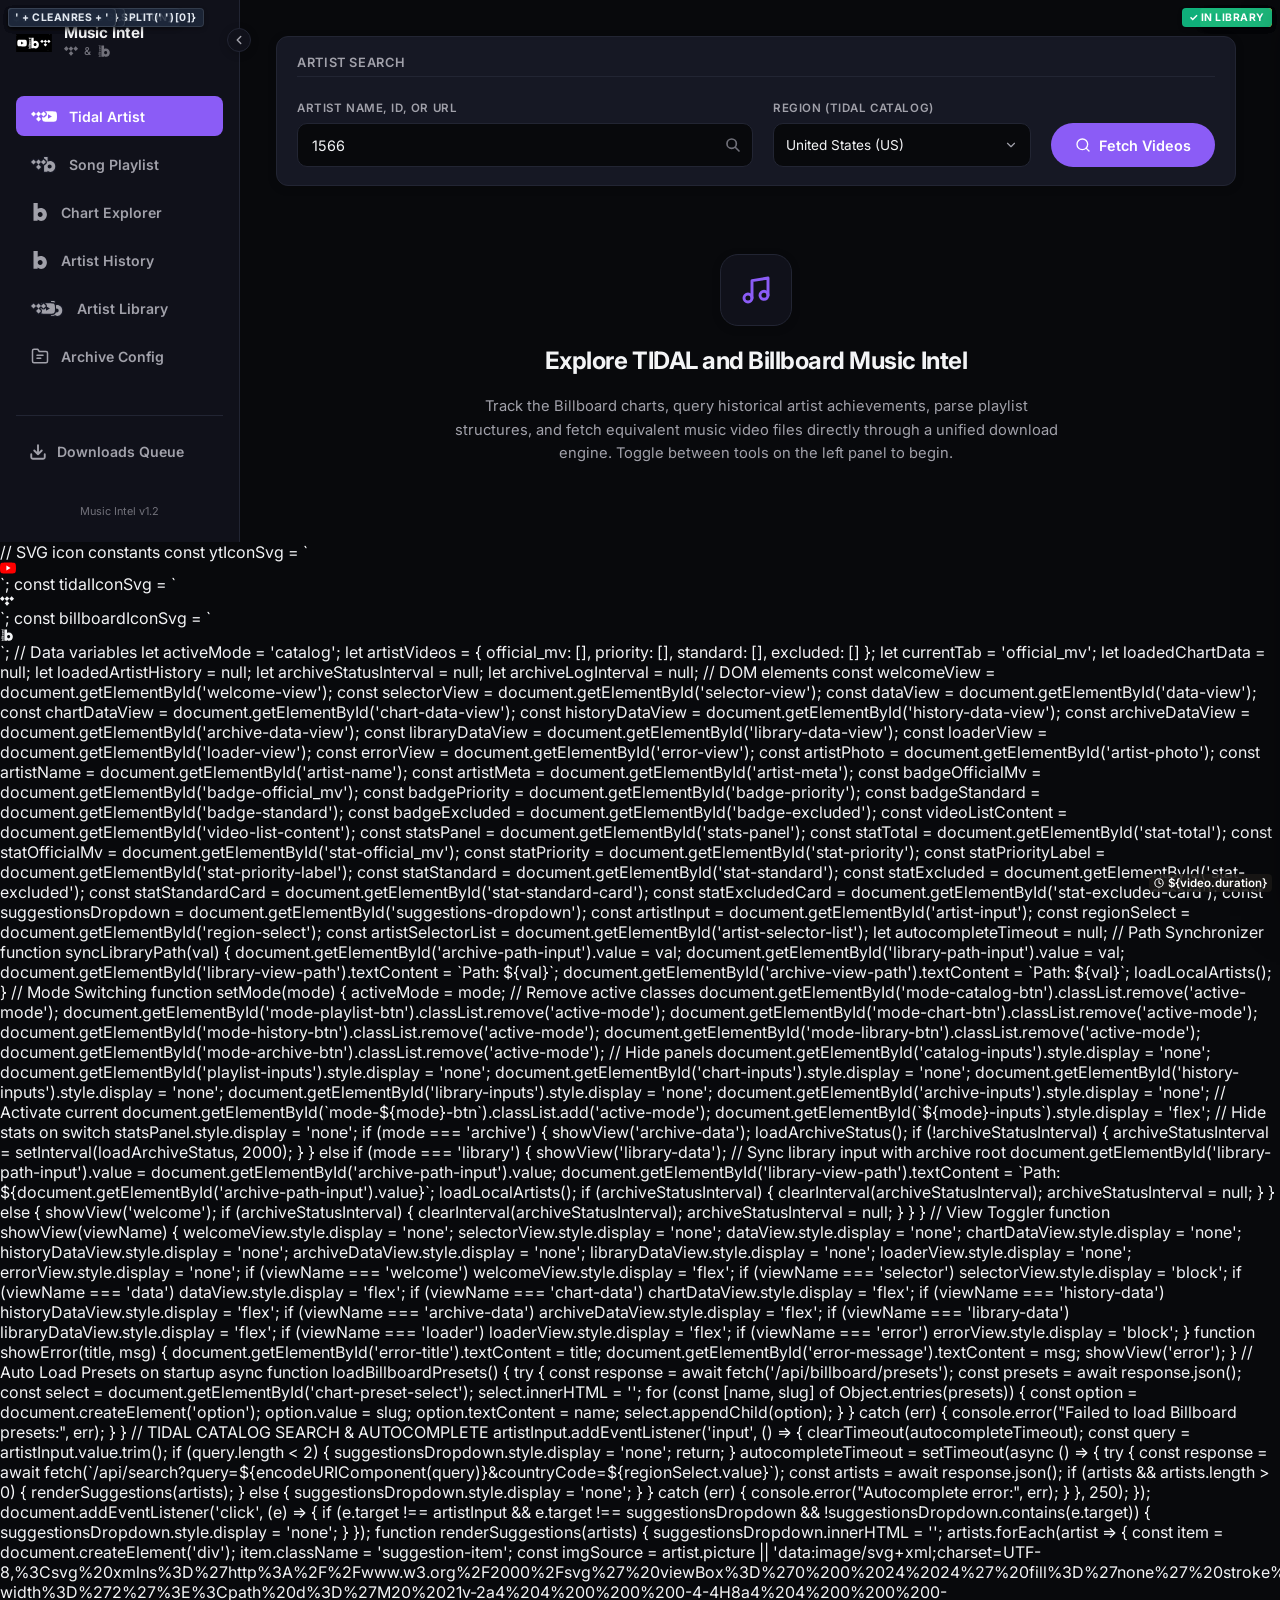
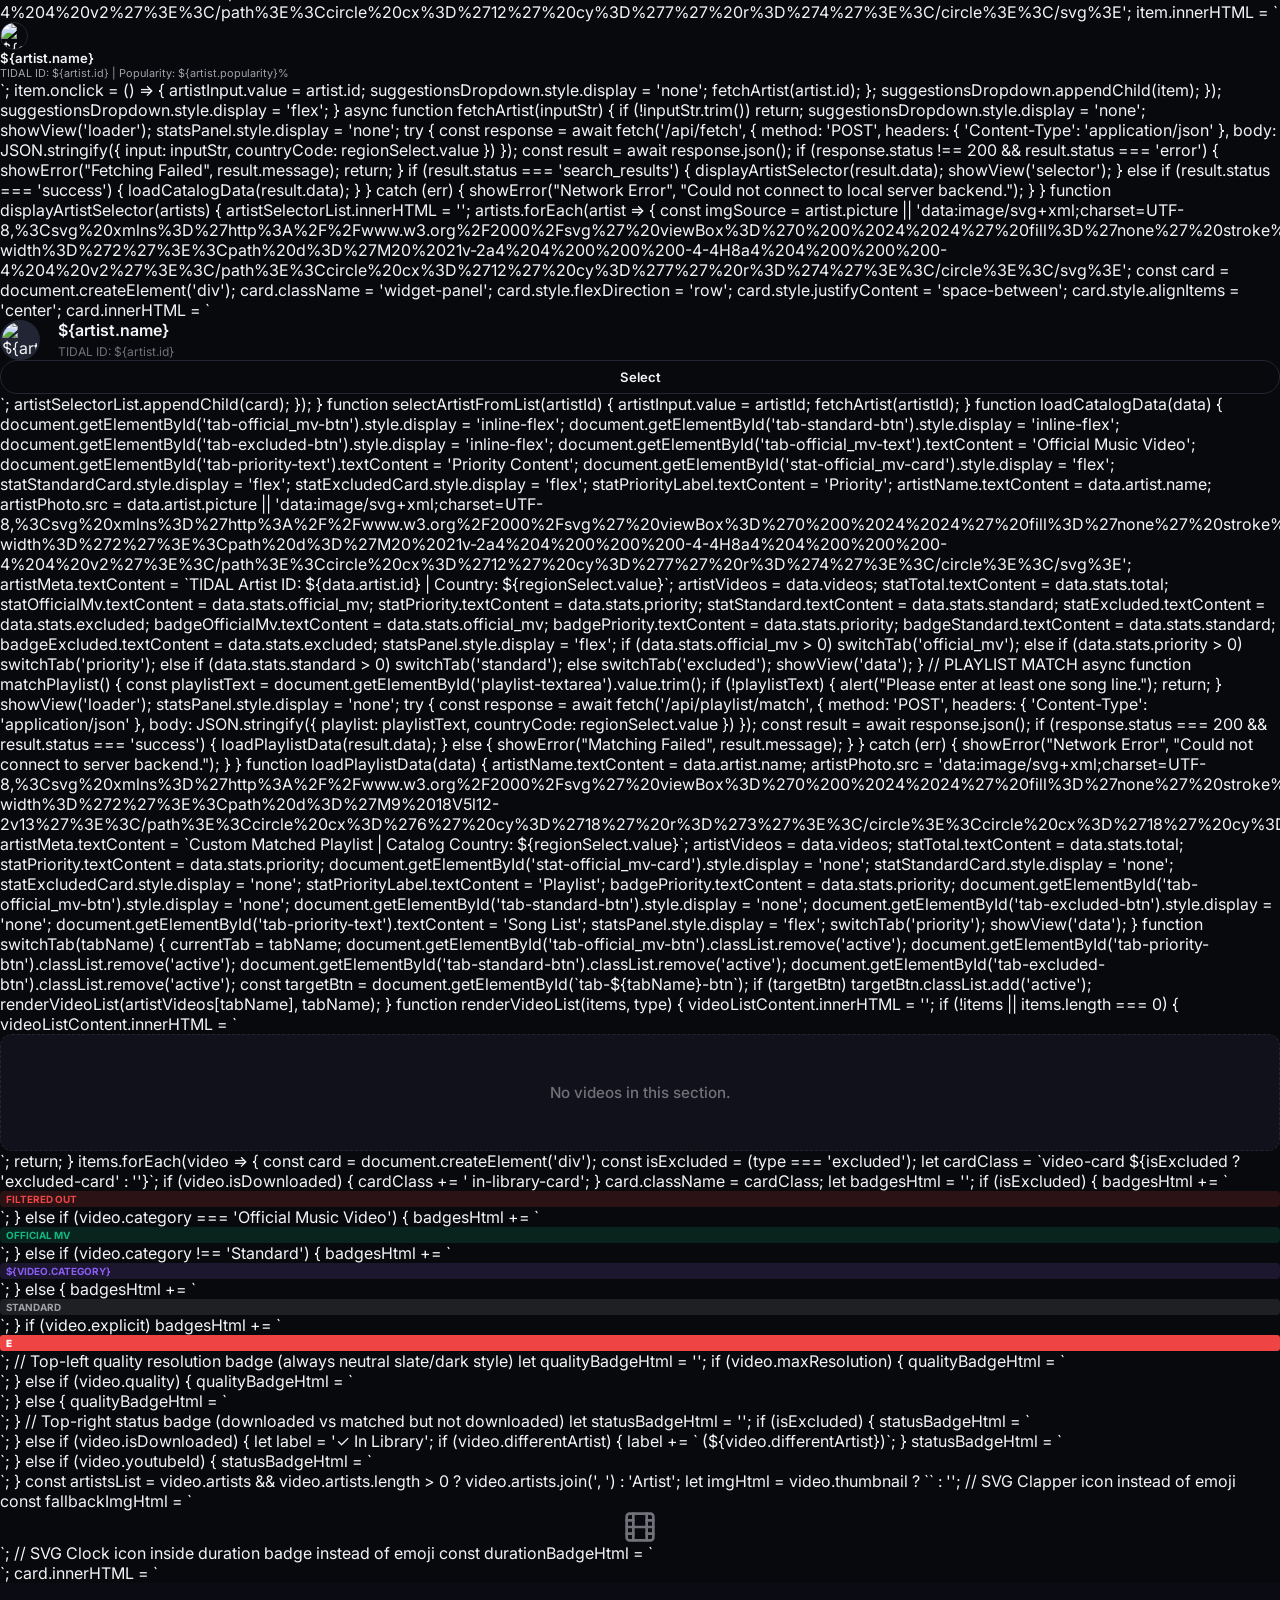
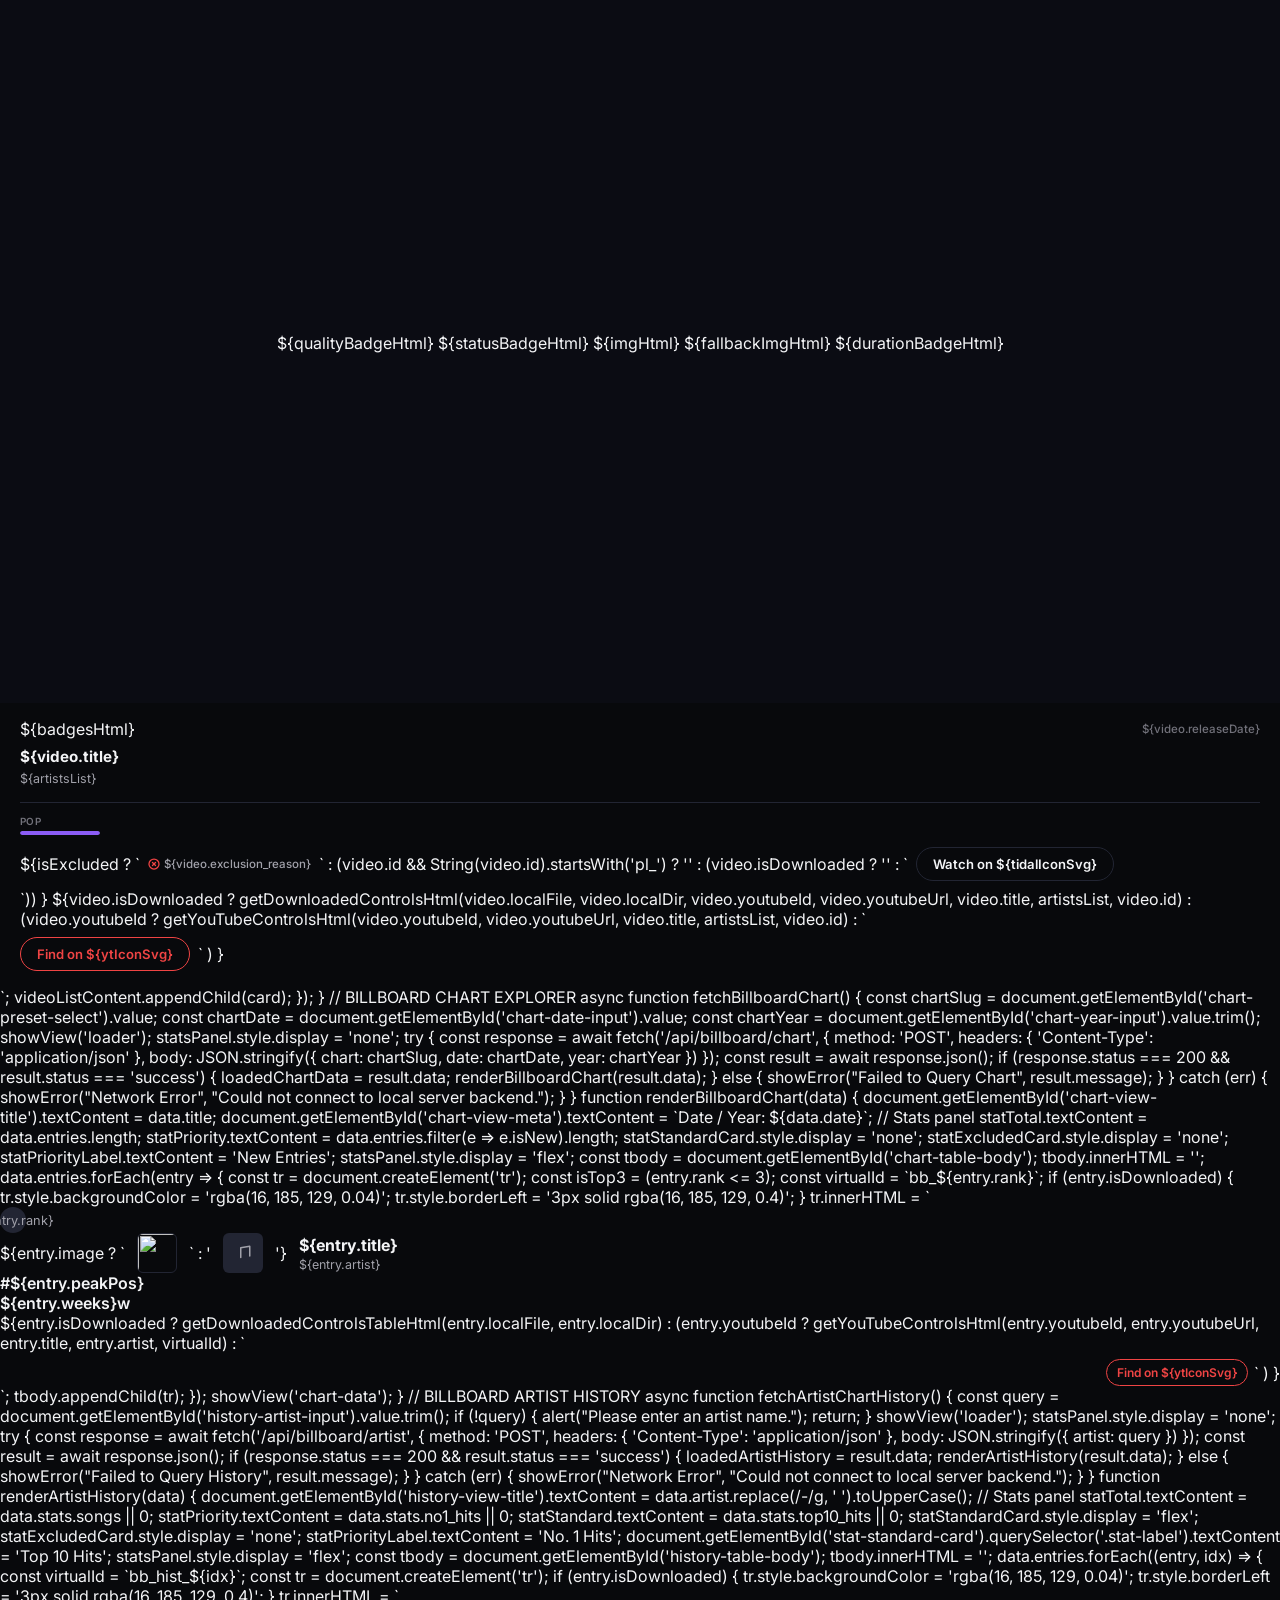
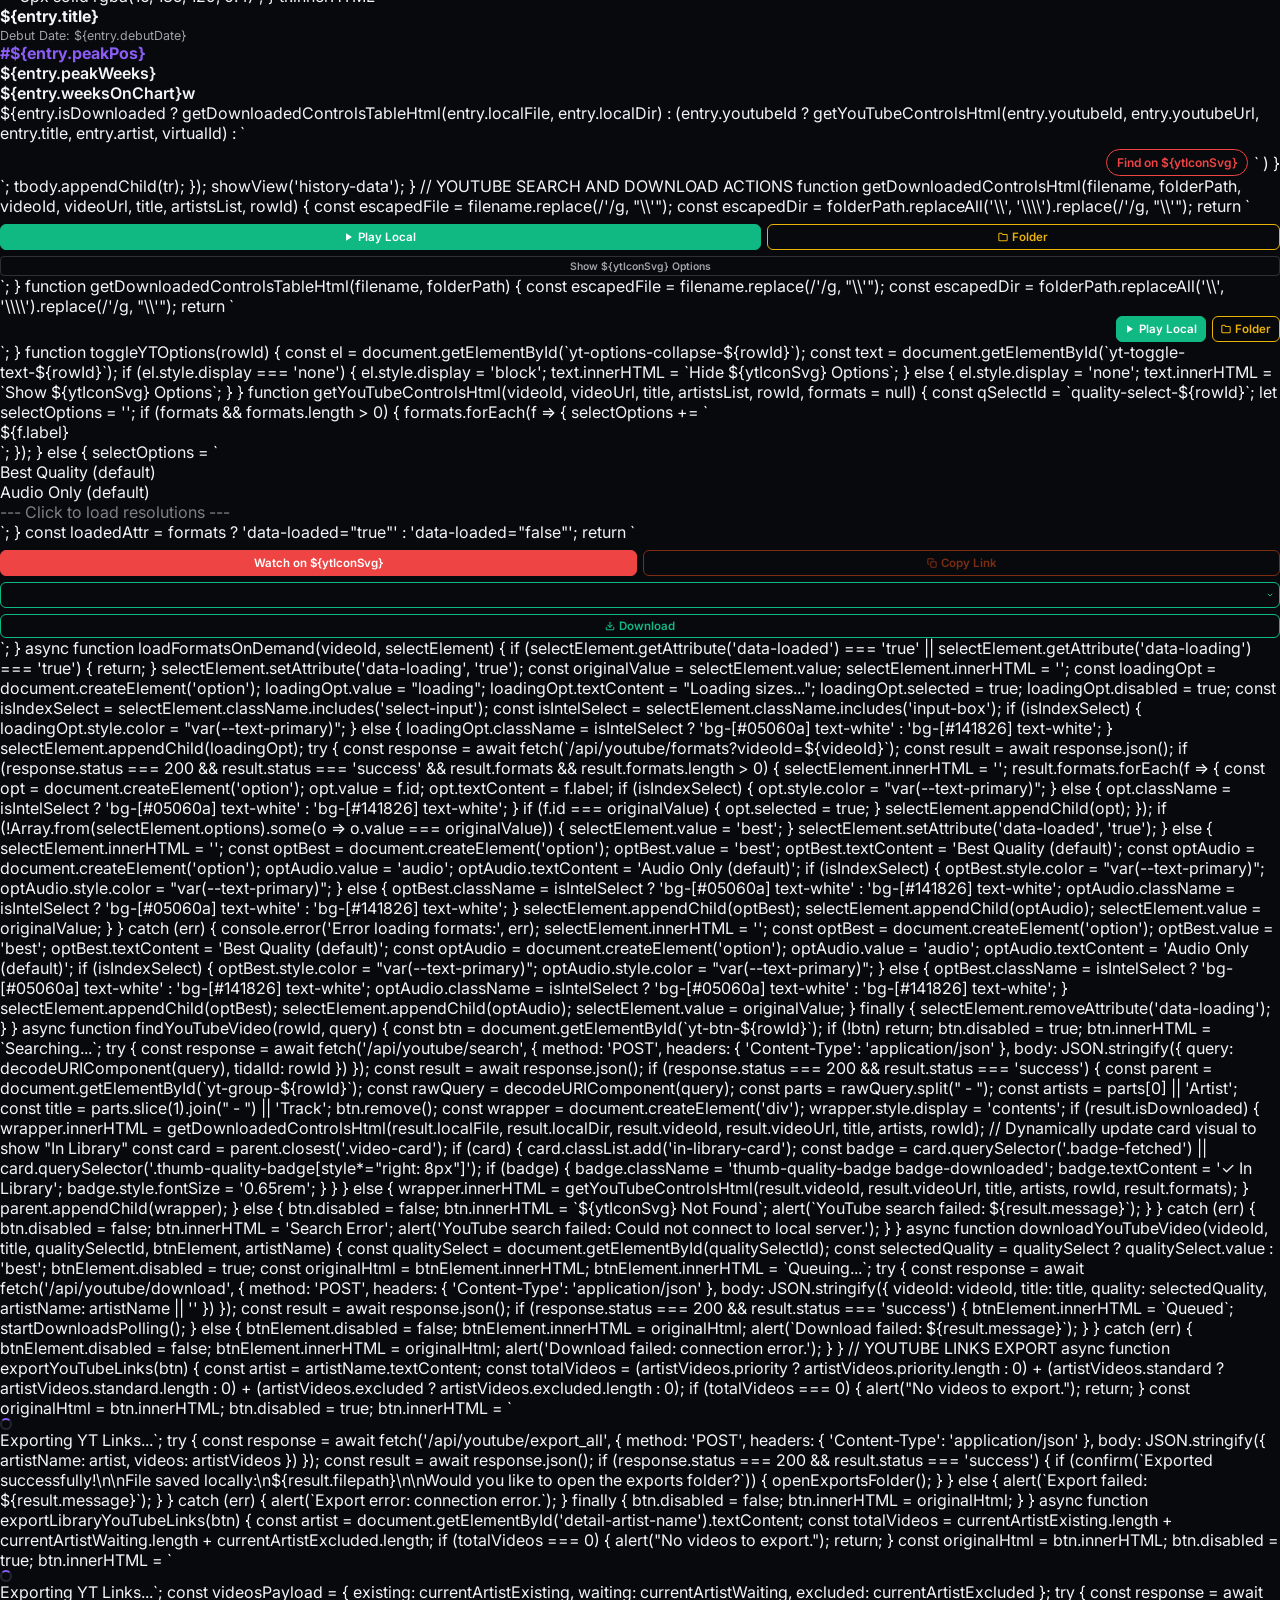
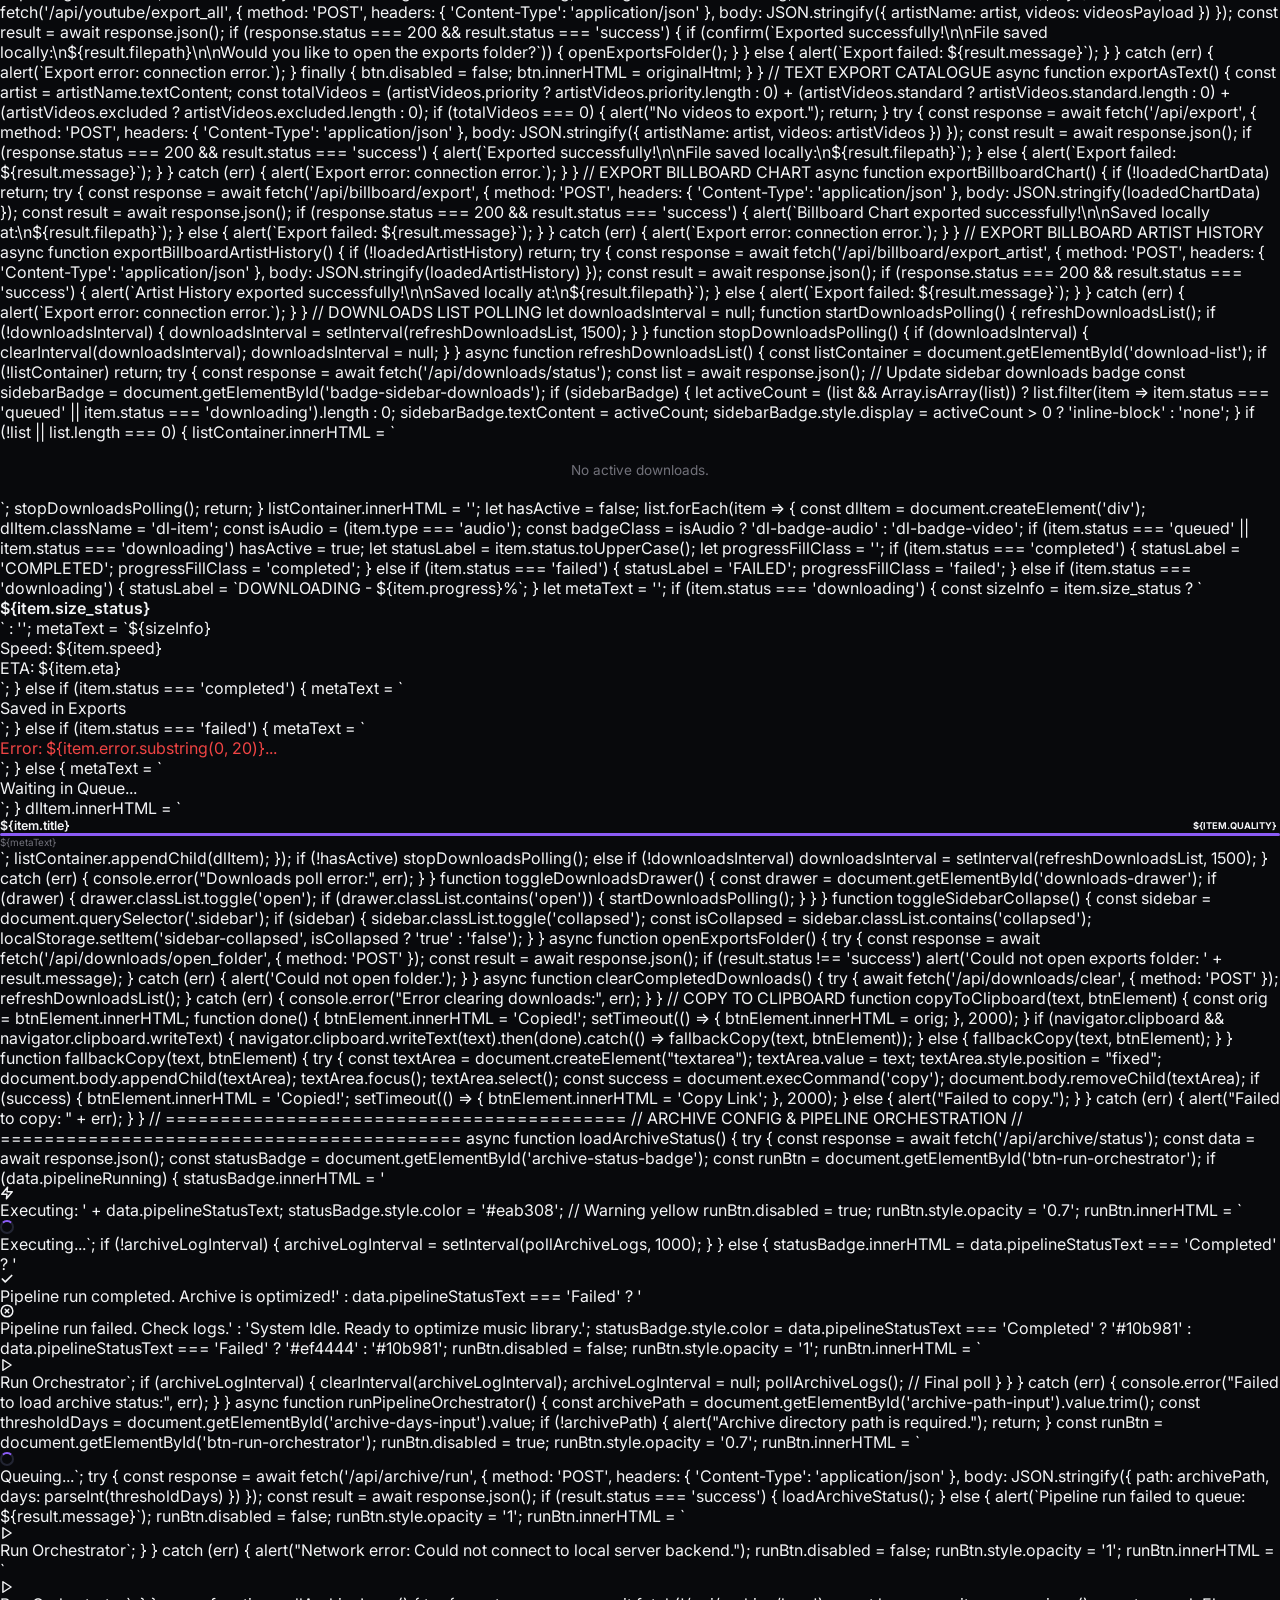
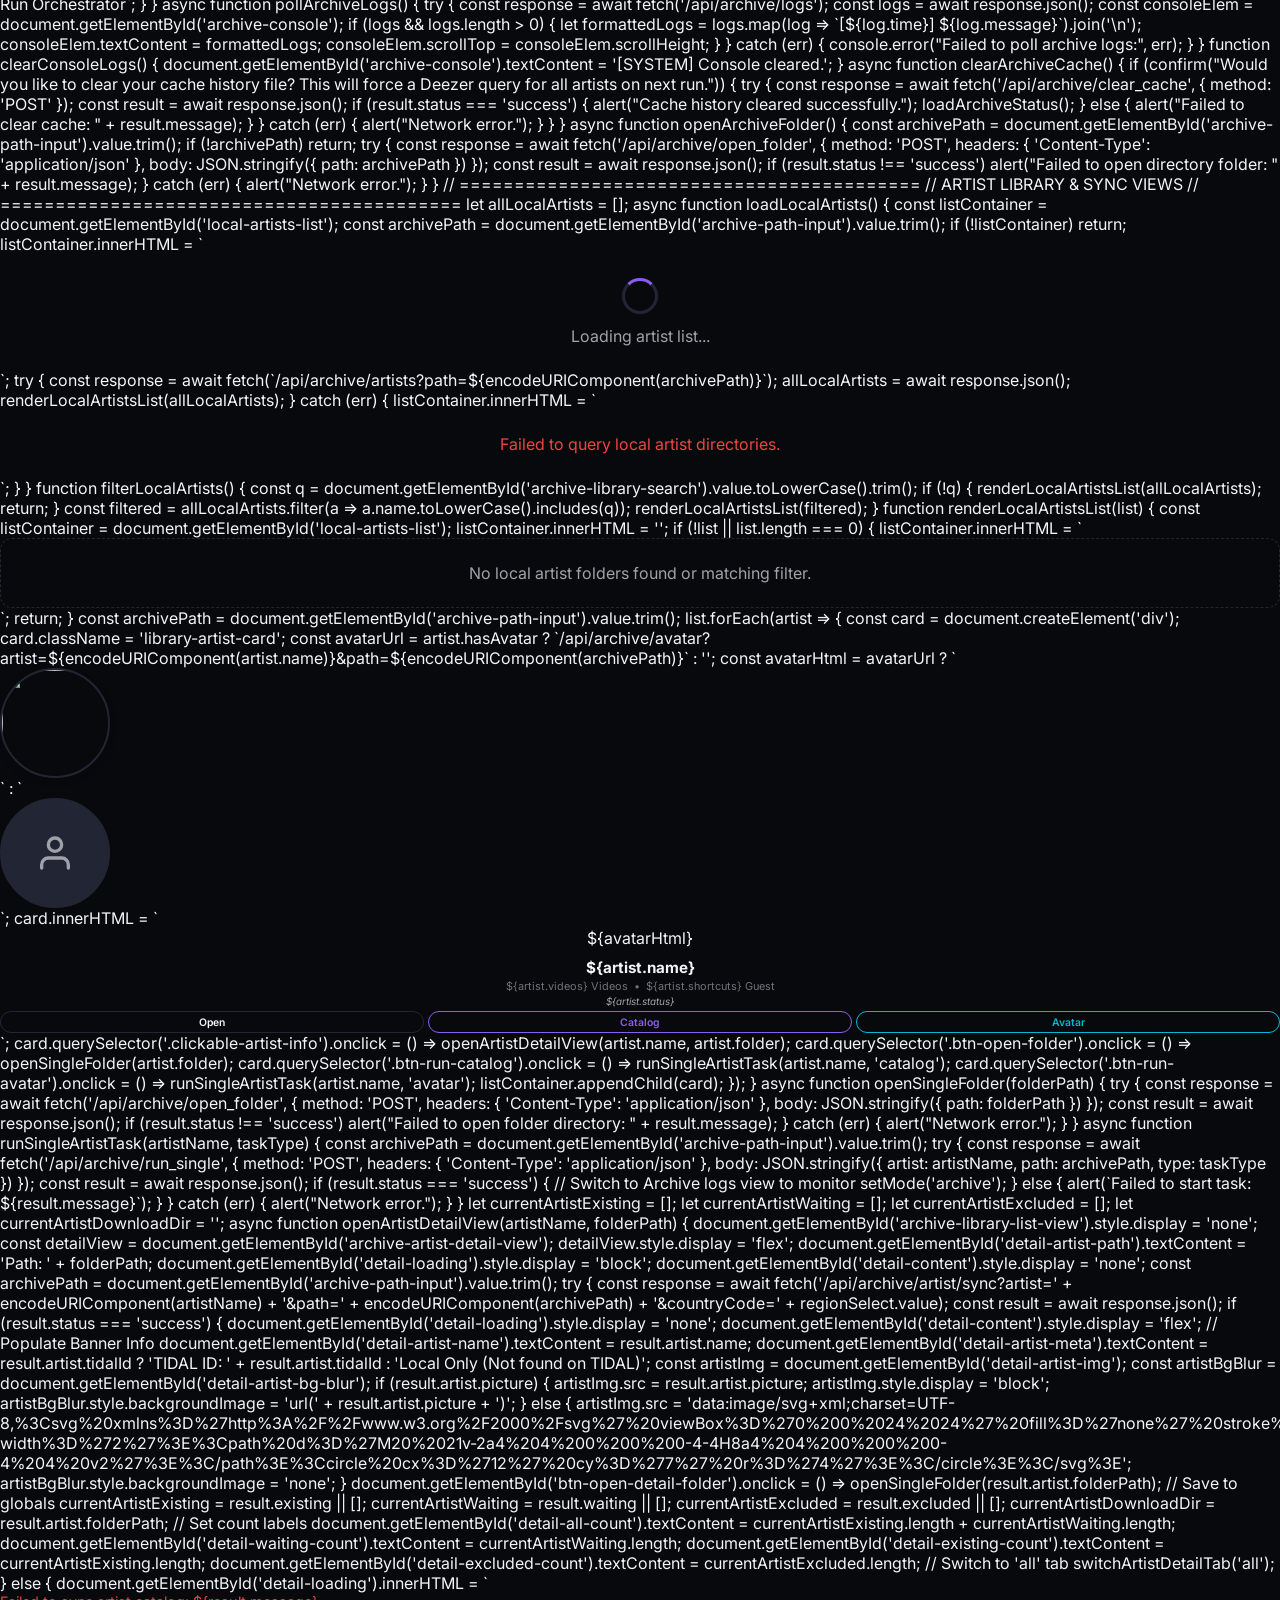
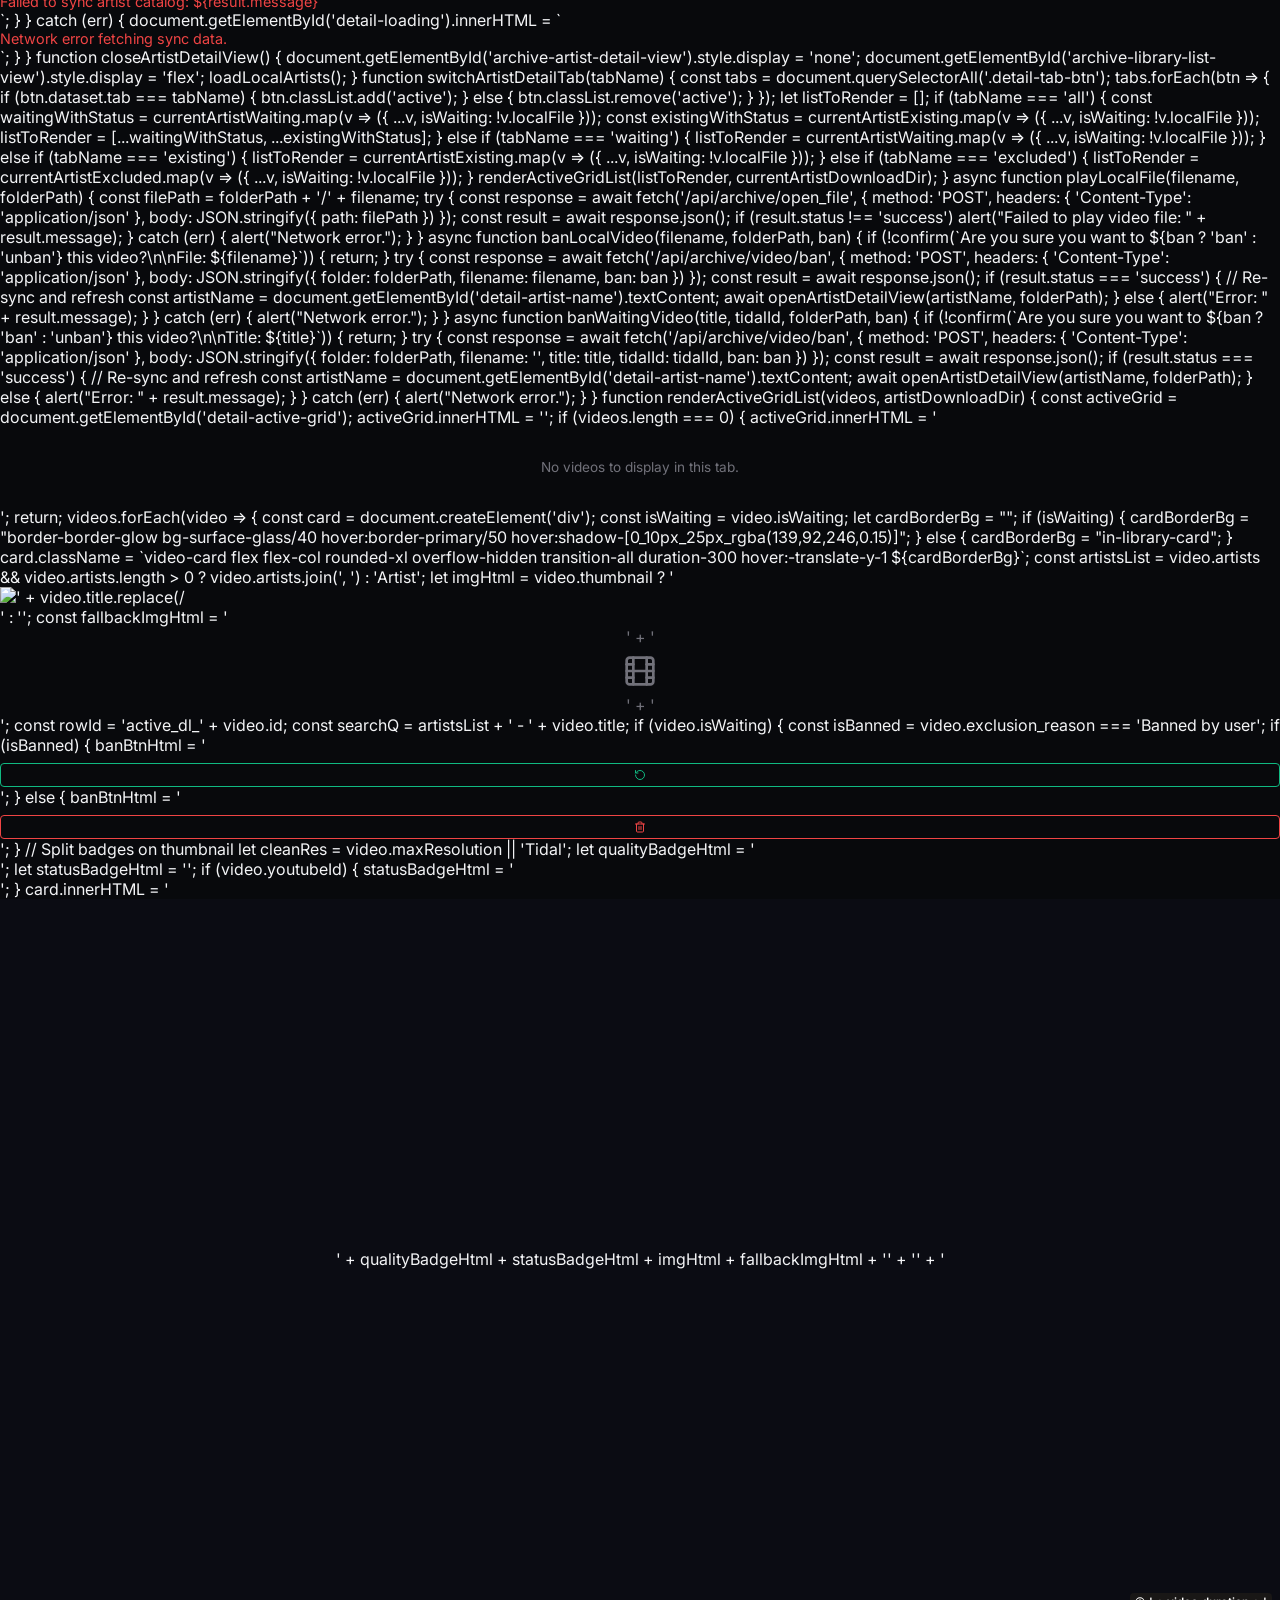
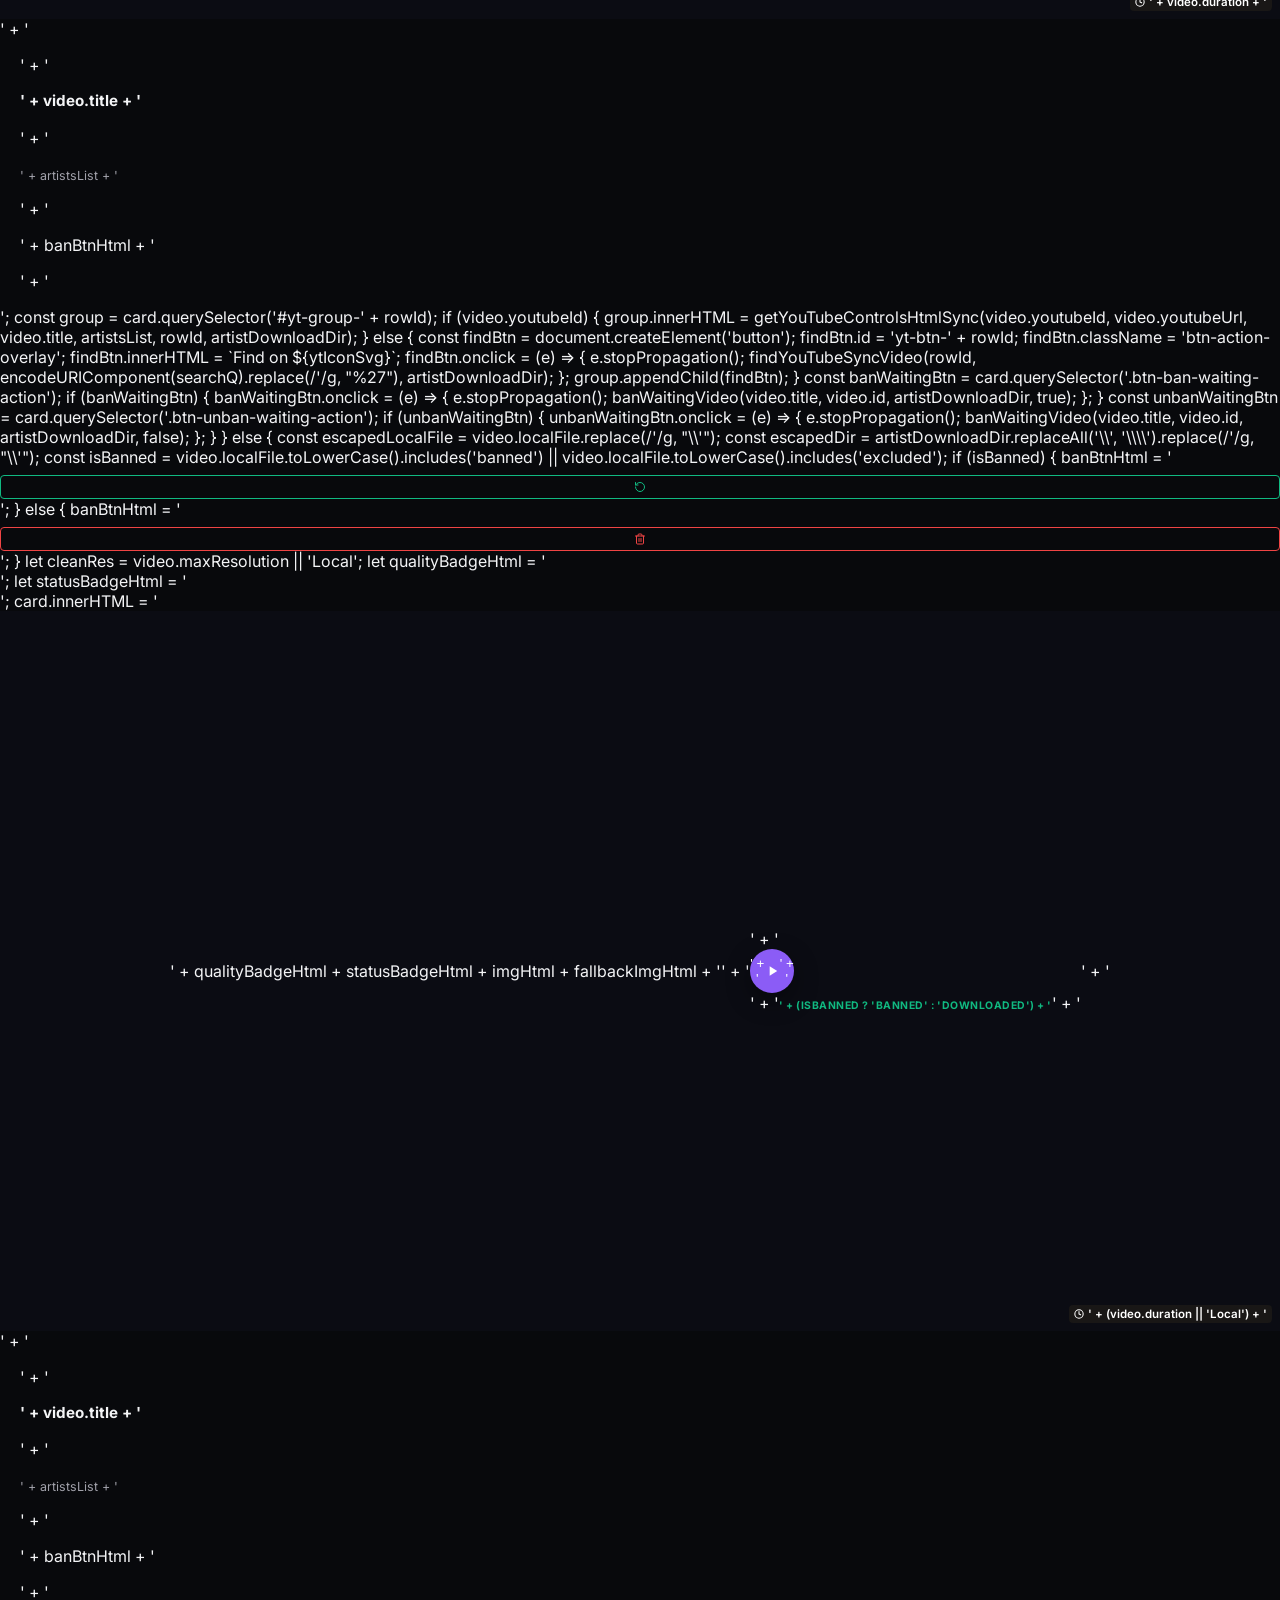
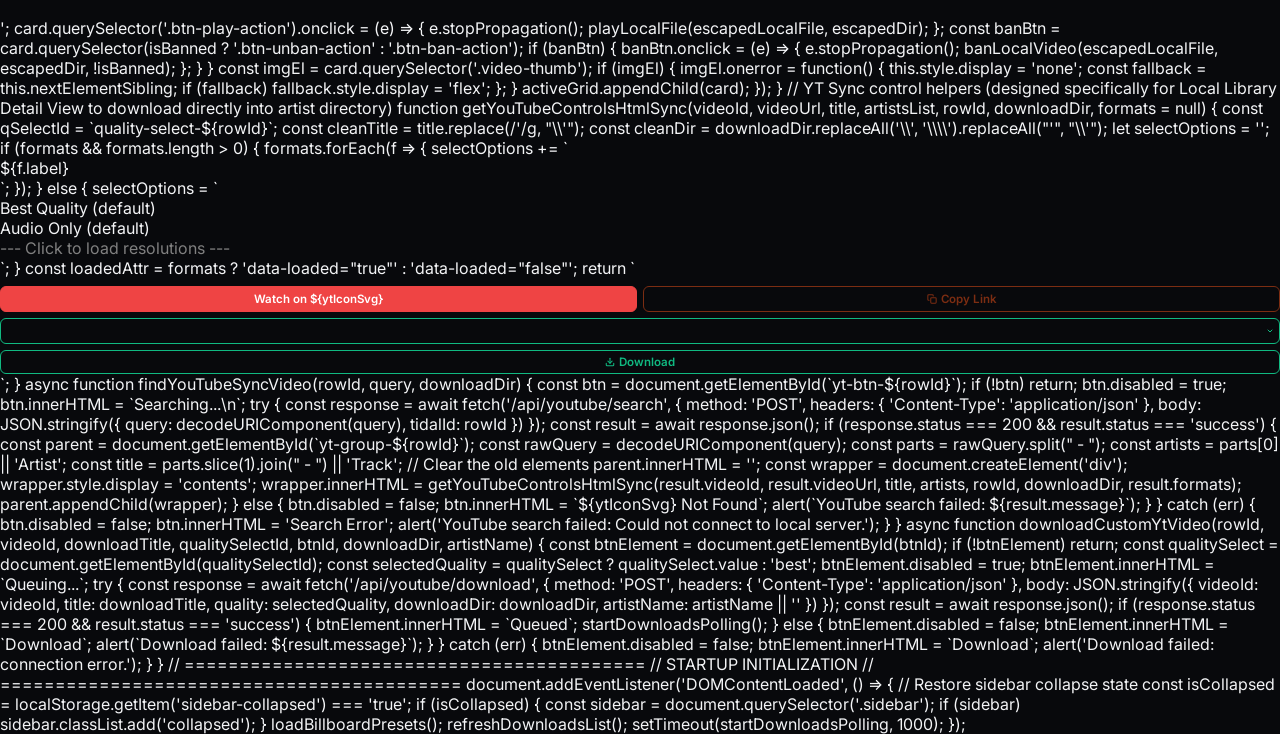
==== commit 7c12c9d4: "Add Official MV tab, fetch-export selected, download queue UI, and fix kit directories - Add Officia" ====
--- a/src/templates/index.html
+++ b/src/templates/index.html
@@ -1031,6 +1031,7 @@
             text-transform: uppercase;
         }
         .v-badge-priority { background-color: var(--accent-warm-light); color: var(--accent-warm); }
+        .v-badge-official_mv { background-color: rgba(16, 185, 129, 0.15); color: #10b981; }
         .v-badge-standard { background-color: rgba(161, 161, 170, 0.15); color: var(--text-secondary); }
         .v-badge-excluded { background-color: var(--danger-light); color: var(--danger); }
         .v-badge-hd { background-color: rgba(16, 185, 129, 0.15); color: #10b981; }
@@ -1720,9 +1721,13 @@
                             <span class="stat-label" style="font-size: 0.68rem; color: var(--text-muted); font-weight: 600; text-transform: uppercase; letter-spacing: 0.05em;">Total</span>
                             <span class="stat-val" id="stat-total" style="font-size: 1.15rem; font-weight: 700; color: var(--text-primary);">-</span>
                         </div>
+                        <div style="display: flex; align-items: baseline; gap: 6px;" id="stat-official_mv-card">
+                            <span class="stat-label" style="font-size: 0.68rem; color: var(--text-muted); font-weight: 600; text-transform: uppercase; letter-spacing: 0.05em;">Official MV</span>
+                            <span class="stat-val" id="stat-official_mv" style="font-size: 1.15rem; font-weight: 700; color: var(--accent-warm);">-</span>
+                        </div>
                         <div style="display: flex; align-items: baseline; gap: 6px;">
                             <span class="stat-label" id="stat-priority-label" style="font-size: 0.68rem; color: var(--text-muted); font-weight: 600; text-transform: uppercase; letter-spacing: 0.05em;">Priority</span>
-                            <span class="stat-val" id="stat-priority" style="font-size: 1.15rem; font-weight: 700; color: var(--accent-warm);">-</span>
+                            <span class="stat-val" id="stat-priority" style="font-size: 1.15rem; font-weight: 700; color: var(--text-primary);">-</span>
                         </div>
                         <div style="display: flex; align-items: baseline; gap: 6px;" id="stat-standard-card">
                             <span class="stat-label" style="font-size: 0.68rem; color: var(--text-muted); font-weight: 600; text-transform: uppercase; letter-spacing: 0.05em;">Standard</span>
@@ -1782,7 +1787,11 @@
 
                     <div class="tabs-row">
                         <div class="tabs-list">
-                            <button class="tab-btn active" id="tab-priority-btn" onclick="switchTab('priority')">
+                            <button class="tab-btn active" id="tab-official_mv-btn" onclick="switchTab('official_mv')">
+                                <span id="tab-official_mv-text">Official Music Video</span>
+                                <span class="tab-badge" id="badge-official_mv">0</span>
+                            </button>
+                            <button class="tab-btn" id="tab-priority-btn" onclick="switchTab('priority')">
                                 <span id="tab-priority-text">Priority Content</span>
                                 <span class="tab-badge" id="badge-priority">0</span>
                             </button>
@@ -2115,8 +2124,8 @@
 
         // Data variables
         let activeMode = 'catalog';
-        let artistVideos = { priority: [], standard: [], excluded: [] };
-        let currentTab = 'priority';
+        let artistVideos = { official_mv: [], priority: [], standard: [], excluded: [] };
+        let currentTab = 'official_mv';
         
         let loadedChartData = null;
         let loadedArtistHistory = null;
@@ -2137,6 +2146,7 @@
         const artistPhoto = document.getElementById('artist-photo');
         const artistName = document.getElementById('artist-name');
         const artistMeta = document.getElementById('artist-meta');
+        const badgeOfficialMv = document.getElementById('badge-official_mv');
         const badgePriority = document.getElementById('badge-priority');
         const badgeStandard = document.getElementById('badge-standard');
         const badgeExcluded = document.getElementById('badge-excluded');
@@ -2144,6 +2154,7 @@
         
         const statsPanel = document.getElementById('stats-panel');
         const statTotal = document.getElementById('stat-total');
+        const statOfficialMv = document.getElementById('stat-official_mv');
         const statPriority = document.getElementById('stat-priority');
         const statPriorityLabel = document.getElementById('stat-priority-label');
         const statStandard = document.getElementById('stat-standard');
@@ -2374,9 +2385,12 @@
         }
 
         function loadCatalogData(data) {
+            document.getElementById('tab-official_mv-btn').style.display = 'inline-flex';
             document.getElementById('tab-standard-btn').style.display = 'inline-flex';
             document.getElementById('tab-excluded-btn').style.display = 'inline-flex';
+            document.getElementById('tab-official_mv-text').textContent = 'Official Music Video';
             document.getElementById('tab-priority-text').textContent = 'Priority Content';
+            document.getElementById('stat-official_mv-card').style.display = 'flex';
             statStandardCard.style.display = 'flex';
             statExcludedCard.style.display = 'flex';
             statPriorityLabel.textContent = 'Priority';
@@ -2388,17 +2402,20 @@
             artistVideos = data.videos;
             
             statTotal.textContent = data.stats.total;
+            statOfficialMv.textContent = data.stats.official_mv;
             statPriority.textContent = data.stats.priority;
             statStandard.textContent = data.stats.standard;
             statExcluded.textContent = data.stats.excluded;
             
+            badgeOfficialMv.textContent = data.stats.official_mv;
             badgePriority.textContent = data.stats.priority;
             badgeStandard.textContent = data.stats.standard;
             badgeExcluded.textContent = data.stats.excluded;
             
             statsPanel.style.display = 'flex';
             
-            if (data.stats.priority > 0) switchTab('priority');
+            if (data.stats.official_mv > 0) switchTab('official_mv');
+            else if (data.stats.priority > 0) switchTab('priority');
             else if (data.stats.standard > 0) switchTab('standard');
             else switchTab('excluded');
             
@@ -2440,11 +2457,13 @@
             
             statTotal.textContent = data.stats.total;
             statPriority.textContent = data.stats.priority;
+            document.getElementById('stat-official_mv-card').style.display = 'none';
             statStandardCard.style.display = 'none';
             statExcludedCard.style.display = 'none';
             statPriorityLabel.textContent = 'Playlist';
             
             badgePriority.textContent = data.stats.priority;
+            document.getElementById('tab-official_mv-btn').style.display = 'none';
             document.getElementById('tab-standard-btn').style.display = 'none';
             document.getElementById('tab-excluded-btn').style.display = 'none';
             document.getElementById('tab-priority-text').textContent = 'Song List';
@@ -2456,6 +2475,7 @@
 
         function switchTab(tabName) {
             currentTab = tabName;
+            document.getElementById('tab-official_mv-btn').classList.remove('active');
             document.getElementById('tab-priority-btn').classList.remove('active');
             document.getElementById('tab-standard-btn').classList.remove('active');
             document.getElementById('tab-excluded-btn').classList.remove('active');
@@ -2490,6 +2510,8 @@
                 let badgesHtml = '';
                 if (isExcluded) {
                     badgesHtml += `<span class="v-badge v-badge-excluded">Filtered Out</span>`;
+                } else if (video.category === 'Official Music Video') {
+                    badgesHtml += `<span class="v-badge v-badge-official_mv">Official MV</span>`;
                 } else if (video.category !== 'Standard') {
                     badgesHtml += `<span class="v-badge v-badge-priority">${video.category}</span>`;
                 } else {
